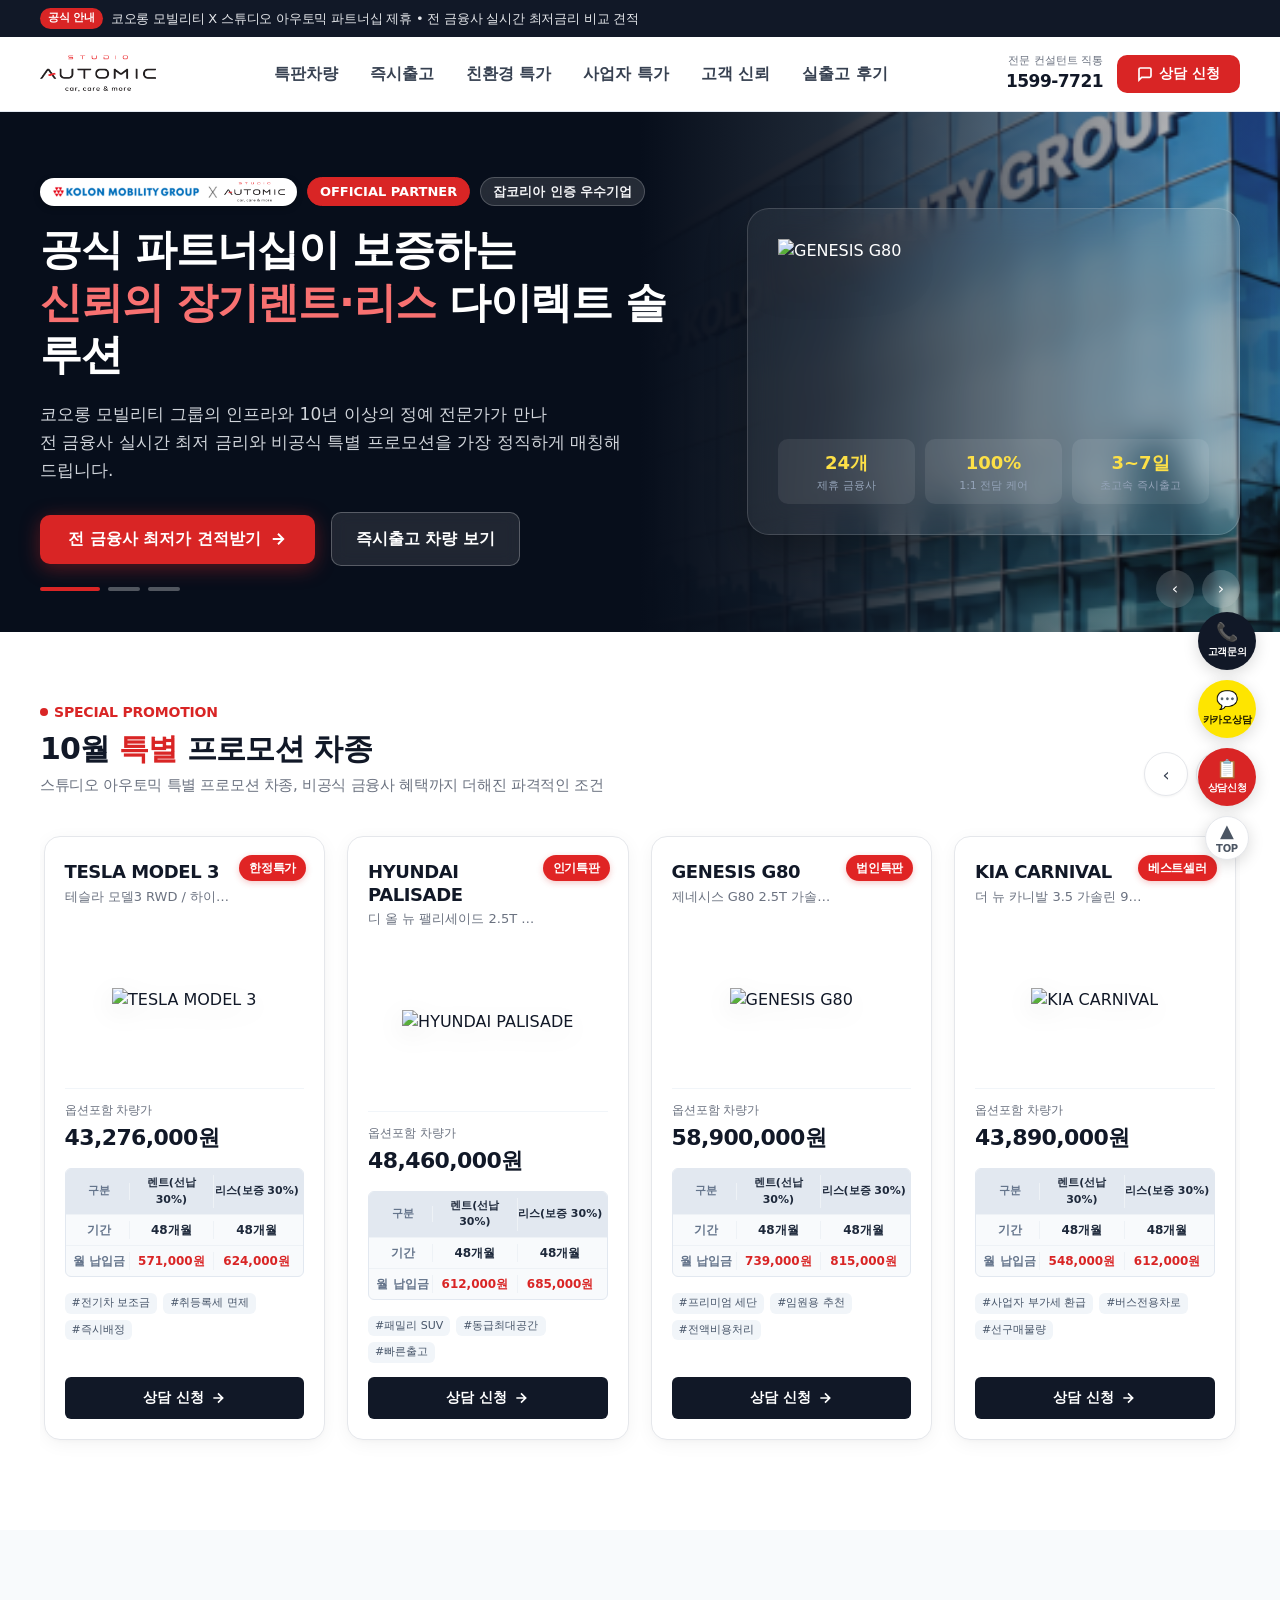
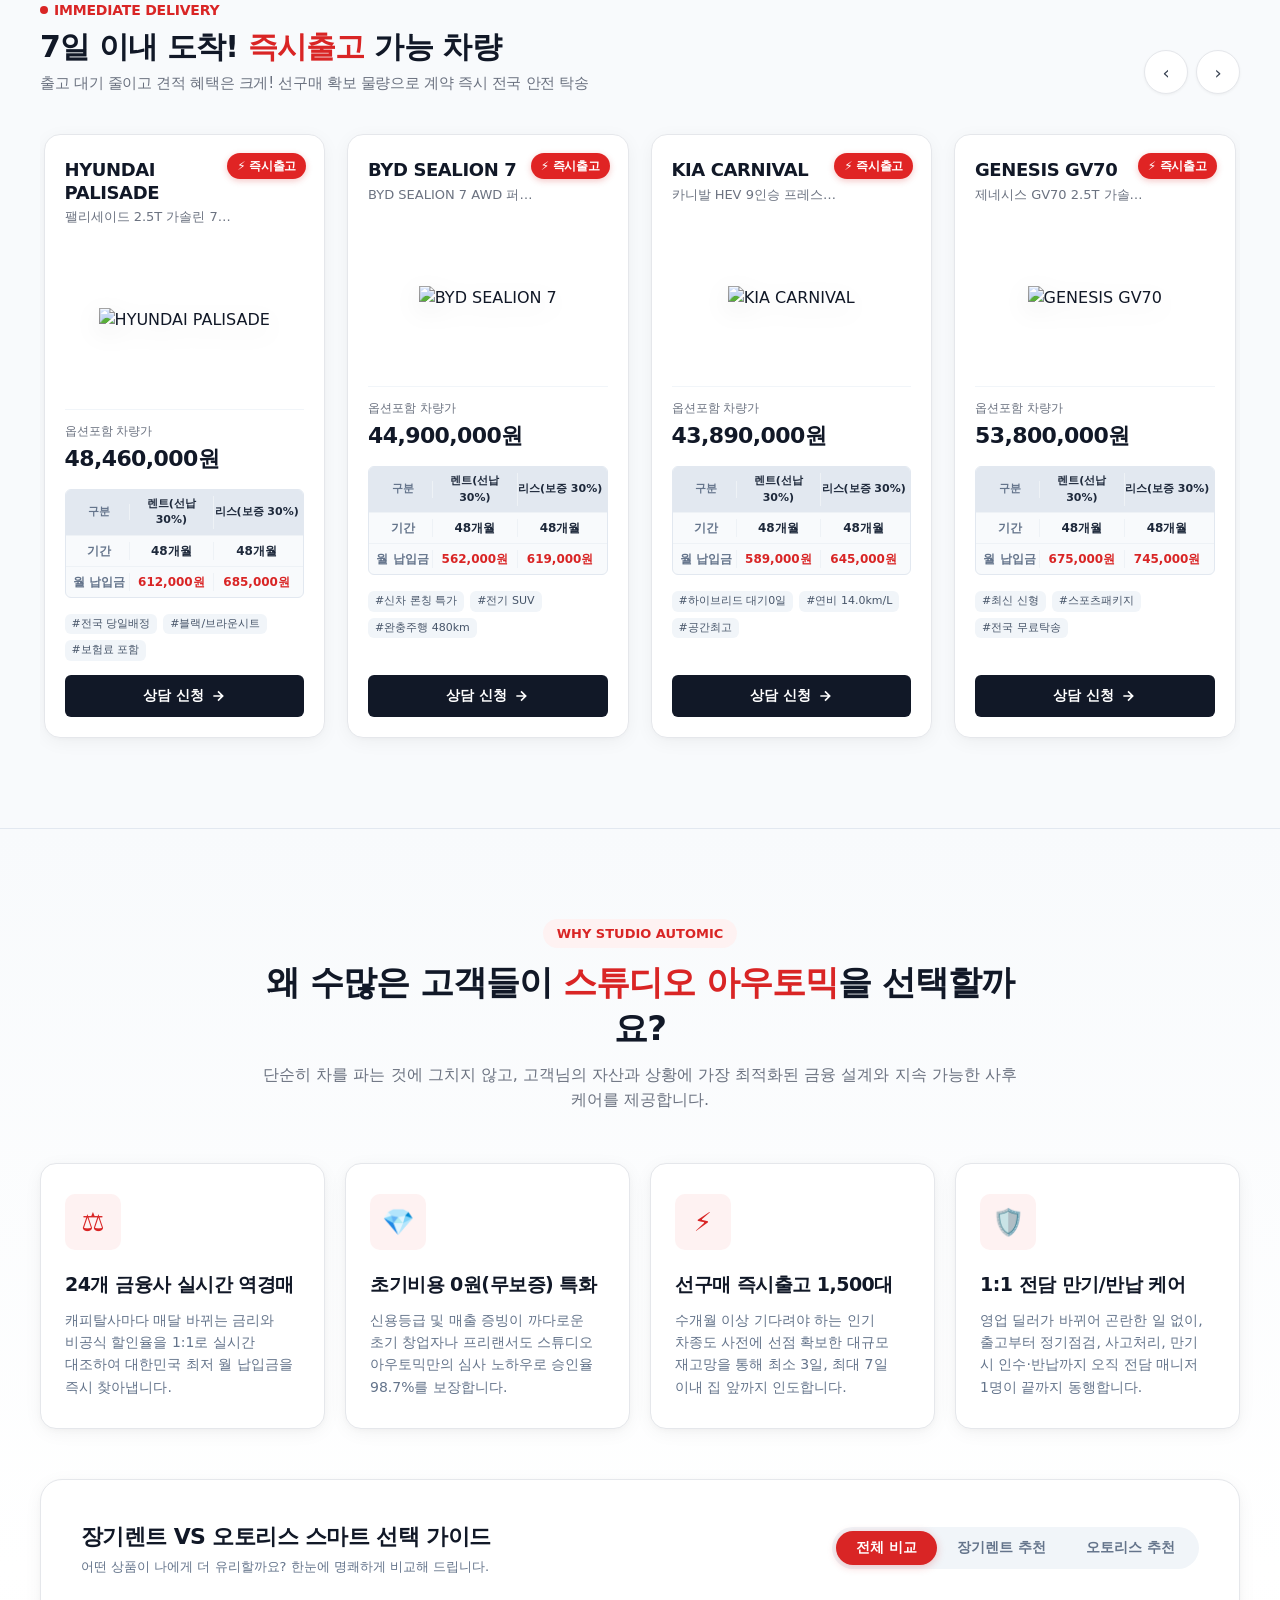
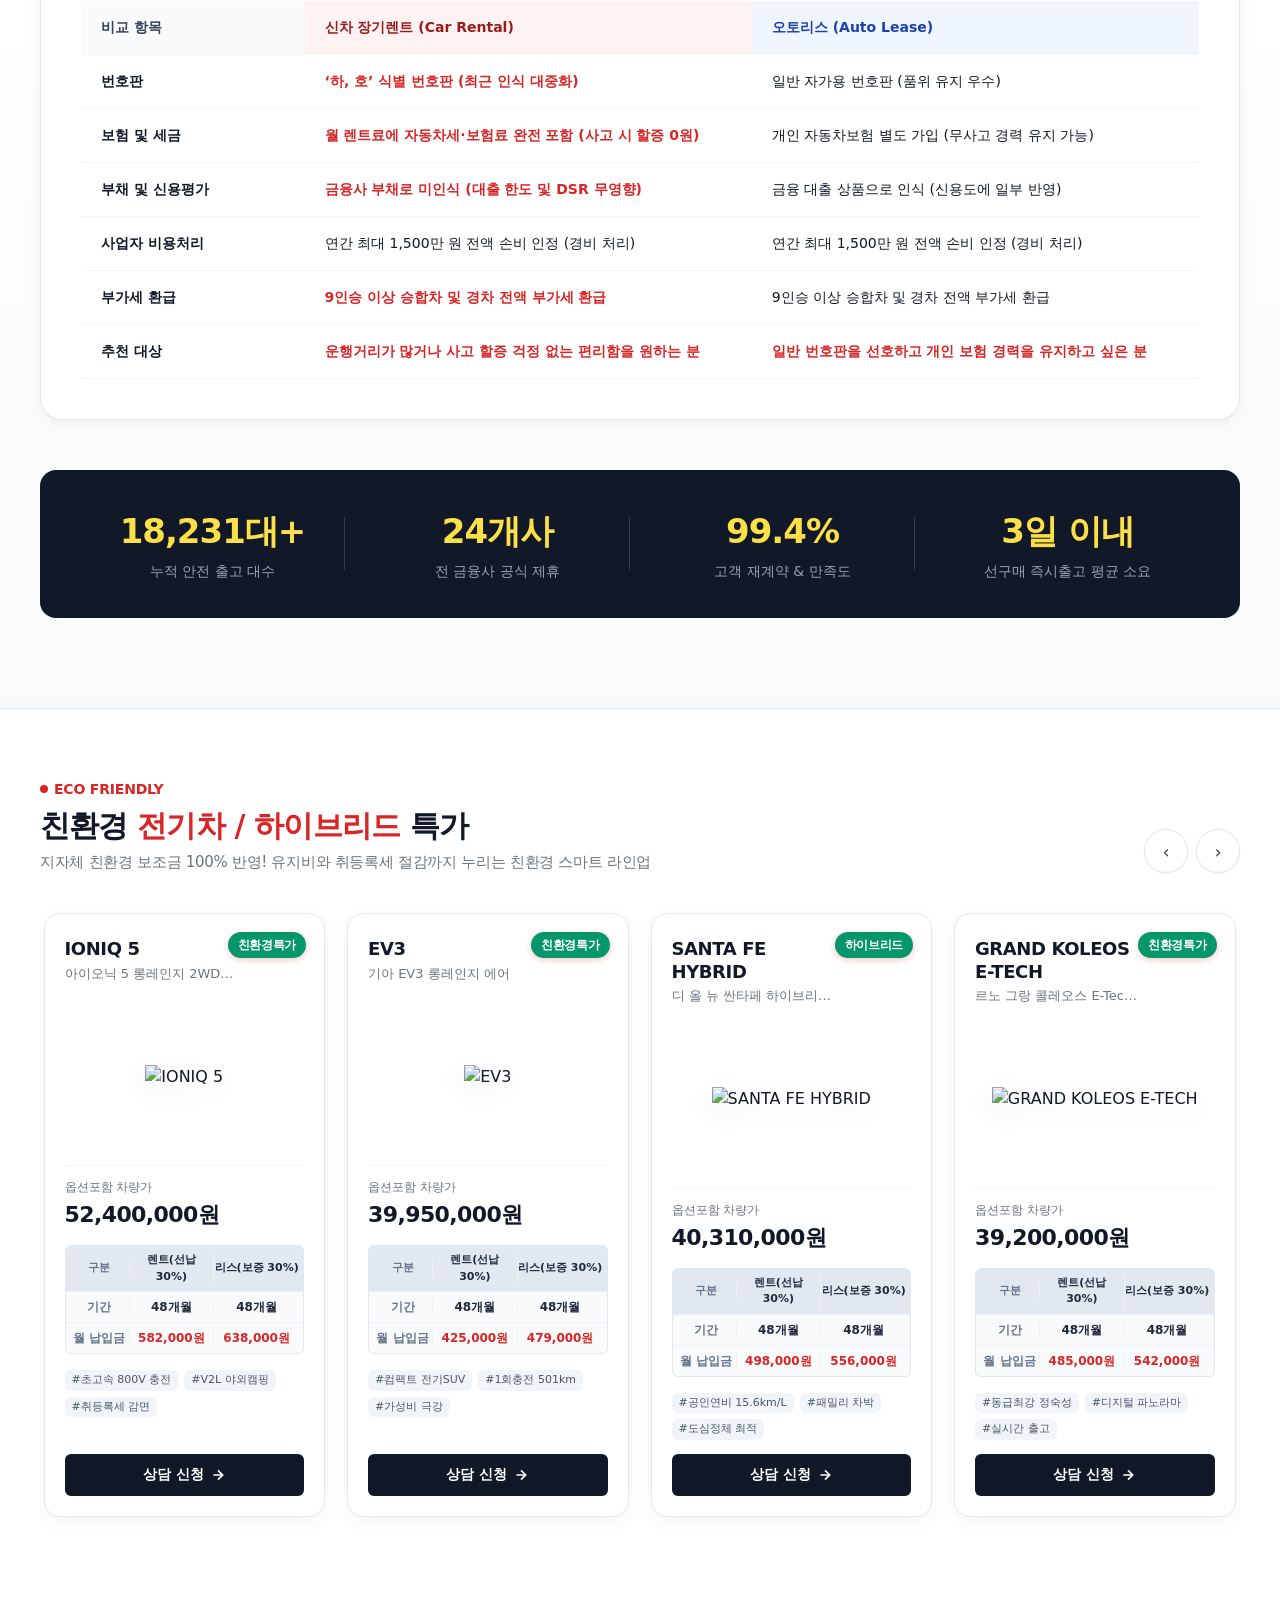
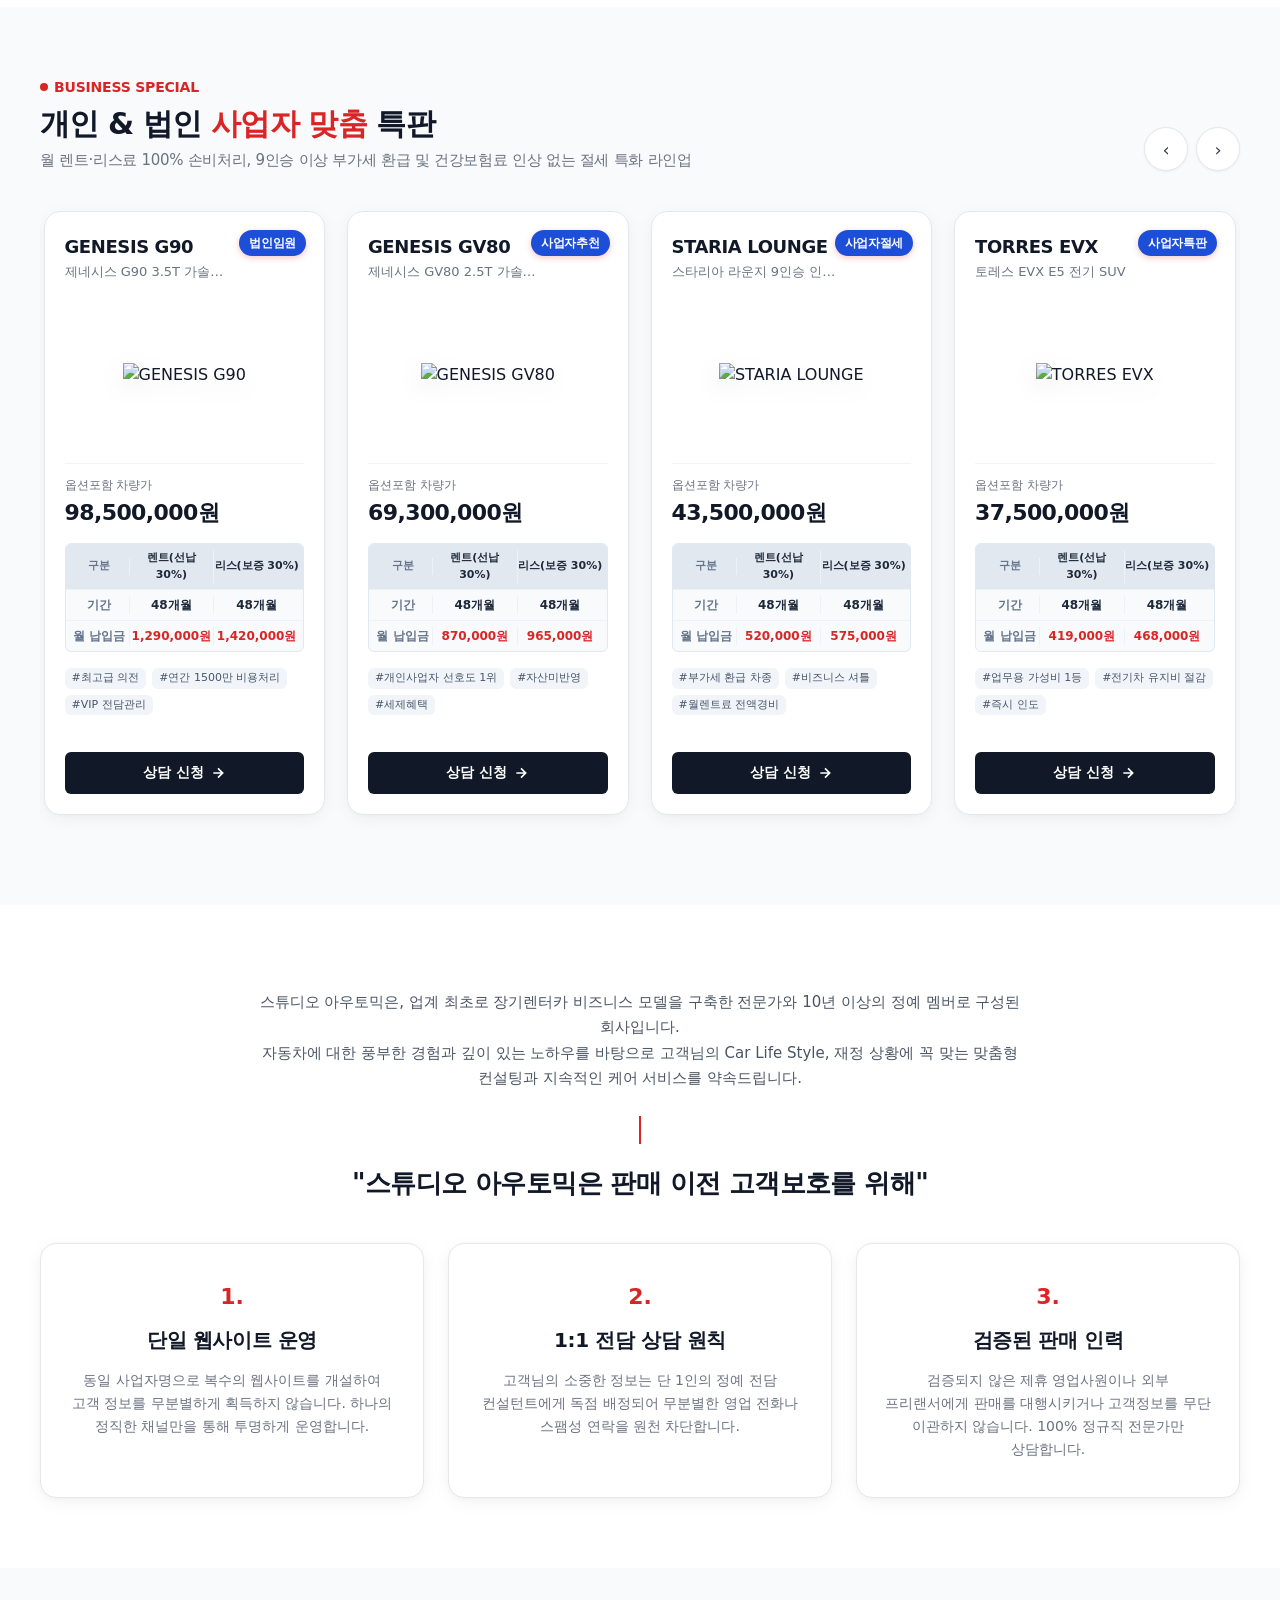
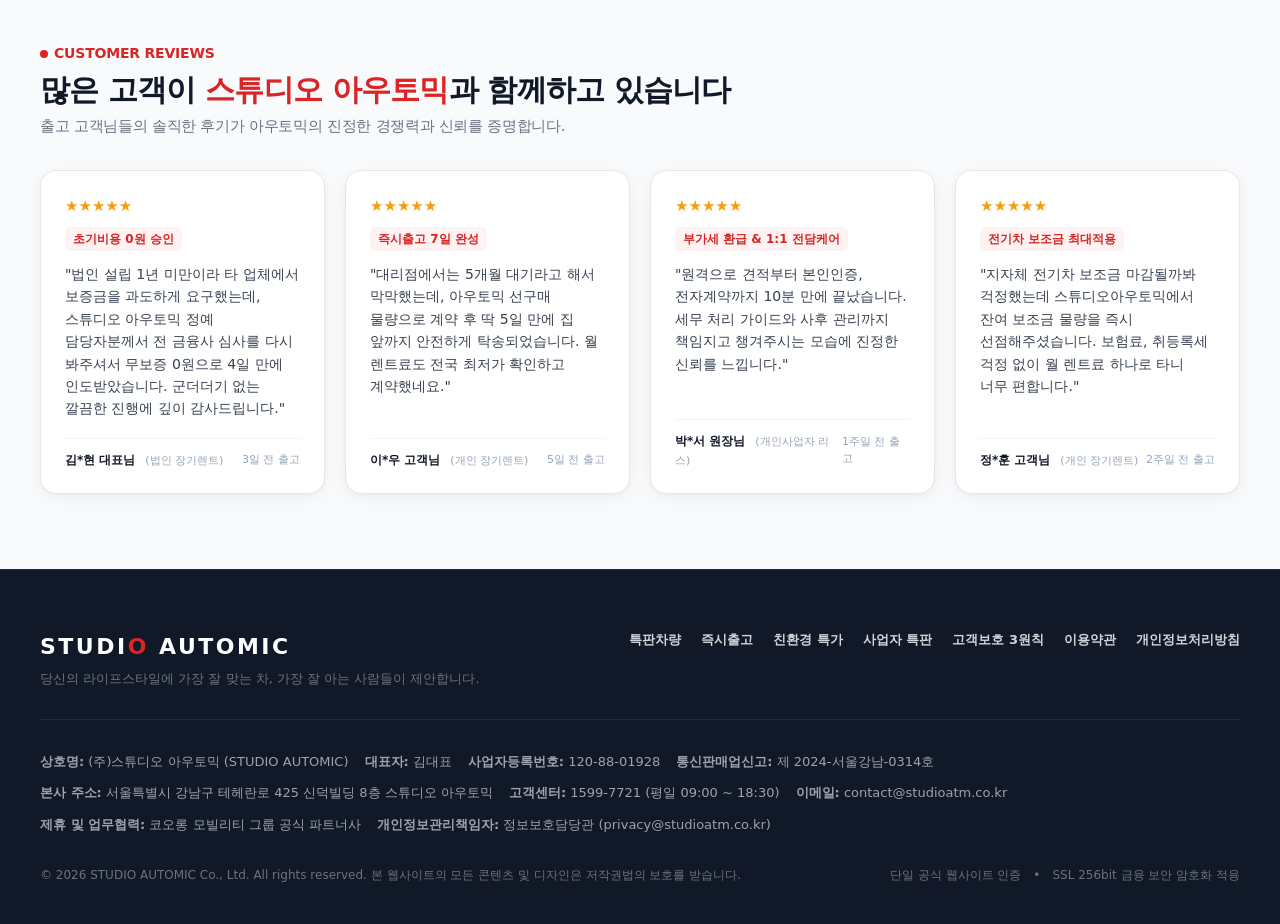
==== studio-automic/index.html @ 0df52e1b "Add files via upload" ====
<!DOCTYPE html>
<html lang="ko">

<head>
  <meta charset="UTF-8" />
  <meta name="viewport" content="width=device-width, initial-scale=1.0" />
  <title>스튜디오 아우토믹 (STUDIO AUTOMIC) - 신뢰받는 신차 장기렌트/리스 다이렉트 맞춤견적</title>
  <meta name="description"
    content="코오롱모빌리티 제휴 파트너, 업계 10년 이상 정예 전문가의 1:1 전담 케어. 24개 전 금융사 비교견적, 즉시출고, 친환경 특가, 사업자 특판 전문." />
  <meta property="og:title" content="스튜디오 아우토믹 (STUDIO AUTOMIC) - 신차 장기렌트/리스" />
  <meta property="og:description" content="판매 이전 고객보호 3대 원칙 준수. 전국 최저가 견적과 7일 이내 즉시출고를 경험하세요." />
  <meta property="og:type" content="website" />

  <!-- 웹 폰트 (Pretendard) -->
  <link rel="stylesheet" as="style" crossorigin
    href="https://cdn.jsdelivr.net/gh/orioncactus/pretendard@v1.3.9/dist/web/static/pretendard.min.css" />

  <!-- 스타일시트 -->
  <link rel="stylesheet" href="css/style.css" />
</head>

<body>

  <!-- 1. 최상단 알림 바 -->
  <aside class="top-notice-bar" aria-label="상단 안내 바">
    <div class="container" style="display: flex; justify-content: space-between; align-items: center; width: 100%;">
      <div style="display: flex; align-items: center; gap: 8px;">
        <span class="badge">공식 안내</span>
        <span>코오롱 모빌리티 X 스튜디오 아우토믹 파트너십 제휴 • 전 금융사 실시간 최저금리 비교 견적</span>
      </div>
      <div>

      </div>
    </div>
  </aside>

  <!-- 2. GNB 헤더 -->
  <header class="site-header">
    <div class="container">
      <nav class="nav-inner" aria-label="메인 내비게이션">
        <!-- 브랜드 로고 -->
        <a href="#" class="logo-area" title="스튜디오 아우토믹 홈으로 이동">
          <img src="images/automic_logo.png" alt="STUDIO AUTOMIC car, care & more" class="header-logo-img" />
        </a>

        <!-- GNB 메뉴 (두번째 이미지 구성) -->
        <ul class="gnb-menu">
          <li><a href="#sectionPromo">특판차량</a></li>
          <li><a href="#sectionImmediate">즉시출고</a></li>
          <li><a href="#sectionEco">친환경 특가</a></li>
          <li><a href="#sectionBusiness">사업자 특가</a></li>
          <li><a href="#sectionTrust">고객 신뢰</a></li>
          <li><a href="#sectionReviews">실출고 후기</a></li>
        </ul>

        <!-- 헤더 우측 CTA -->
        <div class="header-right">
          <div class="direct-tel">
            <span class="label">전문 컨설턴트 직통</span>
            <span class="num">1599-7721</span>
          </div>
          <button type="button" class="btn-gnb-consult" onclick="window.openConsultModal('실시간 맞춤 견적 신청');">
            <svg width="16" height="16" viewBox="0 0 24 24" fill="none" stroke="currentColor" stroke-width="2.5">
              <path d="M21 15a2 2 0 0 1-2 2H7l-4 4V5a2 2 0 0 1 2-2h14a2 2 0 0 1 2 2z" />
            </svg>
            <span>상담 신청</span>
          </button>
        </div>
      </nav>
    </div>
  </header>

  <main>
    <!-- 3. 상단 히어로 배너 슬라이더 (3개 슬라이딩) -->
    <section class="hero-slider-section" aria-label="메인 히어로 프로모션 슬라이더">
      <div class="hero-slider-container">

        <!-- 슬라이드 1: 코오롱 모빌리티 x 스튜디오아우토믹 Bi 및 잡코리아 신뢰 배너 -->
        <div class="hero-slide slide-bg-1 active">
          <div class="container">
            <div class="hero-content-grid">
              <div class="hero-text-side">
                <!-- 코오롱모빌리티 X 스튜디오 아우토믹 공식 결합 BI 캡슐 (옵션 1: 슬림 일체형) -->
                <div class="hero-badge-row">
                  <div class="bi-collab-capsule">
                    <img src="images/kolon_logo.png" alt="KOLON MOBILITY GROUP ✕" class="bi-kolon-img" />
                    <img src="images/automic_logo.png" alt="STUDIO AUTOMIC" class="bi-automic-img" />
                  </div>
                  <span class="hero-badge-tag highlight">OFFICIAL PARTNER</span>
                  <span class="hero-badge-tag">잡코리아 인증 우수기업</span>
                </div>
                <h1 class="hero-title">
                  공식 파트너십이 보증하는<br />
                  <span class="text-red">신뢰의 장기렌트·리스</span> 다이렉트 솔루션
                </h1>
                <p class="hero-desc">
                  코오롱 모빌리티 그룹의 인프라와 10년 이상의 정예 전문가가 만나<br />
                  전 금융사 실시간 최저 금리와 비공식 특별 프로모션을 가장 정직하게 매칭해 드립니다.
                </p>
                <div class="hero-actions">
                  <button type="button" class="btn-hero-primary" onclick="window.openConsultModal('코오롱모빌리티 제휴 특별상담');">
                    <span>전 금융사 최저가 견적받기</span>
                    <svg width="18" height="18" viewBox="0 0 24 24" fill="none" stroke="currentColor"
                      stroke-width="2.5">
                      <path d="M5 12h14M12 5l7 7-7 7" />
                    </svg>
                  </button>
                  <a href="#sectionImmediate" class="btn-hero-secondary">
                    <span>즉시출고 차량 보기</span>
                  </a>
                </div>
              </div>

              <!-- 우측 비주얼 인포그래픽 카드 -->
              <div class="hero-visual-card">
                <img src="https://cdn.mocar.dev/model-v2/304_4603.png" alt="GENESIS G80" class="hero-car-preview-img" />
                <div class="hero-feature-pills">
                  <div class="pill-item">
                    <div class="val">24개</div>
                    <div class="lab">제휴 금융사</div>
                  </div>
                  <div class="pill-item">
                    <div class="val">100%</div>
                    <div class="lab">1:1 전담 케어</div>
                  </div>
                  <div class="pill-item">
                    <div class="val">3~7일</div>
                    <div class="lab">초고속 즉시출고</div>
                  </div>
                </div>
              </div>
            </div>
          </div>
        </div>

        <!-- 슬라이드 2: studioatm.co.kr 상단 철학 단어 중심 인포그래픽 -->
        <div class="hero-slide slide-bg-2">
          <div class="container">
            <div class="hero-content-grid">
              <div class="hero-text-side">
                <div class="hero-badge-row">
                  <span class="hero-badge-tag highlight">PHILOSOPHY</span>
                  <span class="hero-badge-tag">studioatm.co.kr 핵심 가치</span>
                </div>
                <h2 class="hero-title">
                  당신의 라이프스타일에 가장 잘 맞는 차,<br />
                  <span class="text-yellow">가장 잘 아는 사람들</span>이 제안합니다.
                </h2>
                <p class="hero-desc">
                  렌터카는 차량을 단순 소유하는 것이 아니라 <strong style="color: #fff;">이용하는 서비스</strong>입니다.<br />
                  따라서 계약 기간 내내 꾸준한 사후 관리와 지속적 케어가 무엇보다 중요합니다.
                </p>
                <div class="hero-actions">
                  <button type="button" class="btn-hero-primary" onclick="window.openConsultModal('라이프스타일 맞춤 컨설팅');">
                    <span>1:1 맞춤 컨설팅 신청</span>
                    <svg width="18" height="18" viewBox="0 0 24 24" fill="none" stroke="currentColor"
                      stroke-width="2.5">
                      <path d="M5 12h14M12 5l7 7-7 7" />
                    </svg>
                  </button>
                  <a href="#sectionTrust" class="btn-hero-secondary">
                    <span>고객보호 3대 원칙 보기</span>
                  </a>
                </div>
              </div>

              <!-- 우측 비주얼 -->
              <div class="hero-visual-card">
                <div style="font-size: 13px; color: #94a3b8; font-weight: 600; margin-bottom: 8px;">CAR LIFE STYLE
                  CONCIERGE</div>
                <div style="font-size: 20px; font-weight: 800; color: #fff; margin-bottom: 12px;">선구매 독점 프리미엄 패키지</div>
                <img src="https://cdn.mocar.dev/model-v2/307_4586.png" alt="카니발 하이리무진" class="hero-car-preview-img" />
                <div
                  style="margin-top: 16px; background: rgba(0,0,0,0.3); padding: 12px; border-radius: 8px; font-size: 13px; color: #e2e8f0; line-height: 1.5;">
                  "출고 후 번호판 등록부터 정기점검, 사고처리까지 단 1명의 전담 매니저가 전 과정을 케어합니다."
                </div>
              </div>
            </div>
          </div>
        </div>

        <!-- 슬라이드 3: 회사 사훈 및 정직한 판매 원칙 신뢰 배너 -->
        <div class="hero-slide slide-bg-3">
          <div class="container">
            <div class="hero-content-grid">
              <div class="hero-text-side">
                <div class="hero-badge-row">
                  <span class="hero-badge-tag highlight">TRUST FIRST</span>
                  <span class="hero-badge-tag">판매 이전 고객보호 3대 원칙</span>
                </div>
                <h2 class="hero-title">
                  "허위견적 제로, 스팸 영업 근절"<br />
                  <span class="text-red">원칙을 지키는 정직한 동행</span>
                </h2>
                <p class="hero-desc">
                  스튜디오 아우토믹은 복수의 낚시성 웹사이트를 개설하지 않으며,<br />
                  외부 미검증 딜러에게 고객 정보를 일체 이관하지 않는 100% 본사 직영 책임제입니다.
                </p>
                <div class="hero-actions">
                  <button type="button" class="btn-hero-primary" onclick="window.openConsultModal('정직한 안심견적 신청');">
                    <span>정직한 안심견적 요청하기</span>
                    <svg width="18" height="18" viewBox="0 0 24 24" fill="none" stroke="currentColor"
                      stroke-width="2.5">
                      <path d="M5 12h14M12 5l7 7-7 7" />
                    </svg>
                  </button>
                  <a href="#sectionBuffer" class="btn-hero-secondary">
                    <span>렌트 VS 리스 비교하기</span>
                  </a>
                </div>
              </div>

              <!-- 우측 비주얼 -->
              <div class="hero-visual-card">
                <div style="display: flex; align-items: center; justify-content: space-between; margin-bottom: 14px;">
                  <span style="font-weight: 800; color: #fde047;">★ 실시간 심사 승인율 98.7%</span>
                  <span
                    style="font-size: 11px; background: rgba(255,255,255,0.1); padding: 2px 8px; border-radius: 4px;">무보증
                    전문</span>
                </div>
                <img src="https://cdn.mocar.dev/model-v2/303_4699.png" alt="PALISADE" class="hero-car-preview-img" />
                <div class="hero-feature-pills">
                  <div class="pill-item">
                    <div class="val">0원</div>
                    <div class="lab">초기비용 승인</div>
                  </div>
                  <div class="pill-item">
                    <div class="val">단일</div>
                    <div class="lab">단일 웹사이트</div>
                  </div>
                  <div class="pill-item">
                    <div class="val">1:1</div>
                    <div class="lab">책임 전담상담</div>
                  </div>
                </div>
              </div>
            </div>
          </div>
        </div>

      </div>

      <!-- 슬라이더 컨트롤러 (도트 & 화살표) -->
      <div class="hero-slider-nav">
        <div class="container">
          <div class="slider-dots">
            <button type="button" class="dot-btn active" data-index="0" aria-label="슬라이드 1번 보기"></button>
            <button type="button" class="dot-btn" data-index="1" aria-label="슬라이드 2번 보기"></button>
            <button type="button" class="dot-btn" data-index="2" aria-label="슬라이드 3번 보기"></button>
          </div>
          <div class="slider-arrows">
            <button type="button" class="arrow-btn prev-slide" aria-label="이전 배너">‹</button>
            <button type="button" class="arrow-btn next-slide" aria-label="다음 배너">›</button>
          </div>
        </div>
      </div>
    </section>

    <!-- 4. 특판 차량 섹션 (#sectionPromo) - 첫번째 이미지 디자인 충실 반영 + 슬라이딩 -->
    <section id="sectionPromo" class="section-wrap" aria-labelledby="promoHeading">
      <div class="container">
        <div class="section-title-area">
          <div class="section-heading-group">
            <span class="section-badge">SPECIAL PROMOTION</span>
            <h2 id="promoHeading" class="section-title">
              10월 <span class="accent">특별 </span>프로모션 차종
            </h2>
            <p class="section-subtext">
              스튜디오 아우토믹 특별 프로모션 차종, 비공식 금융사 혜택까지 더해진 파격적인 조건
            </p>
          </div>
          <div class="slider-nav-arrows">
            <button type="button" class="nav-arrow-btn prev" aria-label="이전 특판차량">‹</button>
            <button type="button" class="nav-arrow-btn next" aria-label="다음 특판차량">›</button>
          </div>
        </div>

        <!-- 슬라이더 뷰포트 & 트랙 (carsData.js에서 동적 주입) -->
        <div class="car-slider-viewport">
          <div id="promoCarTrack" class="car-slider-track">
            <!-- JS 렌더링 -->
          </div>
        </div>
      </div>
    </section>

    <!-- 5. 즉시출고 섹션 (#sectionImmediate) - 7일 이내 즉시출고 가능 차량 -->
    <section id="sectionImmediate" class="section-wrap bg-gray" aria-labelledby="immdHeading">
      <div class="container">
        <div class="section-title-area">
          <div class="section-heading-group">
            <span class="section-badge">IMMEDIATE DELIVERY</span>
            <h2 id="immdHeading" class="section-title">
              7일 이내 도착! <span class="accent">즉시출고</span> 가능 차량
            </h2>
            <p class="section-subtext">
              출고 대기 줄이고 견적 혜택은 크게! 선구매 확보 물량으로 계약 즉시 전국 안전 탁송
            </p>
          </div>
          <div class="slider-nav-arrows">
            <button type="button" class="nav-arrow-btn prev" aria-label="이전 즉시출고차량">‹</button>
            <button type="button" class="nav-arrow-btn next" aria-label="다음 즉시출고차량">›</button>
          </div>
        </div>

        <!-- 슬라이더 뷰포트 & 트랙 -->
        <div class="car-slider-viewport">
          <div id="immdCarTrack" class="car-slider-track">
            <!-- JS 렌더링 -->
          </div>
        </div>
      </div>
    </section>

    <!-- ====================================================================
         6. 완충 섹션 (Buffer Section - 즉시출고와 친환경 특가 사이)
         * 사용자 필수 요청사항: 너무 차량만 나와 지루하지 않게 완충하는 프리미엄 인포그래픽 섹션
         ==================================================================== -->
    <section id="sectionBuffer" class="buffer-solution-section" aria-labelledby="bufferHeading">
      <div class="container">
        <!-- 섹션 헤더 -->
        <div class="buffer-header">
          <span class="badge">WHY STUDIO AUTOMIC</span>
          <h2 id="bufferHeading">
            왜 수많은 고객들이 <span style="color: var(--primary-red);">스튜디오 아우토믹</span>을 선택할까요?
          </h2>
          <p>
            단순히 차를 파는 것에 그치지 않고, 고객님의 자산과 상황에 가장 최적화된 금융 설계와 지속 가능한 사후 케어를 제공합니다.
          </p>
        </div>

        <!-- 4대 차별화 핵심 솔루션 카드 -->
        <div class="buffer-cards-grid">
          <div class="buffer-card">
            <div class="buffer-icon-wrap">⚖️</div>
            <h3>24개 금융사 실시간 역경매</h3>
            <p>
              캐피탈사마다 매달 바뀌는 금리와 비공식 할인율을 1:1로 실시간 대조하여 대한민국 최저 월 납입금을 즉시 찾아냅니다.
            </p>
          </div>

          <div class="buffer-card">
            <div class="buffer-icon-wrap">💎</div>
            <h3>초기비용 0원(무보증) 특화</h3>
            <p>
              신용등급 및 매출 증빙이 까다로운 초기 창업자나 프리랜서도 스튜디오 아우토믹만의 심사 노하우로 승인율 98.7%를 보장합니다.
            </p>
          </div>

          <div class="buffer-card">
            <div class="buffer-icon-wrap">⚡</div>
            <h3>선구매 즉시출고 1,500대</h3>
            <p>
              수개월 이상 기다려야 하는 인기 차종도 사전에 선점 확보한 대규모 재고망을 통해 최소 3일, 최대 7일 이내 집 앞까지 인도합니다.
            </p>
          </div>

          <div class="buffer-card">
            <div class="buffer-icon-wrap">🛡️</div>
            <h3>1:1 전담 만기/반납 케어</h3>
            <p>
              영업 딜러가 바뀌어 곤란한 일 없이, 출고부터 정기점검, 사고처리, 만기 시 인수·반납까지 오직 전담 매니저 1명이 끝까지 동행합니다.
            </p>
          </div>
        </div>

        <!-- 장기렌트 VS 리스 스마트 비교 가이드 인포그래픽 -->
        <div class="compare-guide-box">
          <div class="compare-guide-title">
            <div>
              <h3>장기렌트 VS 오토리스 스마트 선택 가이드</h3>
              <p style="font-size: 13px; color: #64748b; margin-top: 4px;">어떤 상품이 나에게 더 유리할까요? 한눈에 명쾌하게 비교해 드립니다.</p>
            </div>
            <div class="compare-tabs">
              <button type="button" class="tab-btn active" data-tab="all">전체 비교</button>
              <button type="button" class="tab-btn" data-tab="rent">장기렌트 추천</button>
              <button type="button" class="tab-btn" data-tab="lease">오토리스 추천</button>
            </div>
          </div>

          <div class="compare-table-wrap">
            <table class="compare-table">
              <thead>
                <tr>
                  <th style="width: 20%;">비교 항목</th>
                  <th style="width: 40%; background: #fef2f2; color: #991b1b;">신차 장기렌트 (Car Rental)</th>
                  <th style="width: 40%; background: #eff6ff; color: #1e40af;">오토리스 (Auto Lease)</th>
                </tr>
              </thead>
              <tbody>
                <tr data-type="rent">
                  <td><strong>번호판</strong></td>
                  <td class="highlight">‘하, 호’ 식별 번호판 (최근 인식 대중화)</td>
                  <td>일반 자가용 번호판 (품위 유지 우수)</td>
                </tr>
                <tr data-type="rent">
                  <td><strong>보험 및 세금</strong></td>
                  <td class="highlight">월 렌트료에 자동차세·보험료 완전 포함 (사고 시 할증 0원)</td>
                  <td>개인 자동차보험 별도 가입 (무사고 경력 유지 가능)</td>
                </tr>
                <tr data-type="lease">
                  <td><strong>부채 및 신용평가</strong></td>
                  <td class="highlight">금융사 부채로 미인식 (대출 한도 및 DSR 무영향)</td>
                  <td>금융 대출 상품으로 인식 (신용도에 일부 반영)</td>
                </tr>
                <tr data-type="rent">
                  <td><strong>사업자 비용처리</strong></td>
                  <td>연간 최대 1,500만 원 전액 손비 인정 (경비 처리)</td>
                  <td>연간 최대 1,500만 원 전액 손비 인정 (경비 처리)</td>
                </tr>
                <tr data-type="all">
                  <td><strong>부가세 환급</strong></td>
                  <td class="highlight">9인승 이상 승합차 및 경차 전액 부가세 환급</td>
                  <td>9인승 이상 승합차 및 경차 전액 부가세 환급</td>
                </tr>
                <tr data-type="all">
                  <td><strong>추천 대상</strong></td>
                  <td class="highlight">운행거리가 많거나 사고 할증 걱정 없는 편리함을 원하는 분</td>
                  <td class="highlight">일반 번호판을 선호하고 개인 보험 경력을 유지하고 싶은 분</td>
                </tr>
              </tbody>
            </table>
          </div>
        </div>

        <!-- 신뢰 통계 카운터 바 -->
        <div class="trust-stats-bar">
          <div class="stat-item">
            <div class="stat-val" data-target="18540" data-suffix="대+">0대+</div>
            <div class="stat-lab">누적 안전 출고 대수</div>
          </div>
          <div class="stat-item">
            <div class="stat-val" data-target="24" data-suffix="개사">0개사</div>
            <div class="stat-lab">전 금융사 공식 제휴</div>
          </div>
          <div class="stat-item">
            <div class="stat-val" data-target="99" data-suffix=".4%">0%</div>
            <div class="stat-lab">고객 재계약 &amp; 만족도</div>
          </div>
          <div class="stat-item">
            <div class="stat-val" data-target="3" data-suffix="일 이내">0일</div>
            <div class="stat-lab">선구매 즉시출고 평균 소요</div>
          </div>
        </div>

      </div>
    </section>

    <!-- 7. 친환경 특가 섹션 (#sectionEco) - 전기차 & 하이브리드 -->
    <section id="sectionEco" class="section-wrap" aria-labelledby="ecoHeading">
      <div class="container">
        <div class="section-title-area">
          <div class="section-heading-group">
            <span class="section-badge">ECO FRIENDLY</span>
            <h2 id="ecoHeading" class="section-title">
              친환경 <span class="accent">전기차 / 하이브리드</span> 특가
            </h2>
            <p class="section-subtext">
              지자체 친환경 보조금 100% 반영! 유지비와 취등록세 절감까지 누리는 친환경 스마트 라인업
            </p>
          </div>
          <div class="slider-nav-arrows">
            <button type="button" class="nav-arrow-btn prev" aria-label="이전 친환경차량">‹</button>
            <button type="button" class="nav-arrow-btn next" aria-label="다음 친환경차량">›</button>
          </div>
        </div>

        <!-- 슬라이더 뷰포트 & 트랙 -->
        <div class="car-slider-viewport">
          <div id="ecoCarTrack" class="car-slider-track">
            <!-- JS 렌더링 -->
          </div>
        </div>
      </div>
    </section>

    <!-- 8. 사업자 특가 섹션 (#sectionBusiness) - 개인사업자 / 법인 특화 -->
    <section id="sectionBusiness" class="section-wrap bg-gray" aria-labelledby="bizHeading">
      <div class="container">
        <div class="section-title-area">
          <div class="section-heading-group">
            <span class="section-badge">BUSINESS SPECIAL</span>
            <h2 id="bizHeading" class="section-title">
              개인 &amp; 법인 <span class="accent">사업자 맞춤</span> 특판
            </h2>
            <p class="section-subtext">
              월 렌트·리스료 100% 손비처리, 9인승 이상 부가세 환급 및 건강보험료 인상 없는 절세 특화 라인업
            </p>
          </div>
          <div class="slider-nav-arrows">
            <button type="button" class="nav-arrow-btn prev" aria-label="이전 사업자차량">‹</button>
            <button type="button" class="nav-arrow-btn next" aria-label="다음 사업자차량">›</button>
          </div>
        </div>

        <!-- 슬라이더 뷰포트 & 트랙 -->
        <div class="car-slider-viewport">
          <div id="bizCarTrack" class="car-slider-track">
            <!-- JS 렌더링 -->
          </div>
        </div>
      </div>
    </section>

    <!-- 9. 고객 신뢰 & 판매 이전 고객보호 3대 원칙 섹션 (#sectionTrust) (첫번째/두번째 이미지 충실 반영) -->
    <section id="sectionTrust" class="trust-principles-section" aria-labelledby="trustHeading">
      <div class="container">
        <div class="trust-principles-header">
          <p class="trust-subhead-text">
            스튜디오 아우토믹은, 업계 최초로 장기렌터카 비즈니스 모델을 구축한 전문가와 10년 이상의 정예 멤버로 구성된 회사입니다.<br />
            자동차에 대한 풍부한 경험과 깊이 있는 노하우를 바탕으로 고객님의 Car Life Style, 재정 상황에 꼭 맞는 맞춤형 컨설팅과 지속적인 케어 서비스를 약속드립니다.
          </p>
          <div class="trust-accent-line"></div>
          <h2 id="trustHeading" class="trust-main-quote">
            "스튜디오 아우토믹은 판매 이전 고객보호를 위해"
          </h2>
        </div>

        <!-- 3대 원칙 카드 (첫번째 이미지 1, 2, 3 카드 디자인 구현) -->
        <div class="principles-grid">
          <div class="principle-card">
            <div class="principle-num">1.</div>
            <h3 class="principle-title">단일 웹사이트 운영</h3>
            <p class="principle-desc">
              동일 사업자명으로 복수의 웹사이트를 개설하여 고객 정보를 무분별하게 획득하지 않습니다. 하나의 정직한 채널만을 통해 투명하게 운영합니다.
            </p>
          </div>

          <div class="principle-card">
            <div class="principle-num">2.</div>
            <h3 class="principle-title">1:1 전담 상담 원칙</h3>
            <p class="principle-desc">
              고객님의 소중한 정보는 단 1인의 정예 전담 컨설턴트에게 독점 배정되어 무분별한 영업 전화나 스팸성 연락을 원천 차단합니다.
            </p>
          </div>

          <div class="principle-card">
            <div class="principle-num">3.</div>
            <h3 class="principle-title">검증된 판매 인력</h3>
            <p class="principle-desc">
              검증되지 않은 제휴 영업사원이나 외부 프리랜서에게 판매를 대행시키거나 고객정보를 무단 이관하지 않습니다. 100% 정규직 전문가만 상담합니다.
            </p>
          </div>
        </div>
      </div>
    </section>

    <!-- 10. 실제 출고 고객 후기 섹션 (#sectionReviews) -->
    <section id="sectionReviews" class="reviews-section" aria-labelledby="reviewsHeading">
      <div class="container">
        <div class="section-title-area">
          <div class="section-heading-group">
            <span class="section-badge">CUSTOMER REVIEWS</span>
            <h2 id="reviewsHeading" class="section-title">
              많은 고객이 <span class="accent">스튜디오 아우토믹</span>과 함께하고 있습니다
            </h2>
            <p class="section-subtext">
              출고 고객님들의 솔직한 후기가 아우토믹의 진정한 경쟁력과 신뢰를 증명합니다.
            </p>
          </div>
        </div>

        <!-- 후기 그리드 (carsData.js에서 동적 주입) -->
        <div id="reviewGrid" class="reviews-grid">
          <!-- JS 렌더링 -->
        </div>
      </div>
    </section>
  </main>

  <!-- 11. 오른쪽 스크롤 따라다니는 플로팅 퀵 메뉴 (Floating Quick Menu) -->
  <aside class="floating-quick-menu" aria-label="빠른 상담 플로팅 메뉴">
    <!-- 1) 고객문의 전화 -->
    <a href="tel:1599-7721" class="quick-btn call" title="전화 상담 문의">
      <span class="icon">📞</span>
      <span class="label">고객문의</span>
    </a>

    <!-- 2) 카카오 상담 -->
    <a href="https://pf.kakao.com" target="_blank" rel="noopener noreferrer" class="quick-btn kakao"
      title="카카오톡 1:1 상담">
      <span class="icon">💬</span>
      <span class="label">카카오상담</span>
    </a>

    <!-- 3) 상담신청 (차량카드 상담신청 모달과 동일하게 열림) -->
    <button type="button" class="quick-btn consult" onclick="window.openConsultModal('플로팅바 빠른 상담신청');"
      title="상담 신청 모달 열기">
      <span class="icon">📋</span>
      <span class="label">상담신청</span>
    </button>

    <!-- 4) 맨 위로 (TOP) -->
    <button type="button" id="quickTopBtn" class="quick-btn top-btn" title="맨 위로 이동">
      <span class="icon">▲</span>
      <span class="label">TOP</span>
    </button>
  </aside>

  <!-- 12. 상담 신청 모달 (차량카드 및 플로팅 상담신청 클릭 시 열림) -->
  <div id="consultModalBackdrop" class="modal-backdrop" role="dialog" aria-modal="true"
    aria-labelledby="modalFormHeading">
    <div class="modal-dialog">
      <!-- 모달 헤더 -->
      <div class="modal-header">
        <div class="modal-title-group">
          <h3 id="modalFormHeading">신차 장기렌트 / 리스 무료 견적 신청</h3>
          <p>전 금융사 실시간 최저가 비교 견적서를 1:1 전담 매니저가 무료로 발송해 드립니다.</p>
        </div>
        <button type="button" id="modalCloseBtn" class="modal-close-btn" aria-label="모달 닫기">✕</button>
      </div>

      <!-- 모달 바디 (폼) -->
      <div class="modal-body">
        <form id="consultForm" novalidate>

          <!-- 1) 상담 차종 (해당 차량명 자동채움) -->
          <div class="form-group">
            <label for="consultCarName" class="form-label">
              상담 차종 <span class="req">* (선택하신 차종이 자동 입력됩니다)</span>
            </label>
            <input type="text" id="consultCarName" class="form-input highlight-car" value=""
              placeholder="차종을 입력하거나 선택하세요" required />
          </div>

          <!-- 2) 문의 유형 (장기렌트 / 오토리스 / 미정) -->
          <div class="form-group">
            <label class="form-label">이용 방식 <span class="req">*</span></label>
            <div class="chips-group">
              <label class="chip-label">
                <input type="radio" name="financeType" value="rent" checked />
                <span class="chip-text">신차 장기렌트</span>
              </label>
              <label class="chip-label">
                <input type="radio" name="financeType" value="lease" />
                <span class="chip-text">오토리스</span>
              </label>
              <label class="chip-label">
                <input type="radio" name="financeType" value="compare" />
                <span class="chip-text">렌트/리스 비교상담</span>
              </label>
            </div>
          </div>

          <!-- 3) 계약 기간 및 초기 비용 선택 -->
          <div style="display: grid; grid-template-columns: 1fr 1fr; gap: 12px;" class="form-group">
            <div>
              <label for="consultPeriod" class="form-label">이용 기간</label>
              <select id="consultPeriod" class="form-select">
                <option value="48개월" selected>48개월 (가장 인기)</option>
                <option value="36개월">36개월</option>
                <option value="60개월">60개월</option>
              </select>
            </div>
            <div>
              <label for="consultDeposit" class="form-label">초기 비용</label>
              <select id="consultDeposit" class="form-select">
                <option value="무보증(0원)" selected>무보증 (초기비용 0원)</option>
                <option value="선납금 30%">선납금 30% (월렌트료 최소화)</option>
                <option value="보증금 30%">보증금 30% (만기 전액환급)</option>
              </select>
            </div>
          </div>

          <!-- 4) 고객 성함 & 고객 분류 -->
          <div style="display: grid; grid-template-columns: 1fr 1fr; gap: 12px;" class="form-group">
            <div>
              <label for="consultName" class="form-label">고객 성함 <span class="req">*</span></label>
              <input type="text" id="consultName" class="form-input" placeholder="홍길동" required />
            </div>
            <div>
              <label for="consultCustomerType" class="form-label">고객 분류</label>
              <select id="consultCustomerType" class="form-select">
                <option value="개인">개인</option>
                <option value="개인사업자">개인사업자</option>
                <option value="법인사업자">법인사업자</option>
              </select>
            </div>
          </div>

          <!-- 5) 연락처 & 카카오 or 문자 본인인증 -->
          <div class="form-group">
            <label for="consultPhone" class="form-label">
              연락처 (휴대폰 번호) <span class="req">*</span>
            </label>
            <input type="tel" id="consultPhone" class="form-input" placeholder="010-1234-5678" maxlength="13"
              required />

            <!-- 본인인증 선택 버튼 -->
            <div class="auth-method-row">
              <button type="button" id="btnAuthKakao" class="btn-auth-option kakao">
                <span>💬 카카오 본인인증</span>
              </button>
              <button type="button" id="btnAuthSms" class="btn-auth-option sms">
                <span>✉️ 문자(SMS) 본인인증</span>
              </button>
            </div>

            <!-- 인증번호 입력 박스 (버튼 클릭 시 표시) -->
            <div id="authVerifyBox" class="auth-verify-box">
              <div
                style="display: flex; justify-content: space-between; align-items: center; font-size: 12px; color: #475569;">
                <span>인증번호 4자리를 입력해주세요.</span>
                <span id="authTimer" style="color: var(--primary-red); font-weight: 700;">3:00</span>
              </div>
              <div class="verify-input-row">
                <input type="text" id="authCodeInput" class="form-input" placeholder="인증번호 4자리 (예: 7788)"
                  maxlength="6" />
                <button type="button" id="btnAuthConfirm" class="btn-verify-confirm">인증 확인</button>
              </div>
            </div>

            <!-- 인증 완료 상태 배지 -->
            <div id="authStatusSuccess" class="auth-status-success">
              <svg width="16" height="16" viewBox="0 0 24 24" fill="none" stroke="currentColor" stroke-width="3">
                <path d="M20 6L9 17l-5-5" />
              </svg>
              <span>본인인증이 완료되었습니다. (안심 견적 대상자)</span>
            </div>
          </div>

          <!-- 6) 추가 문의 내용 -->
          <div class="form-group">
            <label for="consultNotes" class="form-label">문의 내용 (희망 옵션, 외장 색상, 출고 희망일 등)</label>
            <textarea id="consultNotes" class="form-textarea" rows="2"
              placeholder="선호하시는 색상, 추가 옵션, 또는 궁금하신 점을 자유롭게 적어주세요."></textarea>
          </div>

          <!-- 7) 개인정보 수집 및 이용약관 동의 (필수) -> 내용보기 클릭 시 아코디언 토글 -->
          <div class="agreement-box">
            <div class="agreement-header">
              <label class="checkbox-custom">
                <input type="checkbox" id="agreeCheckbox" required />
                <span>개인정보 수집 및 이용약관에 동의합니다. <span class="req">(필수)</span></span>
              </label>
              <button type="button" id="accordionToggleBtn" class="btn-accordion-toggle">내용보기 ▼</button>
            </div>

            <!-- 아코디언 약관 본문 -->
            <div id="agreementAccordion" class="agreement-content-accordion">
              <strong>[개인정보 수집 및 이용 목적]</strong><br />
              1. 수집 항목: 성명, 연락처, 희망차종, 고객분류, 문의내용<br />
              2. 이용 목적: 신차 장기렌트/리스 최저가 비교견적 산출 및 1:1 전담 시니어 컨설턴트 상담 연결<br />
              3. 보유 및 이용 기간: 상담 신청일로부터 3개월 후 지체 없이 파기 (단, 관계 법령에 의해 보존할 필요가 있는 경우 해당 법령에 따름)<br />
              4. 동의 거부 권리: 본 개인정보 수집 및 이용에 대한 동의를 거부할 권리가 있으며, 동의 거부 시 무료 비교견적 및 상담 서비스 제공이 제한될 수 있습니다.<br />
              <br />
              <strong>[스튜디오 아우토믹 고객보호 서약]</strong><br />
              본 사이트는 고객정보 보호를 최우선으로 하며, 타 사이트로의 고객정보 재판매, 무분별한 스팸 발송, 외부 제휴영업사원 이관을 엄격히 금지합니다.
            </div>
          </div>

          <!-- 제출 버튼 -->
          <button type="submit" class="btn-submit-consult">
            <span>무료 비교견적 &amp; 1:1 상담 신청하기</span>
          </button>
        </form>
      </div>
    </div>
  </div>

  <!-- 13. 푸터 (Footer) (두번째 이미지 참고: 회사정보, 이용약관, 개인정보처리방침, 고객센터) -->
  <footer class="site-footer">
    <div class="container">
      <div class="footer-top">
        <div class="footer-brand">
          <div class="footer-logo">
            <span>STUDI<span class="dot">O</span> AUTOMIC</span>
          </div>
          <p class="footer-slogan">
            당신의 라이프스타일에 가장 잘 맞는 차, 가장 잘 아는 사람들이 제안합니다.
          </p>
        </div>

        <ul class="footer-links">
          <li><a href="#sectionPromo">특판차량</a></li>
          <li><a href="#sectionImmediate">즉시출고</a></li>
          <li><a href="#sectionEco">친환경 특가</a></li>
          <li><a href="#sectionBusiness">사업자 특판</a></li>
          <li><a href="#sectionTrust">고객보호 3원칙</a></li>
          <li><a href="javascript:void(0);" onclick="alert('스튜디오 아우토믹 서비스 이용약관 전문입니다.');">이용약관</a></li>
          <li><a href="javascript:void(0);" onclick="alert('스튜디오 아우토믹 개인정보처리방침 전문입니다.');">개인정보처리방침</a></li>
        </ul>
      </div>

      <div class="footer-content">
        <div class="footer-info-row">
          <span><strong>상호명:</strong> (주)스튜디오 아우토믹 (STUDIO AUTOMIC)</span>
          <span><strong>대표자:</strong> 김대표</span>
          <span><strong>사업자등록번호:</strong> 120-88-01928</span>
          <span><strong>통신판매업신고:</strong> 제 2024-서울강남-0314호</span>
        </div>
        <div class="footer-info-row">
          <span><strong>본사 주소:</strong> 서울특별시 강남구 테헤란로 425 신덕빌딩 8층 스튜디오 아우토믹</span>
          <span><strong>고객센터:</strong> 1599-7721 (평일 09:00 ~ 18:30)</span>
          <span><strong>이메일:</strong> contact@studioatm.co.kr</span>
        </div>
        <div class="footer-info-row">
          <span><strong>제휴 및 업무협력:</strong> 코오롱 모빌리티 그룹 공식 파트너사</span>
          <span><strong>개인정보관리책임자:</strong> 정보보호담당관 (privacy@studioatm.co.kr)</span>
        </div>
      </div>

      <div class="footer-bottom">
        <div>
          &copy; 2026 STUDIO AUTOMIC Co., Ltd. All rights reserved. 본 웹사이트의 모든 콘텐츠 및 디자인은 저작권법의 보호를 받습니다.
        </div>
        <div style="display: flex; gap: 12px;">
          <span>단일 공식 웹사이트 인증</span>
          <span>•</span>
          <span>SSL 256bit 금융 보안 암호화 적용</span>
        </div>
      </div>
    </div>
  </footer>

  <!-- 메인 스크립트 모듈 -->
  <script type="module" src="js/main.js"></script>
</body>

</html>
---- studio-automic/css/style.css ----
/* ==========================================================================
   STUDIO AUTOMIC - 신차장기렌트 / 리스 프리미엄 고객상담 홈페이지
   디자인 아이덴티티: 첫번째 이미지의 깔끔한 레드/화이트/차콜 카드 + nh-a1auto의 신뢰 구조
   ========================================================================== */

:root {
  --primary-red: #d92525;
  --primary-red-hover: #b91c1c;
  --primary-red-light: #fef2f2;
  --primary-red-glow: rgba(217, 37, 37, 0.15);
  
  --trust-blue: #0076c0;
  --trust-blue-hover: #005f9e;
  --trust-blue-light: #eef7fc;
  
  --dark-charcoal: #111827;
  --dark-surface: #1f2937;
  --text-primary: #111827;
  --text-secondary: #4b5563;
  --text-muted: #9ca3af;
  
  --bg-light: #f8fafc;
  --bg-white: #ffffff;
  --bg-subtle: #f1f5f9;
  
  --border-light: #e2e8f0;
  --border-card: #e5e7eb;
  
  --radius-sm: 6px;
  --radius-md: 10px;
  --radius-lg: 16px;
  --radius-xl: 22px;
  --radius-full: 9999px;
  
  --shadow-sm: 0 1px 3px rgba(0, 0, 0, 0.05);
  --shadow-md: 0 4px 14px rgba(0, 0, 0, 0.06);
  --shadow-card: 0 4px 20px -2px rgba(0, 0, 0, 0.06), 0 2px 6px -1px rgba(0, 0, 0, 0.03);
  --shadow-card-hover: 0 16px 32px -4px rgba(0, 0, 0, 0.12), 0 6px 12px -2px rgba(217, 37, 37, 0.08);
  --shadow-modal: 0 25px 50px -12px rgba(0, 0, 0, 0.25);
  
  --font-family: 'Pretendard', -apple-system, BlinkMacSystemFont, system-ui, Roboto, 'Helvetica Neue', 'Segoe UI', 'Apple SD Gothic Neo', 'Malgun Gothic', 'Apple Color Emoji', 'Segoe UI Emoji', sans-serif;
  --container-max: 1240px;
  --transition-fast: 0.2s cubic-bezier(0.16, 1, 0.3, 1);
  --transition-normal: 0.3s cubic-bezier(0.16, 1, 0.3, 1);
}

/* Base Reset */
*, *::before, *::after {
  box-sizing: border-box;
  margin: 0;
  padding: 0;
}

html {
  scroll-behavior: smooth;
  font-family: var(--font-family);
  background-color: var(--bg-light);
  color: var(--text-primary);
  line-height: 1.5;
  -webkit-font-smoothing: antialiased;
}

body {
  overflow-x: hidden;
  background-color: #ffffff;
}

a {
  color: inherit;
  text-decoration: none;
}

button {
  cursor: pointer;
  border: none;
  background: none;
  font-family: inherit;
}

img {
  max-width: 100%;
  height: auto;
  display: block;
}

.container {
  width: 100%;
  max-width: var(--container-max);
  margin: 0 auto;
  padding: 0 20px;
}

/* --------------------------------------------------------------------------
   Top Notification Bar
   -------------------------------------------------------------------------- */
.top-notice-bar {
  background-color: #111827;
  color: #e5e7eb;
  font-size: 13px;
  padding: 8px 16px;
  display: flex;
  justify-content: center;
  align-items: center;
  gap: 16px;
  letter-spacing: -0.2px;
}

.top-notice-bar .badge {
  background-color: var(--primary-red);
  color: #fff;
  font-size: 11px;
  font-weight: 700;
  padding: 2px 8px;
  border-radius: var(--radius-full);
}

.top-notice-bar .phone-link {
  color: #fef08a;
  font-weight: 700;
  display: inline-flex;
  align-items: center;
  gap: 4px;
}

/* --------------------------------------------------------------------------
   Header & GNB
   -------------------------------------------------------------------------- */
.site-header {
  position: sticky;
  top: 0;
  z-index: 900;
  background-color: rgba(255, 255, 255, 0.96);
  backdrop-filter: blur(12px);
  border-bottom: 1px solid var(--border-light);
  transition: all var(--transition-fast);
}

.site-header.scrolled {
  box-shadow: 0 4px 20px rgba(0, 0, 0, 0.08);
}

.nav-inner {
  display: flex;
  align-items: center;
  justify-content: space-between;
  height: 74px;
}

.logo-area {
  display: flex;
  align-items: center;
  gap: 10px;
}

.logo-brand {
  font-size: 20px;
  font-weight: 900;
  letter-spacing: 2.5px;
  color: #111827;
  display: flex;
  flex-direction: column;
  line-height: 1.1;
}

.logo-brand .sub {
  font-size: 9px;
  letter-spacing: 3px;
  color: #9ca3af;
  font-weight: 600;
  margin-top: 2px;
}

.logo-dot {
  color: var(--primary-red);
  font-weight: 900;
}

.gnb-menu {
  display: flex;
  align-items: center;
  gap: 32px;
  list-style: none;
}

.gnb-menu a {
  font-size: 16px;
  font-weight: 600;
  color: #374151;
  position: relative;
  padding: 8px 0;
  transition: color var(--transition-fast);
}

.gnb-menu a:hover,
.gnb-menu a.active {
  color: var(--primary-red);
}

.gnb-menu a::after {
  content: '';
  position: absolute;
  bottom: 0;
  left: 50%;
  transform: translateX(-50%);
  width: 0%;
  height: 2px;
  background-color: var(--primary-red);
  transition: width var(--transition-fast);
}

.gnb-menu a:hover::after,
.gnb-menu a.active::after {
  width: 100%;
}

.header-right {
  display: flex;
  align-items: center;
  gap: 14px;
}

.direct-tel {
  display: flex;
  flex-direction: column;
  align-items: flex-end;
  text-align: right;
}

.direct-tel .label {
  font-size: 11px;
  color: #6b7280;
  font-weight: 500;
}

.direct-tel .num {
  font-size: 17px;
  font-weight: 800;
  color: #111827;
  letter-spacing: -0.5px;
}

.btn-gnb-consult {
  background-color: var(--primary-red);
  color: #ffffff;
  font-size: 14px;
  font-weight: 700;
  padding: 10px 20px;
  border-radius: var(--radius-md);
  transition: all var(--transition-fast);
  display: inline-flex;
  align-items: center;
  gap: 6px;
}

.btn-gnb-consult:hover {
  background-color: var(--primary-red-hover);
  transform: translateY(-1px);
  box-shadow: 0 4px 12px rgba(217, 37, 37, 0.3);
}

.mobile-menu-btn {
  display: none;
  font-size: 24px;
  color: #111827;
}

/* --------------------------------------------------------------------------
   Hero Carousel Banner (3종 슬라이더)
   -------------------------------------------------------------------------- */
.hero-slider-section {
  position: relative;
  background-color: #0b1120;
  overflow: hidden;
  color: #ffffff;
}

.hero-slider-container {
  position: relative;
  width: 100%;
  min-height: 480px;
  height: 520px;
}

.hero-slide {
  position: absolute;
  inset: 0;
  opacity: 0;
  pointer-events: none;
  transition: opacity 0.8s ease-in-out, transform 0.8s ease-in-out;
  transform: scale(1.02);
  display: flex;
  align-items: center;
  z-index: 1;
}

.hero-slide.active {
  opacity: 1;
  pointer-events: auto;
  transform: scale(1);
  z-index: 2;
}

/* Slide 1: 코오롱 모빌리티 x 스튜디오 아우토믹 & 잡코리아 인증 신뢰 (3번째 첨부 사옥 이미지 적용) */
.slide-bg-1 {
  background: linear-gradient(90deg, #070e1b 0%, #070e1b 50%, rgba(7, 14, 27, 0.88) 65%, rgba(7, 14, 27, 0.5) 82%, rgba(7, 14, 27, 0.15) 100%),
              url('../images/kolon_building.png') right center / cover no-repeat;
}

/* -------------------------------------------------------------
   코오롱 모빌리티 & 스튜디오 아우토믹 공식 결합 BI (슬림 일체형 뱃지)
   ------------------------------------------------------------- */
.bi-collab-capsule {
  display: inline-flex;
  align-items: center;
  background: #ffffff;
  height: 28px;
  padding: 3px 12px;
  border-radius: var(--radius-full);
  box-shadow: 0 2px 6px rgba(0, 0, 0, 0.25);
  gap: 6px;
  transition: all 0.25s ease;
}

.bi-collab-capsule:hover {
  transform: translateY(-1px);
  box-shadow: 0 4px 10px rgba(0, 0, 0, 0.3);
}

.bi-collab-capsule .bi-kolon-img {
  height: 14px;
  width: auto;
  object-fit: contain;
  display: block;
}

.bi-collab-capsule .bi-automic-img {
  height: 20px;
  width: auto;
  object-fit: contain;
  display: block;
}

/* 헤더 브랜드 로고 이미지 */
.header-logo-img {
  height: 38px;
  width: auto;
  object-fit: contain;
  display: block;
}

/* 우측 비주얼 카드 내 코오롱 빌딩 미니 프리뷰 */
.hero-building-thumb-box {
  position: relative;
  border-radius: var(--radius-md);
  overflow: hidden;
  height: 95px;
  margin-bottom: 14px;
  border: 1px solid rgba(255, 255, 255, 0.2);
}

.hero-building-thumb-box img {
  width: 100%;
  height: 100%;
  object-fit: cover;
  object-position: 85% center;
}

.hero-building-thumb-badge {
  position: absolute;
  bottom: 8px;
  left: 10px;
  background: rgba(11, 17, 32, 0.82);
  backdrop-filter: blur(6px);
  color: #f8fafc;
  font-size: 11px;
  font-weight: 700;
  padding: 3px 8px;
  border-radius: 4px;
  border: 1px solid rgba(255, 255, 255, 0.15);
}

/* Slide 2: studioatm.co.kr 상단 철학 단어 중심 인포그래픽 */
.slide-bg-2 {
  background: radial-gradient(circle at 25% 40%, rgba(185, 28, 28, 0.4) 0%, rgba(17, 24, 39, 0.98) 75%),
              url('https://cdn.mocar.dev/upload/1770105196552-1ttp8kesxdd-thumb.webp') center/cover;
}

/* Slide 3: 회사 사훈 및 정직한 판매 원칙 신뢰 */
.slide-bg-3 {
  background: linear-gradient(135deg, rgba(15, 23, 42, 0.96) 0%, rgba(30, 41, 59, 0.9) 100%);
}

.hero-content-grid {
  display: grid;
  grid-template-columns: 1.15fr 0.85fr;
  align-items: center;
  gap: 40px;
  width: 100%;
}

.hero-badge-row {
  display: flex;
  align-items: center;
  gap: 10px;
  margin-bottom: 18px;
  flex-wrap: wrap;
}

.hero-badge-tag {
  background: rgba(255, 255, 255, 0.12);
  backdrop-filter: blur(8px);
  border: 1px solid rgba(255, 255, 255, 0.2);
  color: #f3f4f6;
  font-size: 13px;
  font-weight: 600;
  padding: 4px 12px;
  border-radius: var(--radius-full);
  display: inline-flex;
  align-items: center;
  gap: 6px;
}

.hero-badge-tag.highlight {
  background-color: var(--primary-red);
  border-color: var(--primary-red);
  color: #fff;
}

.hero-title {
  font-size: 42px;
  font-weight: 800;
  line-height: 1.25;
  letter-spacing: -1.2px;
  margin-bottom: 18px;
}

.hero-title .text-red {
  color: #f87171;
}

.hero-title .text-yellow {
  color: #fde047;
}

.hero-desc {
  font-size: 17px;
  color: #d1d5db;
  line-height: 1.65;
  margin-bottom: 28px;
  max-width: 600px;
  word-break: keep-all;
}

.hero-actions {
  display: flex;
  align-items: center;
  gap: 16px;
}

.btn-hero-primary {
  background-color: var(--primary-red);
  color: #ffffff;
  font-size: 16px;
  font-weight: 700;
  padding: 14px 28px;
  border-radius: var(--radius-md);
  box-shadow: 0 4px 20px rgba(217, 37, 37, 0.4);
  transition: all var(--transition-fast);
  display: inline-flex;
  align-items: center;
  gap: 8px;
}

.btn-hero-primary:hover {
  background-color: var(--primary-red-hover);
  transform: translateY(-2px);
}

.btn-hero-secondary {
  background: rgba(255, 255, 255, 0.1);
  backdrop-filter: blur(8px);
  border: 1px solid rgba(255, 255, 255, 0.25);
  color: #ffffff;
  font-size: 16px;
  font-weight: 600;
  padding: 14px 24px;
  border-radius: var(--radius-md);
  transition: all var(--transition-fast);
}

.btn-hero-secondary:hover {
  background: rgba(255, 255, 255, 0.2);
}

/* Visual Side of Hero */
.hero-visual-card {
  background: rgba(255, 255, 255, 0.06);
  backdrop-filter: blur(16px);
  border: 1px solid rgba(255, 255, 255, 0.15);
  border-radius: var(--radius-xl);
  padding: 30px;
  box-shadow: 0 20px 40px rgba(0, 0, 0, 0.3);
}

.hero-visual-card .partner-strip {
  display: flex;
  align-items: center;
  justify-content: space-between;
  border-bottom: 1px solid rgba(255, 255, 255, 0.1);
  padding-bottom: 16px;
  margin-bottom: 20px;
}

.partner-logo-box {
  display: flex;
  align-items: center;
  gap: 12px;
}

.partner-tag {
  font-size: 12px;
  color: #94a3b8;
  font-weight: 600;
}

.hero-car-preview-img {
  width: 100%;
  height: 180px;
  object-fit: contain;
  filter: drop-shadow(0 15px 25px rgba(0, 0, 0, 0.4));
  animation: floatSlow 4s ease-in-out infinite alternate;
}

@keyframes floatSlow {
  0% { transform: translateY(0px); }
  100% { transform: translateY(-8px); }
}

.hero-feature-pills {
  display: grid;
  grid-template-columns: repeat(3, 1fr);
  gap: 10px;
  margin-top: 20px;
}

.pill-item {
  background: rgba(255, 255, 255, 0.08);
  border-radius: var(--radius-md);
  padding: 10px;
  text-align: center;
}

.pill-item .val {
  font-size: 18px;
  font-weight: 800;
  color: #fde047;
}

.pill-item .lab {
  font-size: 11px;
  color: #94a3b8;
  margin-top: 2px;
}

/* Slider Controls */
.hero-slider-nav {
  position: absolute;
  bottom: 24px;
  left: 0;
  right: 0;
  z-index: 10;
}

.hero-slider-nav .container {
  display: flex;
  align-items: center;
  justify-content: space-between;
}

.slider-dots {
  display: flex;
  gap: 8px;
}

.dot-btn {
  width: 32px;
  height: 4px;
  background-color: rgba(255, 255, 255, 0.3);
  border-radius: var(--radius-full);
  transition: all var(--transition-fast);
}

.dot-btn.active {
  width: 60px;
  background-color: var(--primary-red);
}

.slider-arrows {
  display: flex;
  gap: 8px;
}

.arrow-btn {
  width: 38px;
  height: 38px;
  border-radius: var(--radius-full);
  background: rgba(255, 255, 255, 0.15);
  backdrop-filter: blur(6px);
  color: #ffffff;
  display: flex;
  align-items: center;
  justify-content: center;
  font-size: 16px;
  transition: all var(--transition-fast);
}

.arrow-btn:hover {
  background: var(--primary-red);
}

/* --------------------------------------------------------------------------
   Section Common Header
   -------------------------------------------------------------------------- */
.section-wrap {
  padding: 70px 0;
  position: relative;
}

.section-wrap.bg-gray {
  background-color: var(--bg-light);
}

.section-title-area {
  display: flex;
  align-items: flex-end;
  justify-content: space-between;
  margin-bottom: 32px;
  flex-wrap: wrap;
  gap: 16px;
}

.section-heading-group {
  display: flex;
  flex-direction: column;
}

.section-badge {
  display: inline-flex;
  align-items: center;
  gap: 6px;
  color: var(--primary-red);
  font-size: 14px;
  font-weight: 700;
  margin-bottom: 6px;
  letter-spacing: -0.2px;
}

.section-badge::before {
  content: '';
  display: inline-block;
  width: 8px;
  height: 8px;
  border-radius: var(--radius-full);
  background-color: var(--primary-red);
}

.section-title {
  font-size: 30px;
  font-weight: 800;
  color: #111827;
  letter-spacing: -0.8px;
  line-height: 1.3;
}

.section-title span.accent {
  color: var(--primary-red);
}

.section-subtext {
  font-size: 15px;
  color: #6b7280;
  margin-top: 6px;
  letter-spacing: -0.3px;
}

.slider-nav-arrows {
  display: flex;
  align-items: center;
  gap: 8px;
}

.nav-arrow-btn {
  width: 44px;
  height: 44px;
  border-radius: var(--radius-full);
  background-color: #ffffff;
  border: 1px solid var(--border-card);
  color: #374151;
  display: flex;
  align-items: center;
  justify-content: center;
  font-size: 18px;
  transition: all var(--transition-fast);
  box-shadow: var(--shadow-sm);
}

.nav-arrow-btn:hover {
  background-color: var(--primary-red);
  border-color: var(--primary-red);
  color: #ffffff;
}

/* --------------------------------------------------------------------------
   Vehicle Card Slider & Grid (첫번째 첨부 이미지 스타일 충실 반영)
   -------------------------------------------------------------------------- */
.car-slider-viewport {
  overflow: hidden;
  position: relative;
  width: 100%;
  padding: 8px 4px 20px 4px;
}

.car-slider-track {
  display: flex;
  gap: 22px;
  transition: transform 0.45s cubic-bezier(0.2, 0.8, 0.2, 1);
  will-change: transform;
}

/* 개별 차량 카드 (첫번째 이미지 형태: 깔끔한 라운드, 상단 붉은 뱃지, 영문/한글 모델명, 옵션가, 렌트/리스 테이블, 하단 상담신청 버튼) */
.car-card {
  flex: 0 0 calc((100% - 66px) / 4);
  min-width: 280px;
  background-color: #ffffff;
  border: 1px solid var(--border-card);
  border-radius: var(--radius-lg);
  padding: 24px 20px 20px 20px;
  box-shadow: var(--shadow-card);
  position: relative;
  display: flex;
  flex-direction: column;
  transition: transform var(--transition-normal), box-shadow var(--transition-normal), border-color var(--transition-normal);
}

.car-card:hover {
  transform: translateY(-6px);
  box-shadow: var(--shadow-card-hover);
  border-color: rgba(217, 37, 37, 0.3);
}

/* 상단 뱃지 */
.card-badge-box {
  position: absolute;
  top: 18px;
  right: 18px;
  z-index: 5;
}

.card-badge {
  background-color: var(--primary-red);
  color: #ffffff;
  font-size: 12px;
  font-weight: 700;
  padding: 4px 10px;
  border-radius: var(--radius-full);
  display: inline-flex;
  align-items: center;
  gap: 4px;
  letter-spacing: -0.3px;
  box-shadow: 0 2px 6px rgba(217, 37, 37, 0.25);
}

/* 차종 타이틀 */
.card-header-info {
  margin-bottom: 12px;
  padding-right: 70px; /* 뱃지 공간 확보 */
}

.card-title-en {
  font-size: 18px;
  font-weight: 800;
  color: #111827;
  line-height: 1.25;
  letter-spacing: -0.4px;
}

.card-title-ko {
  font-size: 13px;
  font-weight: 500;
  color: #6b7280;
  margin-top: 4px;
  line-height: 1.35;
  white-space: nowrap;
  overflow: hidden;
  text-overflow: ellipsis;
}

/* 차량 썸네일 이미지 */
.card-img-wrap {
  width: 100%;
  height: 145px;
  display: flex;
  align-items: center;
  justify-content: center;
  margin: 10px 0 16px 0;
  position: relative;
}

.card-img {
  max-width: 100%;
  max-height: 100%;
  object-fit: contain;
  transition: transform var(--transition-normal);
  filter: drop-shadow(0 8px 12px rgba(0, 0, 0, 0.08));
}

.car-card:hover .card-img {
  transform: scale(1.06);
}

/* 옵션포함 차량가액 */
.card-price-row {
  border-top: 1px solid #f1f5f9;
  padding-top: 12px;
  margin-bottom: 14px;
}

.price-sub-label {
  font-size: 12px;
  color: #6b7280;
  font-weight: 500;
}

.price-main-val {
  font-size: 22px;
  font-weight: 800;
  color: #111827;
  letter-spacing: -0.6px;
  margin-top: 2px;
}

/* 2열 비교 테이블 (첫번째 이미지 형태: 구분 | 렌트(선납30%) | 리스(보증30%)) */
.card-finance-table {
  width: 100%;
  background-color: #f8fafc;
  border-radius: var(--radius-sm);
  border: 1px solid var(--border-light);
  font-size: 12px;
  margin-bottom: 16px;
  overflow: hidden;
}

.finance-row {
  display: grid;
  grid-template-columns: 60px 1fr 1fr;
  align-items: center;
  text-align: center;
  padding: 6px 4px;
}

.finance-row:not(:last-child) {
  border-bottom: 1px solid #eef2f6;
}

.finance-row.header {
  background-color: #e2e8f0;
  font-weight: 700;
  color: #334155;
  font-size: 11px;
}

.finance-row .cell-label {
  color: #64748b;
  font-weight: 600;
  border-right: 1px solid #eef2f6;
}

.finance-row .cell-rent {
  color: #1e293b;
  font-weight: 700;
  border-right: 1px solid #eef2f6;
}

.finance-row .cell-lease {
  color: #1e293b;
  font-weight: 700;
}

.finance-row .cell-rent.price,
.finance-row .cell-lease.price {
  color: var(--primary-red);
  font-weight: 800;
}

/* 태그 리스트 */
.card-tags {
  display: flex;
  gap: 6px;
  margin-bottom: 14px;
  flex-wrap: wrap;
}

.tag-badge {
  font-size: 11px;
  background-color: #f1f5f9;
  color: #475569;
  padding: 2px 7px;
  border-radius: var(--radius-sm);
  font-weight: 500;
}

/* 하단 상담 신청 버튼 */
.btn-card-consult {
  width: 100%;
  background-color: #111827;
  color: #ffffff;
  font-size: 14px;
  font-weight: 700;
  padding: 12px 0;
  border-radius: var(--radius-sm);
  text-align: center;
  transition: all var(--transition-fast);
  margin-top: auto;
  display: flex;
  align-items: center;
  justify-content: center;
  gap: 6px;
}

.car-card:hover .btn-card-consult,
.btn-card-consult:hover {
  background-color: var(--primary-red);
  box-shadow: 0 4px 12px rgba(217, 37, 37, 0.35);
}

/* --------------------------------------------------------------------------
   완충 섹션 (Buffer Section - 즉시출고와 친환경 특가 사이)
   "너무 차량만 나오고 있어서 즉시출고 와 친환경 특가 사이에 완충할 수 있는 섹션"
   - 스튜디오 아우토믹만의 스마트 장기렌트/리스 솔루션
   - 4대 차별화 경쟁력
   - 장기렌트 vs 리스 스마트 비교 가이드
   - 실시간 신뢰 지표 카운터
   -------------------------------------------------------------------------- */
.buffer-solution-section {
  background: linear-gradient(180deg, #f8fafc 0%, #ffffff 50%, #f8fafc 100%);
  padding: 90px 0;
  position: relative;
  border-top: 1px solid var(--border-light);
  border-bottom: 1px solid var(--border-light);
  overflow: hidden;
}

.buffer-header {
  text-align: center;
  max-width: 760px;
  margin: 0 auto 50px auto;
}

.buffer-header .badge {
  background-color: var(--primary-red-light);
  color: var(--primary-red);
  font-weight: 700;
  font-size: 13px;
  padding: 5px 14px;
  border-radius: var(--radius-full);
  display: inline-block;
  margin-bottom: 12px;
}

.buffer-header h2 {
  font-size: 34px;
  font-weight: 800;
  color: #111827;
  letter-spacing: -1px;
  line-height: 1.35;
}

.buffer-header p {
  font-size: 16px;
  color: #6b7280;
  margin-top: 10px;
  line-height: 1.6;
  word-break: keep-all;
}

/* 4대 차별화 솔루션 그리드 */
.buffer-cards-grid {
  display: grid;
  grid-template-columns: repeat(4, 1fr);
  gap: 20px;
  margin-bottom: 50px;
}

.buffer-card {
  background-color: #ffffff;
  border: 1px solid var(--border-card);
  border-radius: var(--radius-lg);
  padding: 30px 24px;
  box-shadow: var(--shadow-card);
  transition: all var(--transition-normal);
  position: relative;
}

.buffer-card:hover {
  transform: translateY(-8px);
  border-color: var(--primary-red);
  box-shadow: var(--shadow-card-hover);
}

.buffer-icon-wrap {
  width: 56px;
  height: 56px;
  border-radius: var(--radius-md);
  background: var(--primary-red-light);
  color: var(--primary-red);
  display: flex;
  align-items: center;
  justify-content: center;
  font-size: 26px;
  margin-bottom: 20px;
}

.buffer-card h3 {
  font-size: 19px;
  font-weight: 800;
  color: #111827;
  margin-bottom: 10px;
  letter-spacing: -0.5px;
}

.buffer-card p {
  font-size: 14px;
  color: #64748b;
  line-height: 1.6;
  word-break: keep-all;
}

/* 장기렌트 vs 리스 비교 인포그래픽 가이드 */
.compare-guide-box {
  background-color: #ffffff;
  border-radius: var(--radius-xl);
  border: 1px solid var(--border-card);
  box-shadow: var(--shadow-card);
  padding: 40px;
  margin-bottom: 50px;
}

.compare-guide-title {
  display: flex;
  align-items: center;
  justify-content: space-between;
  margin-bottom: 24px;
  flex-wrap: wrap;
  gap: 12px;
}

.compare-guide-title h3 {
  font-size: 22px;
  font-weight: 800;
  color: #111827;
  letter-spacing: -0.6px;
}

.compare-tabs {
  display: flex;
  background-color: #f1f5f9;
  border-radius: var(--radius-full);
  padding: 4px;
}

.tab-btn {
  padding: 8px 20px;
  font-size: 14px;
  font-weight: 600;
  color: #64748b;
  border-radius: var(--radius-full);
  transition: all var(--transition-fast);
}

.tab-btn.active {
  background-color: var(--primary-red);
  color: #ffffff;
  box-shadow: 0 2px 8px rgba(217, 37, 37, 0.25);
}

.compare-table-wrap {
  overflow-x: auto;
}

.compare-table {
  width: 100%;
  border-collapse: collapse;
  text-align: left;
  font-size: 14px;
}

.compare-table th,
.compare-table td {
  padding: 16px 20px;
  border-bottom: 1px solid #f1f5f9;
}

.compare-table th {
  background-color: #f8fafc;
  color: #334155;
  font-weight: 700;
}

.compare-table td.highlight {
  color: var(--primary-red);
  font-weight: 700;
}

/* 신뢰 통계 카운터 바 */
.trust-stats-bar {
  background: #111827;
  border-radius: var(--radius-lg);
  padding: 36px 40px;
  color: #ffffff;
  display: grid;
  grid-template-columns: repeat(4, 1fr);
  gap: 20px;
  text-align: center;
}

.stat-item {
  position: relative;
}

.stat-item:not(:last-child)::after {
  content: '';
  position: absolute;
  right: 0;
  top: 15%;
  height: 70%;
  width: 1px;
  background-color: rgba(255, 255, 255, 0.15);
}

.stat-val {
  font-size: 34px;
  font-weight: 900;
  color: #fde047;
  letter-spacing: -1px;
}

.stat-lab {
  font-size: 14px;
  color: #9ca3af;
  margin-top: 4px;
}

/* --------------------------------------------------------------------------
   신뢰 및 고객보호 3대 원칙 섹션 (첫번째/두번째 첨부 이미지 하단 충실 반영)
   -------------------------------------------------------------------------- */
.trust-principles-section {
  padding: 85px 0 70px 0;
  background-color: #ffffff;
  text-align: center;
}

.trust-principles-header {
  max-width: 800px;
  margin: 0 auto 40px auto;
}

.trust-subhead-text {
  font-size: 15px;
  color: #4b5563;
  line-height: 1.7;
  margin-bottom: 24px;
  word-break: keep-all;
}

.trust-accent-line {
  width: 2px;
  height: 28px;
  background-color: var(--primary-red);
  margin: 0 auto 20px auto;
}

.trust-main-quote {
  font-size: 26px;
  font-weight: 800;
  color: #111827;
  letter-spacing: -0.6px;
}

.principles-grid {
  display: grid;
  grid-template-columns: repeat(3, 1fr);
  gap: 24px;
  margin-top: 36px;
}

.principle-card {
  background-color: #ffffff;
  border: 1px solid var(--border-card);
  border-radius: var(--radius-lg);
  padding: 36px 28px;
  box-shadow: var(--shadow-card);
  text-align: center;
  transition: all var(--transition-normal);
}

.principle-card:hover {
  transform: translateY(-6px);
  border-color: rgba(217, 37, 37, 0.3);
  box-shadow: var(--shadow-card-hover);
}

.principle-num {
  font-size: 22px;
  font-weight: 900;
  color: var(--primary-red);
  margin-bottom: 12px;
}

.principle-title {
  font-size: 20px;
  font-weight: 800;
  color: #111827;
  margin-bottom: 14px;
  letter-spacing: -0.4px;
}

.principle-desc {
  font-size: 14px;
  color: #6b7280;
  line-height: 1.65;
  word-break: keep-all;
}

/* --------------------------------------------------------------------------
   출고 고객 리뷰 섹션
   -------------------------------------------------------------------------- */
.reviews-section {
  padding: 75px 0;
  background-color: var(--bg-light);
}

.reviews-grid {
  display: grid;
  grid-template-columns: repeat(4, 1fr);
  gap: 20px;
}

.review-card {
  background-color: #ffffff;
  border: 1px solid var(--border-card);
  border-radius: var(--radius-lg);
  padding: 24px;
  box-shadow: var(--shadow-card);
  display: flex;
  flex-direction: column;
  transition: transform var(--transition-fast);
}

.review-card:hover {
  transform: translateY(-4px);
}

.review-stars {
  color: #f59e0b;
  font-size: 15px;
  margin-bottom: 10px;
}

.review-tag {
  display: inline-block;
  background-color: var(--primary-red-light);
  color: var(--primary-red);
  font-size: 12px;
  font-weight: 700;
  padding: 3px 8px;
  border-radius: var(--radius-sm);
  margin-bottom: 12px;
  width: fit-content;
}

.review-text {
  font-size: 14px;
  color: #374151;
  line-height: 1.6;
  margin-bottom: 18px;
  word-break: keep-all;
  flex-grow: 1;
}

.review-footer {
  display: flex;
  justify-content: space-between;
  align-items: center;
  border-top: 1px solid #f1f5f9;
  padding-top: 12px;
  font-size: 12px;
  color: #6b7280;
}

.review-author {
  font-weight: 700;
  color: #111827;
}

/* --------------------------------------------------------------------------
   Floating Quick Menu (우측 스크롤 따라다니는 퀵메뉴)
   - 고객문의, 카카오상담, 상담신청, TOP
   -------------------------------------------------------------------------- */
.floating-quick-menu {
  position: fixed;
  right: 24px;
  bottom: 40px;
  z-index: 800;
  display: flex;
  flex-direction: column;
  gap: 10px;
}

.quick-btn {
  width: 58px;
  height: 58px;
  border-radius: var(--radius-full);
  display: flex;
  flex-direction: column;
  align-items: center;
  justify-content: center;
  box-shadow: 0 4px 16px rgba(0, 0, 0, 0.15);
  transition: all var(--transition-fast);
  color: #ffffff;
  position: relative;
  text-decoration: none;
}

.quick-btn:hover {
  transform: scale(1.08) translateY(-2px);
  box-shadow: 0 8px 24px rgba(0, 0, 0, 0.22);
}

.quick-btn .icon {
  font-size: 18px;
  line-height: 1;
}

.quick-btn .label {
  font-size: 10px;
  font-weight: 700;
  margin-top: 3px;
  letter-spacing: -0.3px;
}

.quick-btn.call {
  background-color: #111827;
}

.quick-btn.kakao {
  background-color: #fee500;
  color: #181600;
}

.quick-btn.consult {
  background-color: var(--primary-red);
  animation: pulseRed 2s infinite;
}

@keyframes pulseRed {
  0% { box-shadow: 0 0 0 0 rgba(217, 37, 37, 0.6); }
  70% { box-shadow: 0 0 0 12px rgba(217, 37, 37, 0); }
  100% { box-shadow: 0 0 0 0 rgba(217, 37, 37, 0); }
}

.quick-btn.top-btn {
  background-color: #ffffff;
  color: #4b5563;
  border: 1px solid var(--border-card);
  width: 44px;
  height: 44px;
  margin: 0 auto;
}

.quick-btn.top-btn:hover {
  background-color: #111827;
  color: #ffffff;
}

/* --------------------------------------------------------------------------
   Modal Consultation Form (상담 신청 모달)
   - 상담차종 자동채움
   - 문의내용 (렌트/리스/기간/선납/내용)
   - 이름, 연락처
   - 카카오 or 문자 본인인증 인터랙션
   - 개인정보 수집/이용약관 동의 (아코디언 토글)
   -------------------------------------------------------------------------- */
.modal-backdrop {
  position: fixed;
  inset: 0;
  z-index: 1000;
  background-color: rgba(15, 23, 42, 0.65);
  backdrop-filter: blur(6px);
  display: flex;
  align-items: center;
  justify-content: center;
  padding: 20px;
  opacity: 0;
  pointer-events: none;
  transition: opacity var(--transition-fast);
}

.modal-backdrop.open {
  opacity: 1;
  pointer-events: auto;
}

.modal-dialog {
  background-color: #ffffff;
  width: 100%;
  max-width: 580px;
  max-height: 90vh;
  overflow-y: auto;
  border-radius: var(--radius-xl);
  box-shadow: var(--shadow-modal);
  position: relative;
  transform: translateY(20px) scale(0.97);
  transition: transform var(--transition-normal);
}

.modal-backdrop.open .modal-dialog {
  transform: translateY(0) scale(1);
}

.modal-header {
  padding: 24px 28px 18px 28px;
  border-bottom: 1px solid var(--border-light);
  display: flex;
  align-items: center;
  justify-content: space-between;
  position: sticky;
  top: 0;
  background-color: #ffffff;
  z-index: 10;
}

.modal-title-group h3 {
  font-size: 20px;
  font-weight: 800;
  color: #111827;
  letter-spacing: -0.5px;
}

.modal-title-group p {
  font-size: 13px;
  color: #6b7280;
  margin-top: 2px;
}

.modal-close-btn {
  width: 36px;
  height: 36px;
  border-radius: var(--radius-full);
  background-color: #f3f4f6;
  color: #4b5563;
  display: flex;
  align-items: center;
  justify-content: center;
  font-size: 18px;
  transition: all var(--transition-fast);
}

.modal-close-btn:hover {
  background-color: #e5e7eb;
  color: #111827;
}

.modal-body {
  padding: 24px 28px 30px 28px;
}

.form-group {
  margin-bottom: 20px;
}

.form-label {
  display: block;
  font-size: 13px;
  font-weight: 700;
  color: #374151;
  margin-bottom: 7px;
}

.form-label .req {
  color: var(--primary-red);
}

.form-input,
.form-select,
.form-textarea {
  width: 100%;
  padding: 12px 14px;
  border: 1px solid var(--border-card);
  border-radius: var(--radius-md);
  font-size: 14px;
  font-family: inherit;
  color: #111827;
  background-color: #ffffff;
  transition: border-color var(--transition-fast), box-shadow var(--transition-fast);
}

.form-input:focus,
.form-select:focus,
.form-textarea:focus {
  outline: none;
  border-color: var(--primary-red);
  box-shadow: 0 0 0 3px var(--primary-red-glow);
}

.form-input.highlight-car {
  background-color: #fef2f2;
  border-color: #fca5a5;
  font-weight: 700;
  color: var(--primary-red);
}

/* 라디오 / 칩 선택 버튼 그룹 */
.chips-group {
  display: flex;
  gap: 8px;
  flex-wrap: wrap;
}

.chip-label {
  flex: 1;
  min-width: 80px;
  position: relative;
  cursor: pointer;
}

.chip-label input {
  position: absolute;
  opacity: 0;
  pointer-events: none;
}

.chip-text {
  display: block;
  text-align: center;
  padding: 10px 12px;
  font-size: 13px;
  font-weight: 600;
  background-color: #f8fafc;
  border: 1px solid var(--border-card);
  border-radius: var(--radius-sm);
  color: #4b5563;
  transition: all var(--transition-fast);
}

.chip-label input:checked + .chip-text {
  background-color: #111827;
  border-color: #111827;
  color: #ffffff;
  box-shadow: 0 2px 6px rgba(0, 0, 0, 0.15);
}

/* 본인인증 섹션 (카카오 or 문자 본인인증) */
.auth-method-row {
  display: flex;
  gap: 10px;
  margin-top: 8px;
}

.btn-auth-option {
  flex: 1;
  display: flex;
  align-items: center;
  justify-content: center;
  gap: 8px;
  padding: 11px;
  border-radius: var(--radius-md);
  font-size: 13px;
  font-weight: 700;
  border: 1px solid var(--border-card);
  background-color: #ffffff;
  transition: all var(--transition-fast);
}

.btn-auth-option.kakao {
  background-color: #fee500;
  border-color: #fee500;
  color: #181600;
}

.btn-auth-option.sms {
  background-color: #f8fafc;
  color: #1e293b;
}

.btn-auth-option:hover {
  transform: translateY(-1px);
  filter: brightness(0.96);
}

.auth-verify-box {
  margin-top: 12px;
  background-color: #f8fafc;
  border: 1px dashed #cbd5e1;
  border-radius: var(--radius-md);
  padding: 14px;
  display: none;
}

.auth-verify-box.active {
  display: block;
  animation: fadeIn 0.3s ease;
}

@keyframes fadeIn {
  from { opacity: 0; transform: translateY(-4px); }
  to { opacity: 1; transform: translateY(0); }
}

.verify-input-row {
  display: flex;
  gap: 8px;
  margin-top: 8px;
}

.btn-verify-confirm {
  background-color: #111827;
  color: #ffffff;
  padding: 0 16px;
  border-radius: var(--radius-md);
  font-size: 13px;
  font-weight: 700;
  white-space: nowrap;
}

.auth-status-success {
  color: #059669;
  font-weight: 700;
  font-size: 13px;
  display: none;
  align-items: center;
  gap: 4px;
  margin-top: 6px;
}

.auth-status-success.active {
  display: flex;
}

/* 개인정보 수집/이용약관 및 아코디언 */
.agreement-box {
  margin-top: 24px;
  padding-top: 18px;
  border-top: 1px solid var(--border-light);
}

.agreement-header {
  display: flex;
  align-items: center;
  justify-content: space-between;
}

.checkbox-custom {
  display: flex;
  align-items: center;
  gap: 8px;
  font-size: 13px;
  font-weight: 600;
  color: #374151;
  cursor: pointer;
}

.checkbox-custom input {
  width: 17px;
  height: 17px;
  accent-color: var(--primary-red);
}

.btn-accordion-toggle {
  font-size: 12px;
  color: #6b7280;
  text-decoration: underline;
  cursor: pointer;
  padding: 4px;
}

.btn-accordion-toggle:hover {
  color: var(--primary-red);
}

.agreement-content-accordion {
  max-height: 0;
  overflow: hidden;
  transition: max-height 0.35s ease, margin-top 0.35s ease, padding 0.35s ease;
  background-color: #f8fafc;
  border-radius: var(--radius-sm);
  font-size: 12px;
  color: #64748b;
  line-height: 1.6;
}

.agreement-content-accordion.open {
  max-height: 240px;
  overflow-y: auto;
  margin-top: 12px;
  padding: 14px;
  border: 1px solid var(--border-light);
}

/* 모달 하단 전송 버튼 */
.btn-submit-consult {
  width: 100%;
  background-color: var(--primary-red);
  color: #ffffff;
  font-size: 16px;
  font-weight: 800;
  padding: 15px 0;
  border-radius: var(--radius-md);
  margin-top: 22px;
  transition: all var(--transition-fast);
  box-shadow: 0 4px 16px rgba(217, 37, 37, 0.35);
}

.btn-submit-consult:hover {
  background-color: var(--primary-red-hover);
  transform: translateY(-1px);
}

/* 성공 토스트 & 완료 팝업 */
.success-modal {
  text-align: center;
  padding: 40px 30px;
}

.success-icon-check {
  width: 64px;
  height: 64px;
  background-color: #ecfdf5;
  color: #10b981;
  border-radius: var(--radius-full);
  display: flex;
  align-items: center;
  justify-content: center;
  font-size: 32px;
  margin: 0 auto 20px auto;
}

.success-modal h3 {
  font-size: 24px;
  font-weight: 800;
  color: #111827;
  margin-bottom: 8px;
}

.success-modal p {
  font-size: 15px;
  color: #6b7280;
  line-height: 1.6;
}

/* --------------------------------------------------------------------------
   Footer
   -------------------------------------------------------------------------- */
.site-footer {
  background-color: #111827;
  color: #9ca3af;
  padding: 60px 0 40px 0;
  font-size: 13px;
  border-top: 1px solid #1f2937;
}

.footer-top {
  display: flex;
  justify-content: space-between;
  align-items: flex-start;
  padding-bottom: 30px;
  border-bottom: 1px solid #1f2937;
  margin-bottom: 30px;
  flex-wrap: wrap;
  gap: 24px;
}

.footer-brand {
  display: flex;
  flex-direction: column;
}

.footer-logo {
  font-size: 22px;
  font-weight: 900;
  color: #ffffff;
  letter-spacing: 2.5px;
}

.footer-logo .dot {
  color: var(--primary-red);
}

.footer-slogan {
  font-size: 13px;
  color: #6b7280;
  margin-top: 6px;
}

.footer-links {
  display: flex;
  gap: 20px;
  list-style: none;
}

.footer-links a {
  color: #d1d5db;
  font-weight: 600;
  transition: color var(--transition-fast);
}

.footer-links a:hover {
  color: var(--primary-red);
}

.footer-content {
  line-height: 1.8;
  color: #9ca3af;
}

.footer-info-row {
  display: flex;
  flex-wrap: wrap;
  gap: 16px;
  margin-bottom: 8px;
}

.footer-info-row span {
  display: inline-block;
}

.footer-bottom {
  margin-top: 30px;
  display: flex;
  justify-content: space-between;
  align-items: center;
  font-size: 12px;
  color: #6b7280;
  flex-wrap: wrap;
  gap: 12px;
}

/* --------------------------------------------------------------------------
   반응형 미디어 쿼리 (Responsive Mobile & Tablet)
   -------------------------------------------------------------------------- */
@media (max-width: 1024px) {
  .hero-content-grid {
    grid-template-columns: 1fr;
  }
  .hero-visual-card {
    display: none;
  }
  .hero-slider-container {
    height: auto;
    min-height: 440px;
    padding: 40px 0 60px 0;
  }
  .car-card {
    flex: 0 0 calc((100% - 22px) / 2);
    min-width: 260px;
  }
  .buffer-cards-grid {
    grid-template-columns: repeat(2, 1fr);
  }
  .trust-stats-bar {
    grid-template-columns: repeat(2, 1fr);
    gap: 30px;
  }
  .stat-item:nth-child(2)::after {
    display: none;
  }
  .principles-grid {
    grid-template-columns: 1fr;
  }
  .reviews-grid {
    grid-template-columns: repeat(2, 1fr);
  }
}

@media (max-width: 768px) {
  .top-notice-bar {
    font-size: 11px;
    padding: 6px 12px;
  }
  .nav-inner {
    height: 60px;
  }
  .gnb-menu {
    display: none;
  }
  .direct-tel {
    display: none;
  }
  .btn-gnb-consult {
    padding: 8px 14px;
    font-size: 13px;
  }
  .hero-title {
    font-size: 28px;
  }
  .hero-desc {
    font-size: 14px;
  }
  .section-title {
    font-size: 24px;
  }
  .car-card {
    flex: 0 0 88%;
    min-width: 250px;
  }
  .buffer-cards-grid {
    grid-template-columns: 1fr;
  }
  .reviews-grid {
    grid-template-columns: 1fr;
  }
  .floating-quick-menu {
    right: 14px;
    bottom: 20px;
  }
  .quick-btn {
    width: 48px;
    height: 48px;
  }
  .quick-btn .icon {
    font-size: 16px;
  }
  .quick-btn .label {
    font-size: 9px;
  }
  .trust-stats-bar {
    grid-template-columns: 1fr;
  }
  .stat-item::after {
    display: none !important;
  }
}
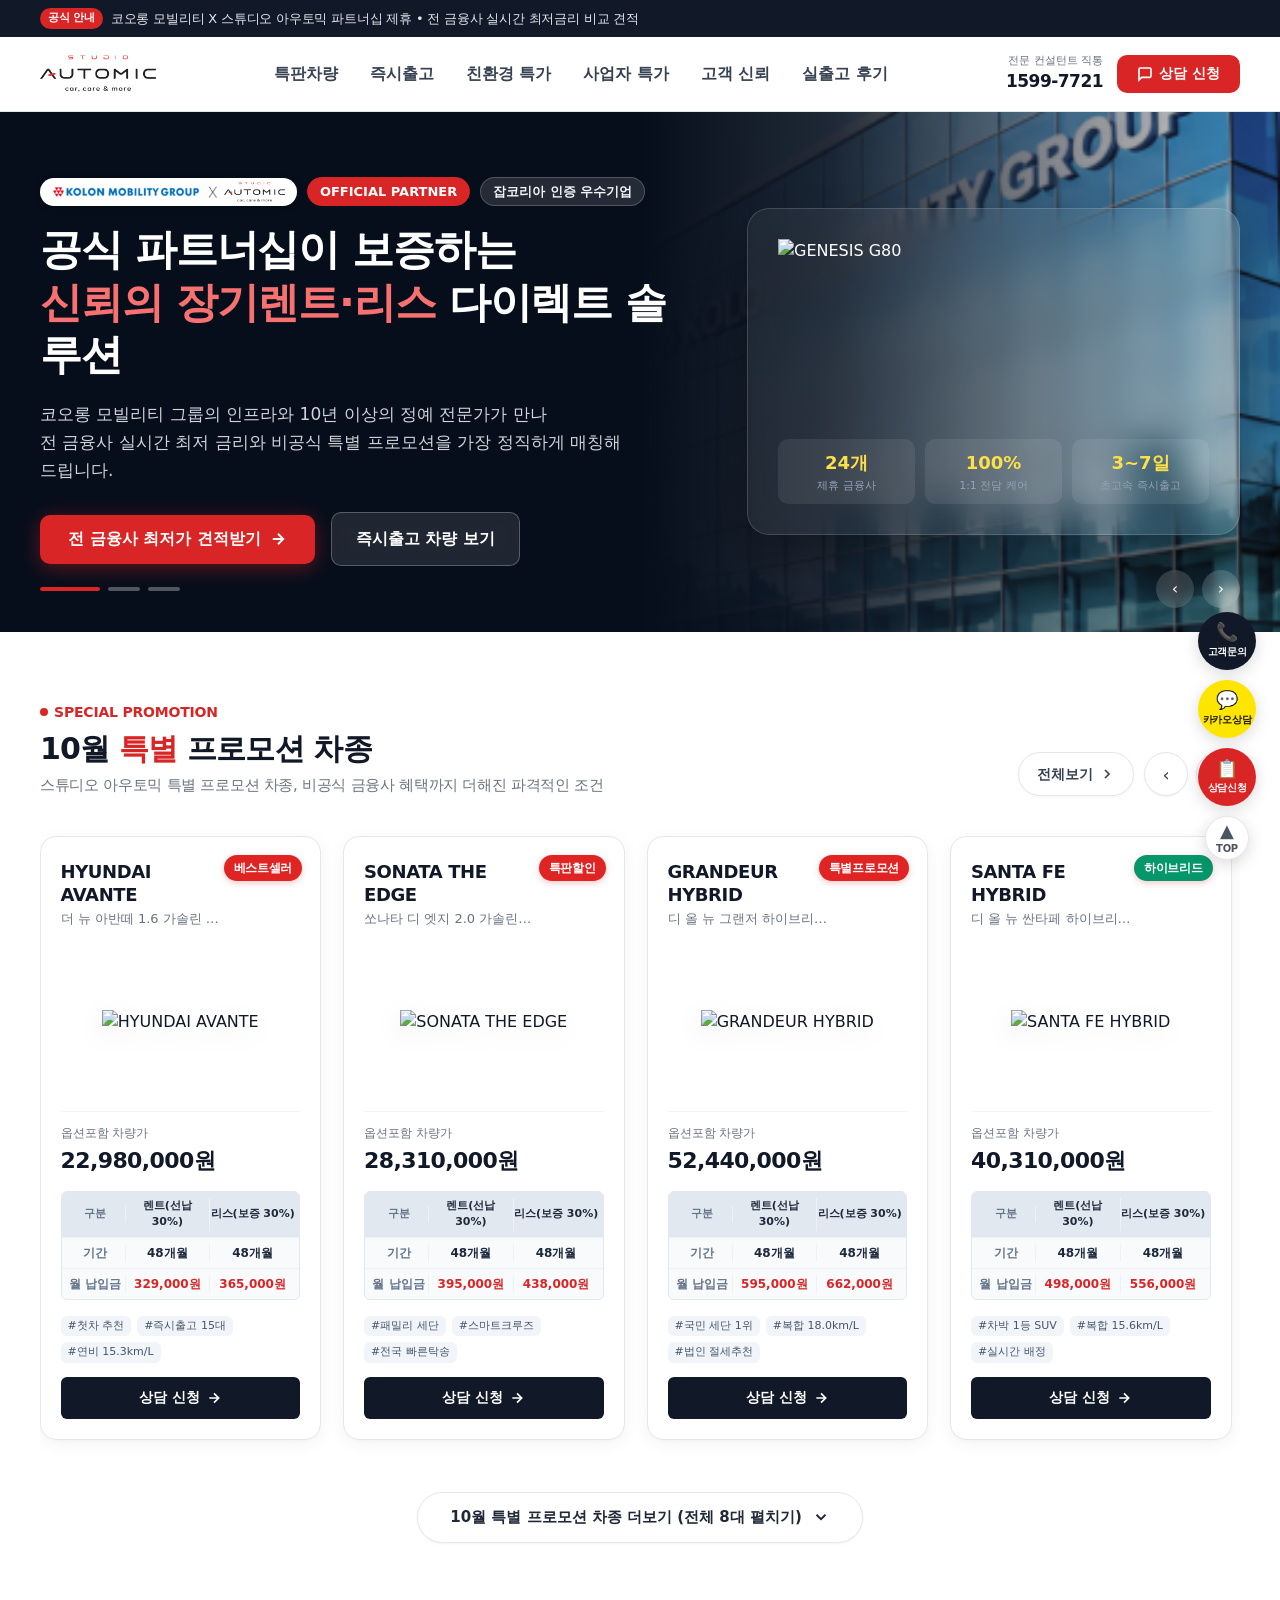
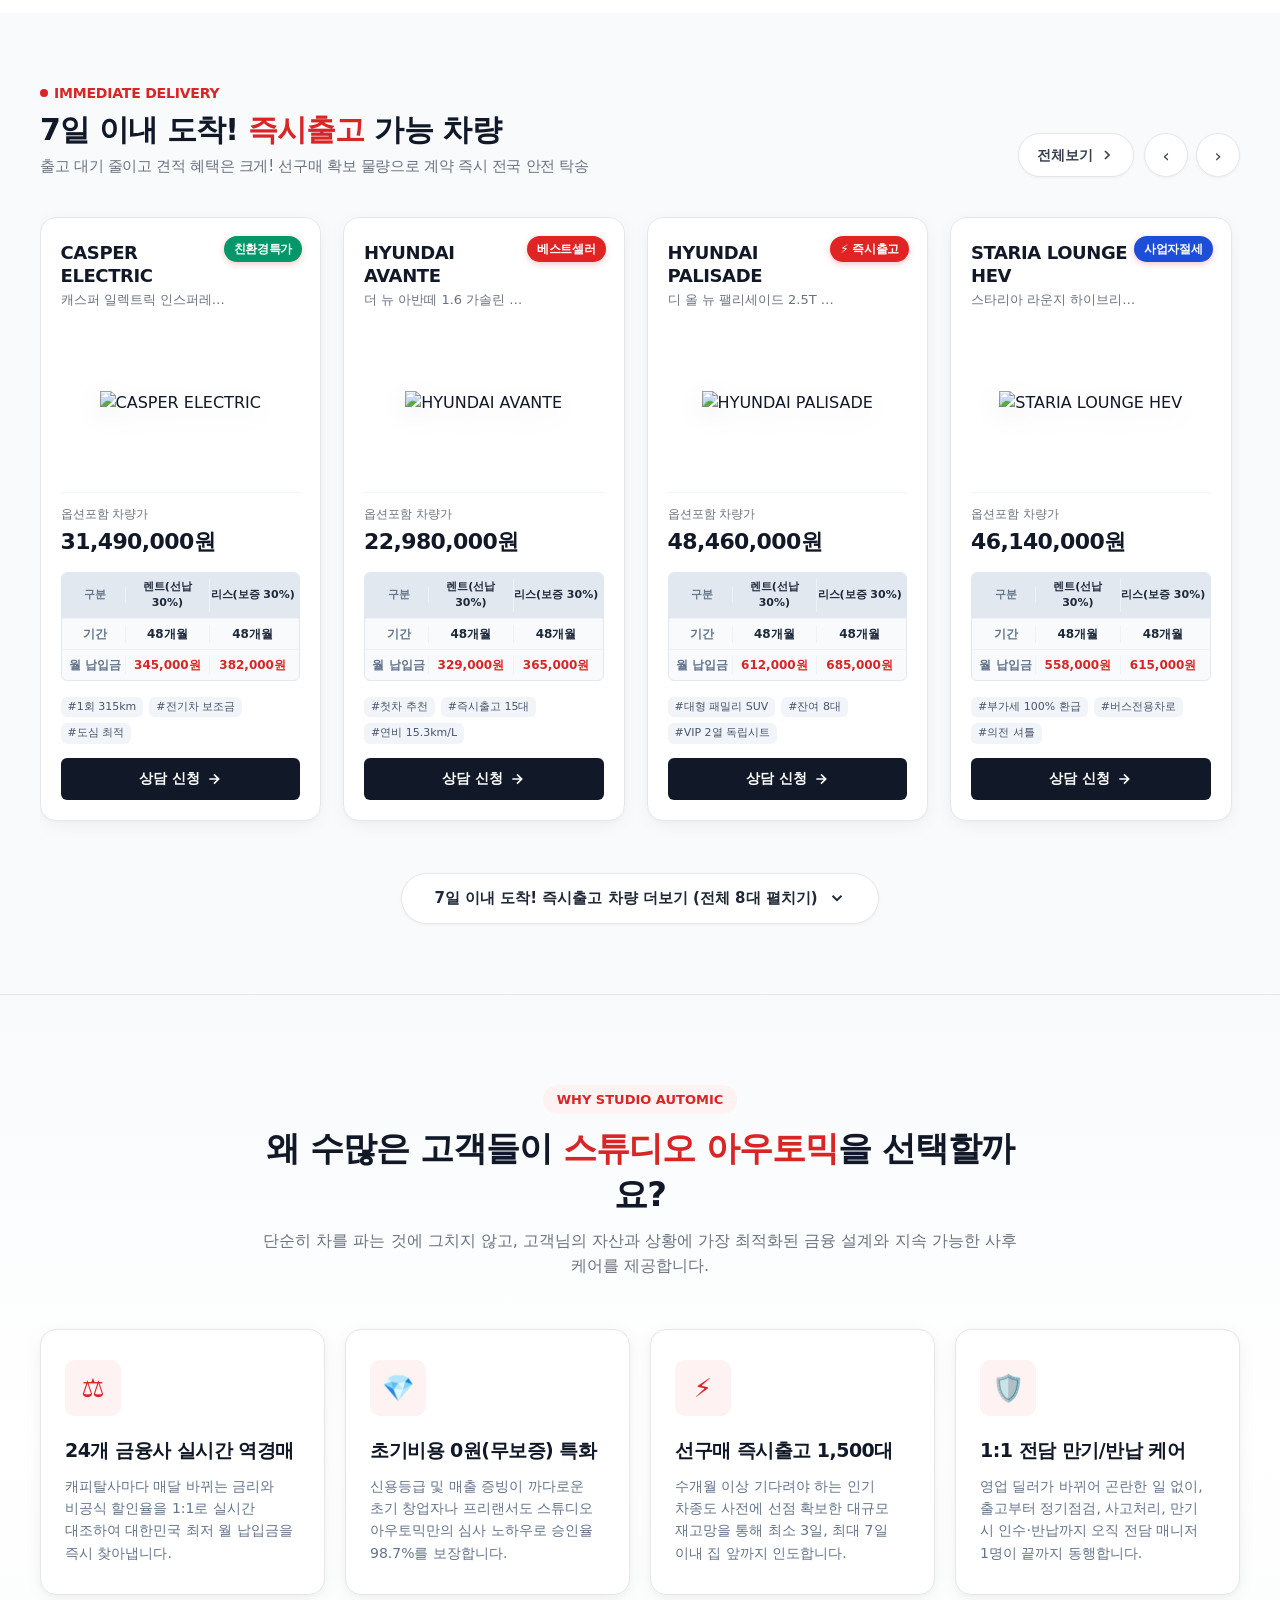
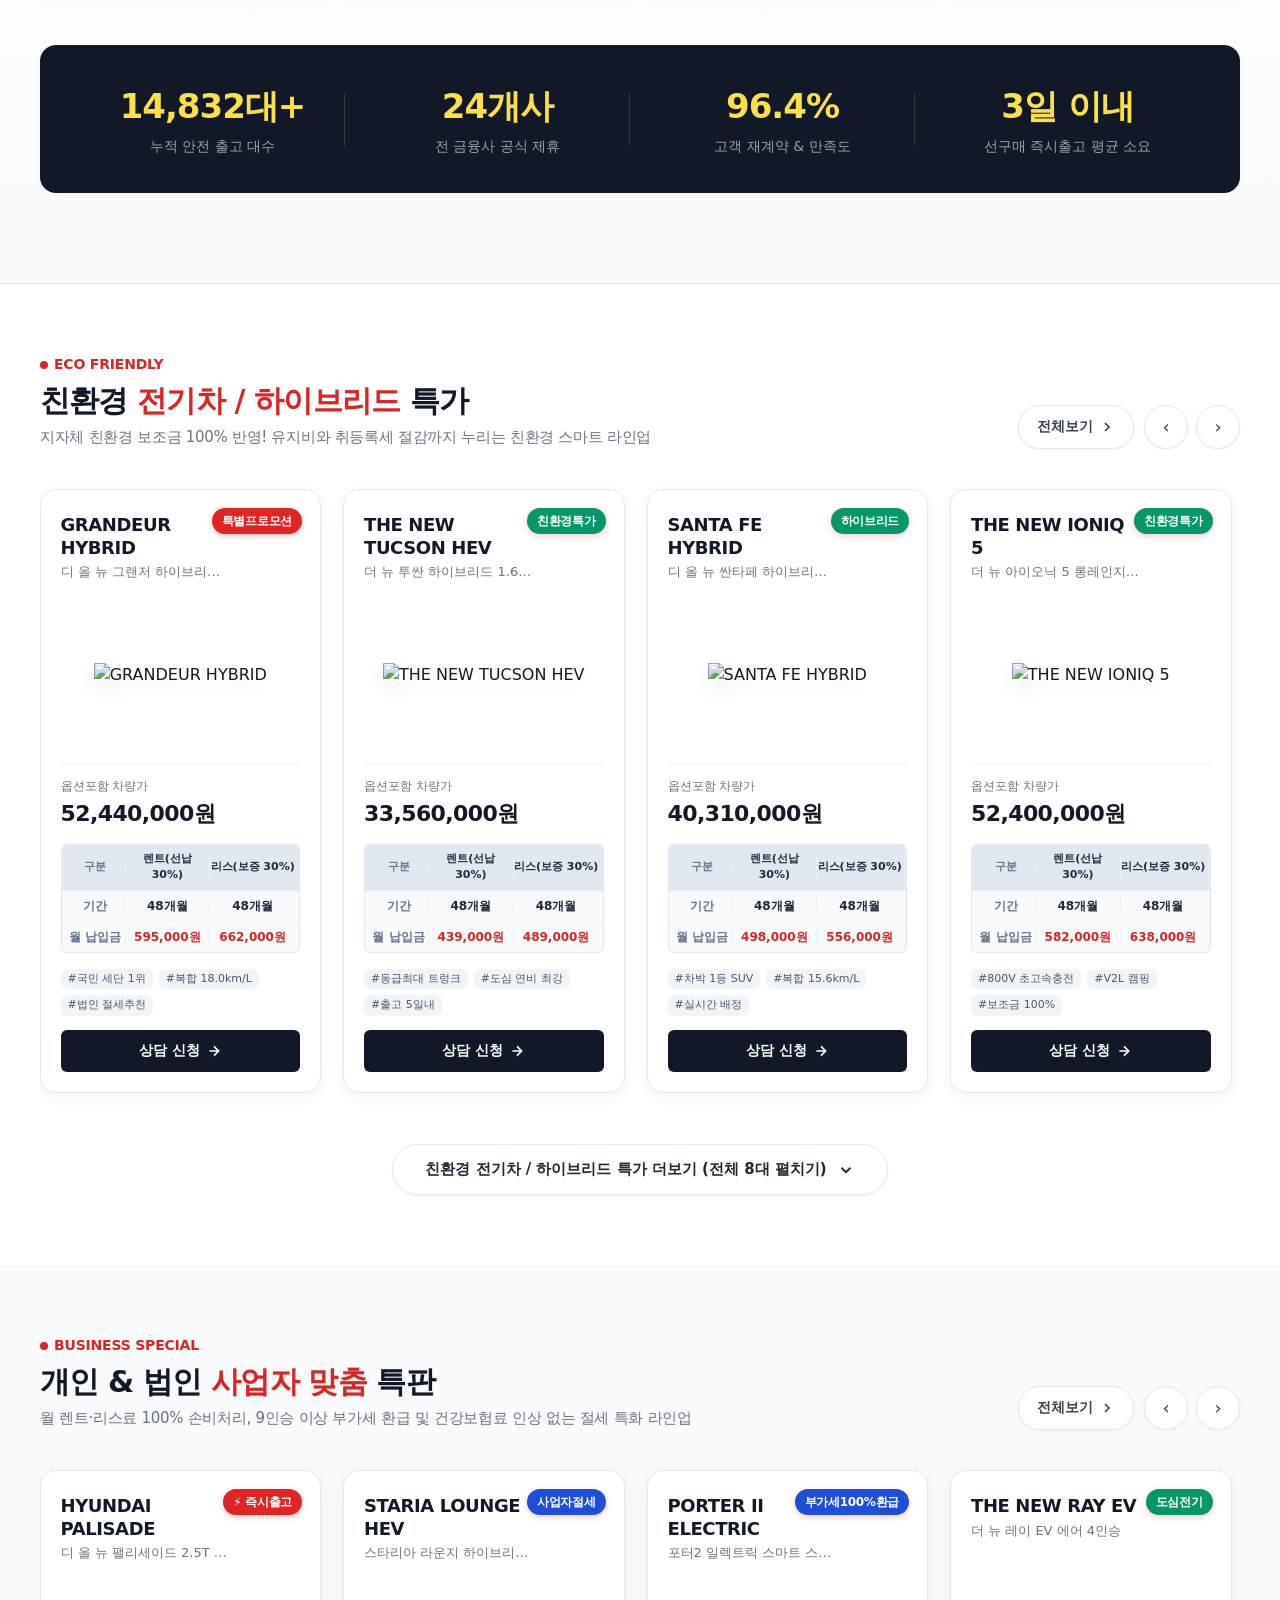
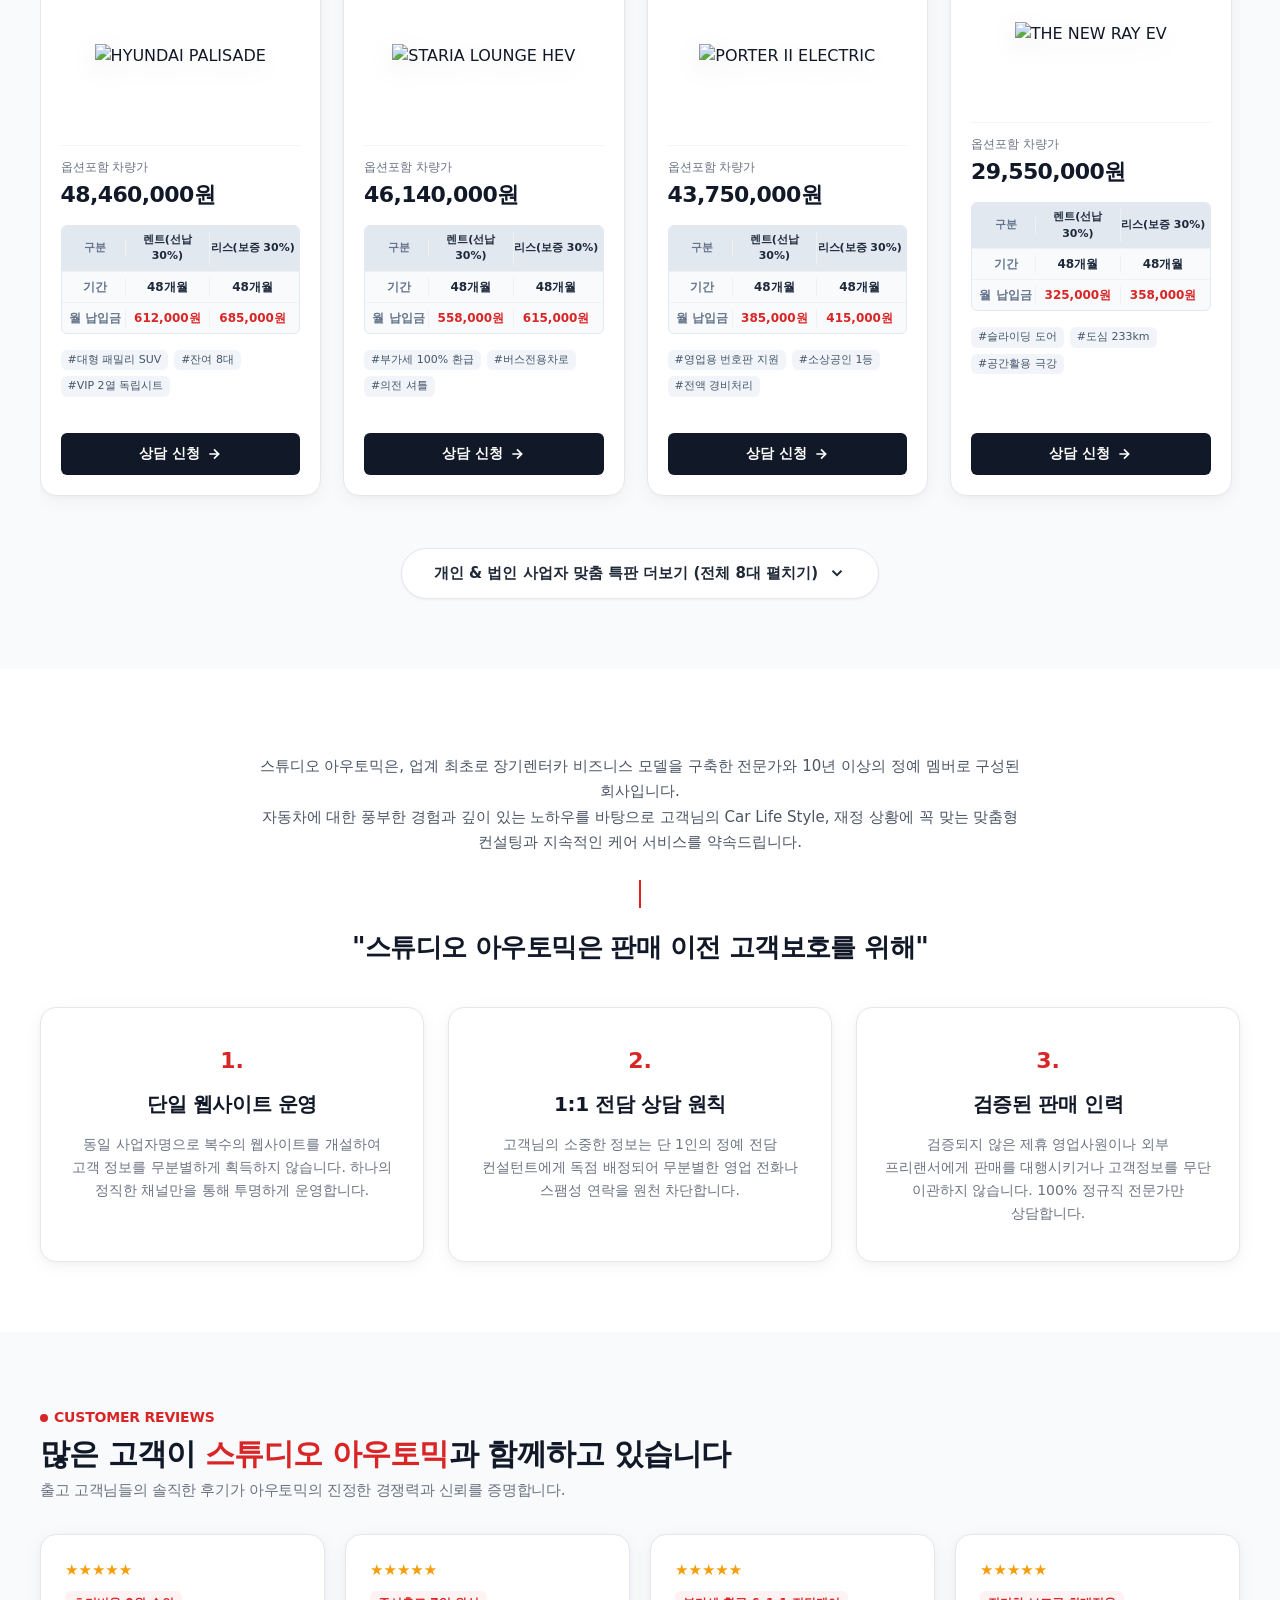
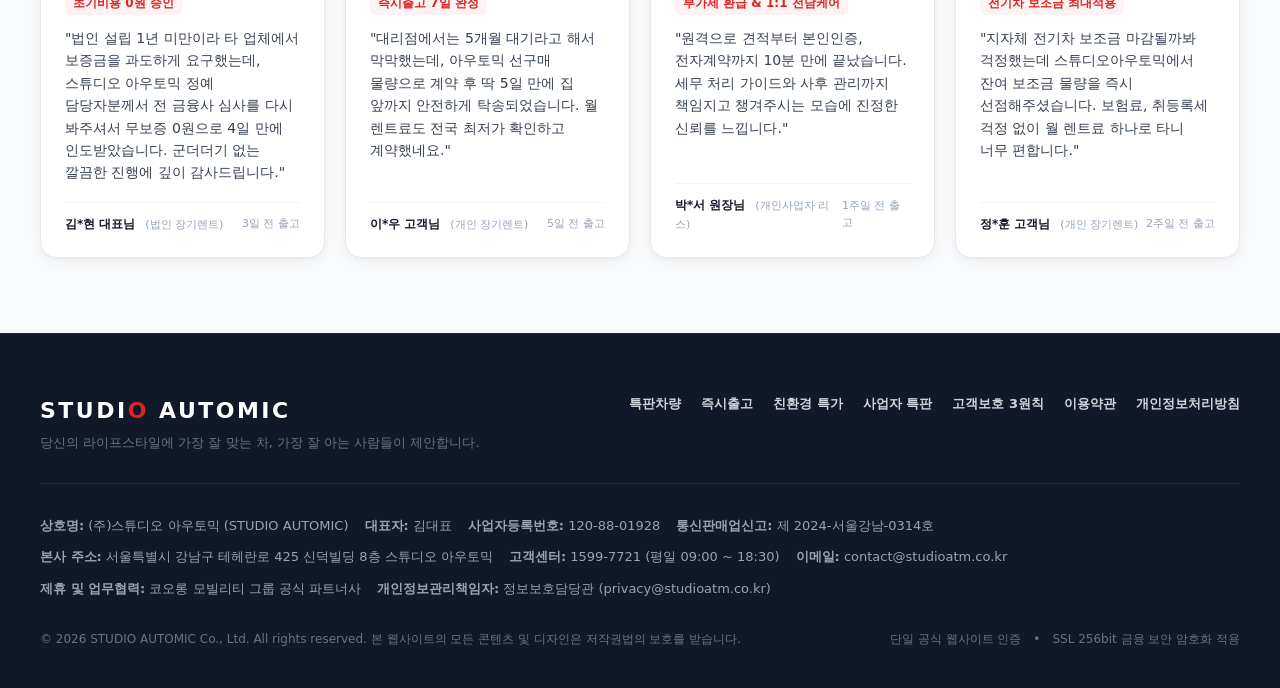
==== commit 429e6246: "Add files via upload" ====
--- a/studio-automic/index.html
+++ b/studio-automic/index.html
@@ -23,13 +23,10 @@
 
   <!-- 1. 최상단 알림 바 -->
   <aside class="top-notice-bar" aria-label="상단 안내 바">
-    <div class="container" style="display: flex; justify-content: space-between; align-items: center; width: 100%;">
-      <div style="display: flex; align-items: center; gap: 8px;">
+    <div class="container top-notice-container">
+      <div class="top-notice-left">
         <span class="badge">공식 안내</span>
-        <span>코오롱 모빌리티 X 스튜디오 아우토믹 파트너십 제휴 • 전 금융사 실시간 최저금리 비교 견적</span>
-      </div>
-      <div>
-
+        <span class="top-notice-text">코오롱 모빌리티 X 스튜디오 아우토믹 파트너십 제휴 • 전 금융사 실시간 최저금리 비교 견적</span>
       </div>
     </div>
   </aside>
@@ -43,12 +40,12 @@
           <img src="images/automic_logo.png" alt="STUDIO AUTOMIC car, care & more" class="header-logo-img" />
         </a>
 
-        <!-- GNB 메뉴 (두번째 이미지 구성) -->
+        <!-- GNB 메뉴 (서브 페이지 카테고리 연결) -->
         <ul class="gnb-menu">
-          <li><a href="#sectionPromo">특판차량</a></li>
-          <li><a href="#sectionImmediate">즉시출고</a></li>
-          <li><a href="#sectionEco">친환경 특가</a></li>
-          <li><a href="#sectionBusiness">사업자 특가</a></li>
+          <li><a href="cars.html?category=promo">특판차량</a></li>
+          <li><a href="cars.html?category=immd">즉시출고</a></li>
+          <li><a href="cars.html?category=eco">친환경 특가</a></li>
+          <li><a href="cars.html?category=biz">사업자 특가</a></li>
           <li><a href="#sectionTrust">고객 신뢰</a></li>
           <li><a href="#sectionReviews">실출고 후기</a></li>
         </ul>
@@ -65,10 +62,105 @@
             </svg>
             <span>상담 신청</span>
           </button>
+          <!-- 모바일 햄버거 메뉴 버튼 -->
+          <button type="button" class="btn-mobile-menu-toggle" id="mobileMenuToggle" aria-label="모바일 메뉴 열기">
+            <span class="hamburger-bar"></span>
+            <span class="hamburger-bar"></span>
+            <span class="hamburger-bar"></span>
+          </button>
         </div>
       </nav>
     </div>
   </header>
+
+  <!-- 모바일 슬라이드 내비게이션 드로어 -->
+  <div class="mobile-drawer-backdrop" id="mobileDrawerBackdrop" aria-hidden="true">
+    <div class="mobile-drawer-content" role="dialog" aria-modal="true" aria-label="모바일 내비게이션">
+      <div class="mobile-drawer-header">
+        <a href="index.html" class="drawer-logo" title="스튜디오 아우토믹 홈">
+          <img src="images/automic_logo.png" alt="STUDIO AUTOMIC" />
+        </a>
+        <button type="button" class="btn-drawer-close" id="mobileDrawerClose" aria-label="메뉴 닫기">
+          <svg width="22" height="22" viewBox="0 0 24 24" fill="none" stroke="currentColor" stroke-width="2.5">
+            <line x1="18" y1="6" x2="6" y2="18"></line>
+            <line x1="6" y1="6" x2="18" y2="18"></line>
+          </svg>
+        </button>
+      </div>
+
+      <div class="mobile-drawer-body">
+        <div class="drawer-section-title">차량 맞춤 검색 카테고리</div>
+        <ul class="mobile-drawer-nav">
+          <li>
+            <a href="cars.html?category=promo" class="drawer-nav-item">
+              <span class="drawer-nav-label">
+                <span class="drawer-badge promo">HOT</span>
+                <strong>10월 특별 프로모션</strong>
+              </span>
+              <span class="drawer-arrow">›</span>
+            </a>
+          </li>
+          <li>
+            <a href="cars.html?category=immd" class="drawer-nav-item">
+              <span class="drawer-nav-label">
+                <span class="drawer-badge immd">7일</span>
+                <strong>즉시출고 가능 차량</strong>
+              </span>
+              <span class="drawer-arrow">›</span>
+            </a>
+          </li>
+          <li>
+            <a href="cars.html?category=eco" class="drawer-nav-item">
+              <span class="drawer-nav-label">
+                <span class="drawer-badge eco">ECO</span>
+                <strong>친환경 전기·하이브리드</strong>
+              </span>
+              <span class="drawer-arrow">›</span>
+            </a>
+          </li>
+          <li>
+            <a href="cars.html?category=biz" class="drawer-nav-item">
+              <span class="drawer-nav-label">
+                <span class="drawer-badge biz">BIZ</span>
+                <strong>사업자 맞춤 특판</strong>
+              </span>
+              <span class="drawer-arrow">›</span>
+            </a>
+          </li>
+          <li>
+            <a href="cars.html?category=all" class="drawer-nav-item">
+              <span class="drawer-nav-label">
+                <span class="drawer-badge all">ALL</span>
+                <strong>전체 차종 필터 검색</strong>
+              </span>
+              <span class="drawer-arrow">›</span>
+            </a>
+          </li>
+        </ul>
+
+        <div class="drawer-section-title" style="margin-top: 24px;">브랜드 안내</div>
+        <ul class="mobile-drawer-subnav">
+          <li><a href="#sectionTrust">🏢 코오롱 모빌리티 파트너십 & 고객 신뢰</a></li>
+          <li><a href="#sectionReviews">⭐ 실출고 고객 생생 리뷰</a></li>
+        </ul>
+      </div>
+
+      <div class="mobile-drawer-footer">
+        <a href="tel:1599-7721" class="drawer-tel-btn">
+          <svg width="20" height="20" viewBox="0 0 24 24" fill="currentColor">
+            <path d="M6.62 10.79a15.053 15.053 0 006.59 6.59l2.2-2.2c.27-.27.67-.36 1.02-.24 1.12.37 2.33.57 3.57.57.55 0 1 .45 1 1V20c0 .55-.45 1-1 1-9.39 0-17-7.61-17-17 0-.55.45-1 1-1h3.5c.55 0 1 .45 1 1 0 1.25.2 2.45.57 3.57.11.35.03.74-.25 1.02l-2.2 2.2z"/>
+          </svg>
+          <div>
+            <span class="tel-sub">전문 컨설턴트 직통</span>
+            <strong class="tel-main">1599-7721</strong>
+          </div>
+        </a>
+        <button type="button" class="drawer-consult-btn" onclick="window.openConsultModal('모바일 메뉴 간편 견적');">
+          무료 비교견적 신청하기
+        </button>
+      </div>
+    </div>
+  </div>
 
   <main>
     <!-- 3. 상단 히어로 배너 슬라이더 (3개 슬라이딩) -->
@@ -205,7 +297,7 @@
                     </svg>
                   </button>
                   <a href="#sectionBuffer" class="btn-hero-secondary">
-                    <span>렌트 VS 리스 비교하기</span>
+                    <span>아우토믹 특장점 보기</span>
                   </a>
                 </div>
               </div>
@@ -256,7 +348,7 @@
       </div>
     </section>
 
-    <!-- 4. 특판 차량 섹션 (#sectionPromo) - 첫번째 이미지 디자인 충실 반영 + 슬라이딩 -->
+    <!-- 4. 특판 차량 섹션 (#sectionPromo) - 첫번째 이미지 디자인 충실 반영 + 슬라이딩 + 전체보기/더보기 -->
     <section id="sectionPromo" class="section-wrap" aria-labelledby="promoHeading">
       <div class="container">
         <div class="section-title-area">
@@ -269,9 +361,17 @@
               스튜디오 아우토믹 특별 프로모션 차종, 비공식 금융사 혜택까지 더해진 파격적인 조건
             </p>
           </div>
-          <div class="slider-nav-arrows">
-            <button type="button" class="nav-arrow-btn prev" aria-label="이전 특판차량">‹</button>
-            <button type="button" class="nav-arrow-btn next" aria-label="다음 특판차량">›</button>
+          <div class="section-action-controls">
+            <a href="cars.html?category=promo" class="btn-section-viewall" title="10월 특별 프로모션 차종 전체보기">
+              <span class="viewall-text">전체보기</span>
+              <svg class="viewall-icon" width="16" height="16" viewBox="0 0 24 24" fill="none" stroke="currentColor" stroke-width="2.5">
+                <path d="M9 18l6-6-6-6"/>
+              </svg>
+            </a>
+            <div class="slider-nav-arrows">
+              <button type="button" class="nav-arrow-btn prev" aria-label="이전 특판차량">‹</button>
+              <button type="button" class="nav-arrow-btn next" aria-label="다음 특판차량">›</button>
+            </div>
           </div>
         </div>
 
@@ -281,10 +381,25 @@
             <!-- JS 렌더링 -->
           </div>
         </div>
+
+        <!-- 전체보기 그리드 영역 (토글 확장) -->
+        <div id="promoCarGrid" class="car-expand-grid" style="display: none;">
+          <!-- JS 렌더링 -->
+        </div>
+
+        <!-- 슬라이더 하단 더보기 버튼 -->
+        <div class="section-more-action">
+          <button type="button" class="btn-more-toggle" data-target="promo" aria-expanded="false">
+            <span class="btn-text">10월 특별 프로모션 차종 더보기 (전체 8대 펼치기)</span>
+            <svg class="toggle-icon" width="18" height="18" viewBox="0 0 24 24" fill="none" stroke="currentColor" stroke-width="2.5">
+              <path d="M6 9l6 6 6-6"/>
+            </svg>
+          </button>
+        </div>
       </div>
     </section>
 
-    <!-- 5. 즉시출고 섹션 (#sectionImmediate) - 7일 이내 즉시출고 가능 차량 -->
+    <!-- 5. 즉시출고 섹션 (#sectionImmediate) - 7일 이내 즉시출고 가능 차량 + 전체보기/더보기 -->
     <section id="sectionImmediate" class="section-wrap bg-gray" aria-labelledby="immdHeading">
       <div class="container">
         <div class="section-title-area">
@@ -297,9 +412,17 @@
               출고 대기 줄이고 견적 혜택은 크게! 선구매 확보 물량으로 계약 즉시 전국 안전 탁송
             </p>
           </div>
-          <div class="slider-nav-arrows">
-            <button type="button" class="nav-arrow-btn prev" aria-label="이전 즉시출고차량">‹</button>
-            <button type="button" class="nav-arrow-btn next" aria-label="다음 즉시출고차량">›</button>
+          <div class="section-action-controls">
+            <a href="cars.html?category=immd" class="btn-section-viewall" title="즉시출고 차량 전체보기">
+              <span class="viewall-text">전체보기</span>
+              <svg class="viewall-icon" width="16" height="16" viewBox="0 0 24 24" fill="none" stroke="currentColor" stroke-width="2.5">
+                <path d="M9 18l6-6-6-6"/>
+              </svg>
+            </a>
+            <div class="slider-nav-arrows">
+              <button type="button" class="nav-arrow-btn prev" aria-label="이전 즉시출고차량">‹</button>
+              <button type="button" class="nav-arrow-btn next" aria-label="다음 즉시출고차량">›</button>
+            </div>
           </div>
         </div>
 
@@ -308,6 +431,21 @@
           <div id="immdCarTrack" class="car-slider-track">
             <!-- JS 렌더링 -->
           </div>
+        </div>
+
+        <!-- 전체보기 그리드 영역 (토글 확장) -->
+        <div id="immdCarGrid" class="car-expand-grid" style="display: none;">
+          <!-- JS 렌더링 -->
+        </div>
+
+        <!-- 슬라이더 하단 더보기 버튼 -->
+        <div class="section-more-action">
+          <button type="button" class="btn-more-toggle" data-target="immediate" aria-expanded="false">
+            <span class="btn-text">7일 이내 도착! 즉시출고 차량 더보기 (전체 8대 펼치기)</span>
+            <svg class="toggle-icon" width="18" height="18" viewBox="0 0 24 24" fill="none" stroke="currentColor" stroke-width="2.5">
+              <path d="M6 9l6 6 6-6"/>
+            </svg>
+          </button>
         </div>
       </div>
     </section>
@@ -364,65 +502,6 @@
           </div>
         </div>
 
-        <!-- 장기렌트 VS 리스 스마트 비교 가이드 인포그래픽 -->
-        <div class="compare-guide-box">
-          <div class="compare-guide-title">
-            <div>
-              <h3>장기렌트 VS 오토리스 스마트 선택 가이드</h3>
-              <p style="font-size: 13px; color: #64748b; margin-top: 4px;">어떤 상품이 나에게 더 유리할까요? 한눈에 명쾌하게 비교해 드립니다.</p>
-            </div>
-            <div class="compare-tabs">
-              <button type="button" class="tab-btn active" data-tab="all">전체 비교</button>
-              <button type="button" class="tab-btn" data-tab="rent">장기렌트 추천</button>
-              <button type="button" class="tab-btn" data-tab="lease">오토리스 추천</button>
-            </div>
-          </div>
-
-          <div class="compare-table-wrap">
-            <table class="compare-table">
-              <thead>
-                <tr>
-                  <th style="width: 20%;">비교 항목</th>
-                  <th style="width: 40%; background: #fef2f2; color: #991b1b;">신차 장기렌트 (Car Rental)</th>
-                  <th style="width: 40%; background: #eff6ff; color: #1e40af;">오토리스 (Auto Lease)</th>
-                </tr>
-              </thead>
-              <tbody>
-                <tr data-type="rent">
-                  <td><strong>번호판</strong></td>
-                  <td class="highlight">‘하, 호’ 식별 번호판 (최근 인식 대중화)</td>
-                  <td>일반 자가용 번호판 (품위 유지 우수)</td>
-                </tr>
-                <tr data-type="rent">
-                  <td><strong>보험 및 세금</strong></td>
-                  <td class="highlight">월 렌트료에 자동차세·보험료 완전 포함 (사고 시 할증 0원)</td>
-                  <td>개인 자동차보험 별도 가입 (무사고 경력 유지 가능)</td>
-                </tr>
-                <tr data-type="lease">
-                  <td><strong>부채 및 신용평가</strong></td>
-                  <td class="highlight">금융사 부채로 미인식 (대출 한도 및 DSR 무영향)</td>
-                  <td>금융 대출 상품으로 인식 (신용도에 일부 반영)</td>
-                </tr>
-                <tr data-type="rent">
-                  <td><strong>사업자 비용처리</strong></td>
-                  <td>연간 최대 1,500만 원 전액 손비 인정 (경비 처리)</td>
-                  <td>연간 최대 1,500만 원 전액 손비 인정 (경비 처리)</td>
-                </tr>
-                <tr data-type="all">
-                  <td><strong>부가세 환급</strong></td>
-                  <td class="highlight">9인승 이상 승합차 및 경차 전액 부가세 환급</td>
-                  <td>9인승 이상 승합차 및 경차 전액 부가세 환급</td>
-                </tr>
-                <tr data-type="all">
-                  <td><strong>추천 대상</strong></td>
-                  <td class="highlight">운행거리가 많거나 사고 할증 걱정 없는 편리함을 원하는 분</td>
-                  <td class="highlight">일반 번호판을 선호하고 개인 보험 경력을 유지하고 싶은 분</td>
-                </tr>
-              </tbody>
-            </table>
-          </div>
-        </div>
-
         <!-- 신뢰 통계 카운터 바 -->
         <div class="trust-stats-bar">
           <div class="stat-item">
@@ -446,7 +525,7 @@
       </div>
     </section>
 
-    <!-- 7. 친환경 특가 섹션 (#sectionEco) - 전기차 & 하이브리드 -->
+    <!-- 7. 친환경 특가 섹션 (#sectionEco) - 전기차 & 하이브리드 + 전체보기/더보기 -->
     <section id="sectionEco" class="section-wrap" aria-labelledby="ecoHeading">
       <div class="container">
         <div class="section-title-area">
@@ -459,9 +538,17 @@
               지자체 친환경 보조금 100% 반영! 유지비와 취등록세 절감까지 누리는 친환경 스마트 라인업
             </p>
           </div>
-          <div class="slider-nav-arrows">
-            <button type="button" class="nav-arrow-btn prev" aria-label="이전 친환경차량">‹</button>
-            <button type="button" class="nav-arrow-btn next" aria-label="다음 친환경차량">›</button>
+          <div class="section-action-controls">
+            <a href="cars.html?category=eco" class="btn-section-viewall" title="친환경 특가 차량 전체보기">
+              <span class="viewall-text">전체보기</span>
+              <svg class="viewall-icon" width="16" height="16" viewBox="0 0 24 24" fill="none" stroke="currentColor" stroke-width="2.5">
+                <path d="M9 18l6-6-6-6"/>
+              </svg>
+            </a>
+            <div class="slider-nav-arrows">
+              <button type="button" class="nav-arrow-btn prev" aria-label="이전 친환경차량">‹</button>
+              <button type="button" class="nav-arrow-btn next" aria-label="다음 친환경차량">›</button>
+            </div>
           </div>
         </div>
 
@@ -471,10 +558,25 @@
             <!-- JS 렌더링 -->
           </div>
         </div>
+
+        <!-- 전체보기 그리드 영역 (토글 확장) -->
+        <div id="ecoCarGrid" class="car-expand-grid" style="display: none;">
+          <!-- JS 렌더링 -->
+        </div>
+
+        <!-- 슬라이더 하단 더보기 버튼 -->
+        <div class="section-more-action">
+          <button type="button" class="btn-more-toggle" data-target="eco" aria-expanded="false">
+            <span class="btn-text">친환경 전기차 / 하이브리드 특가 더보기 (전체 8대 펼치기)</span>
+            <svg class="toggle-icon" width="18" height="18" viewBox="0 0 24 24" fill="none" stroke="currentColor" stroke-width="2.5">
+              <path d="M6 9l6 6 6-6"/>
+            </svg>
+          </button>
+        </div>
       </div>
     </section>
 
-    <!-- 8. 사업자 특가 섹션 (#sectionBusiness) - 개인사업자 / 법인 특화 -->
+    <!-- 8. 사업자 특가 섹션 (#sectionBusiness) - 개인사업자 / 법인 특화 + 전체보기/더보기 -->
     <section id="sectionBusiness" class="section-wrap bg-gray" aria-labelledby="bizHeading">
       <div class="container">
         <div class="section-title-area">
@@ -487,9 +589,17 @@
               월 렌트·리스료 100% 손비처리, 9인승 이상 부가세 환급 및 건강보험료 인상 없는 절세 특화 라인업
             </p>
           </div>
-          <div class="slider-nav-arrows">
-            <button type="button" class="nav-arrow-btn prev" aria-label="이전 사업자차량">‹</button>
-            <button type="button" class="nav-arrow-btn next" aria-label="다음 사업자차량">›</button>
+          <div class="section-action-controls">
+            <a href="cars.html?category=biz" class="btn-section-viewall" title="사업자 맞춤 특판 차량 전체보기">
+              <span class="viewall-text">전체보기</span>
+              <svg class="viewall-icon" width="16" height="16" viewBox="0 0 24 24" fill="none" stroke="currentColor" stroke-width="2.5">
+                <path d="M9 18l6-6-6-6"/>
+              </svg>
+            </a>
+            <div class="slider-nav-arrows">
+              <button type="button" class="nav-arrow-btn prev" aria-label="이전 사업자차량">‹</button>
+              <button type="button" class="nav-arrow-btn next" aria-label="다음 사업자차량">›</button>
+            </div>
           </div>
         </div>
 
@@ -498,6 +608,21 @@
           <div id="bizCarTrack" class="car-slider-track">
             <!-- JS 렌더링 -->
           </div>
+        </div>
+
+        <!-- 전체보기 그리드 영역 (토글 확장) -->
+        <div id="bizCarGrid" class="car-expand-grid" style="display: none;">
+          <!-- JS 렌더링 -->
+        </div>
+
+        <!-- 슬라이더 하단 더보기 버튼 -->
+        <div class="section-more-action">
+          <button type="button" class="btn-more-toggle" data-target="business" aria-expanded="false">
+            <span class="btn-text">개인 &amp; 법인 사업자 맞춤 특판 더보기 (전체 8대 펼치기)</span>
+            <svg class="toggle-icon" width="18" height="18" viewBox="0 0 24 24" fill="none" stroke="currentColor" stroke-width="2.5">
+              <path d="M6 9l6 6 6-6"/>
+            </svg>
+          </button>
         </div>
       </div>
     </section>
--- a/studio-automic/css/style.css
+++ b/studio-automic/css/style.css
@@ -98,11 +98,20 @@
   color: #e5e7eb;
   font-size: 13px;
   padding: 8px 16px;
-  display: flex;
-  justify-content: center;
-  align-items: center;
-  gap: 16px;
   letter-spacing: -0.2px;
+}
+
+.top-notice-container {
+  display: flex;
+  justify-content: space-between;
+  align-items: center;
+  width: 100%;
+}
+
+.top-notice-left {
+  display: flex;
+  align-items: center;
+  gap: 8px;
 }
 
 .top-notice-bar .badge {
@@ -112,14 +121,25 @@
   font-weight: 700;
   padding: 2px 8px;
   border-radius: var(--radius-full);
-}
-
-.top-notice-bar .phone-link {
-  color: #fef08a;
-  font-weight: 700;
-  display: inline-flex;
-  align-items: center;
-  gap: 4px;
+  white-space: nowrap;
+  flex-shrink: 0;
+}
+
+.top-notice-text {
+  font-size: 13px;
+  color: #e5e7eb;
+}
+
+.top-notice-right a {
+  color: #94a3b8;
+  font-size: 12px;
+  transition: color 0.2s;
+  white-space: nowrap;
+  text-decoration: none;
+}
+
+.top-notice-right a:hover {
+  color: #ffffff;
 }
 
 /* --------------------------------------------------------------------------
@@ -683,6 +703,49 @@
   letter-spacing: -0.3px;
 }
 
+.section-action-controls {
+  display: flex;
+  align-items: center;
+  gap: 10px;
+}
+
+.btn-section-viewall {
+  display: inline-flex;
+  align-items: center;
+  gap: 6px;
+  height: 44px;
+  padding: 0 18px;
+  border-radius: var(--radius-full);
+  background-color: #ffffff;
+  border: 1px solid var(--border-card);
+  color: #374151;
+  font-size: 14px;
+  font-weight: 700;
+  transition: all var(--transition-fast);
+  box-shadow: var(--shadow-sm);
+}
+
+.btn-section-viewall:hover {
+  border-color: var(--primary-red);
+  color: var(--primary-red);
+  box-shadow: 0 4px 14px rgba(217, 37, 37, 0.12);
+  transform: translateY(-1px);
+}
+
+.btn-section-viewall.active {
+  background-color: var(--primary-red);
+  border-color: var(--primary-red);
+  color: #ffffff;
+}
+
+.btn-section-viewall .viewall-icon {
+  transition: transform var(--transition-fast);
+}
+
+.btn-section-viewall.active .viewall-icon {
+  transform: rotate(180deg);
+}
+
 .slider-nav-arrows {
   display: flex;
   align-items: center;
@@ -708,6 +771,85 @@
   background-color: var(--primary-red);
   border-color: var(--primary-red);
   color: #ffffff;
+}
+
+/* 전체보기 그리드 레이아웃 (확장 뷰) */
+.car-expand-grid {
+  display: grid;
+  grid-template-columns: repeat(4, 1fr);
+  gap: 22px;
+  margin-top: 24px;
+  animation: expandGridFadeIn 0.35s cubic-bezier(0.16, 1, 0.3, 1);
+}
+
+.car-expand-grid .car-card {
+  flex: none;
+  width: 100%;
+  min-width: 0;
+}
+
+@keyframes expandGridFadeIn {
+  from {
+    opacity: 0;
+    transform: translateY(-10px);
+  }
+  to {
+    opacity: 1;
+    transform: translateY(0);
+  }
+}
+
+/* 섹션 하단 더보기 액션 바 */
+.section-more-action {
+  display: flex;
+  justify-content: center;
+  margin-top: 32px;
+}
+
+.btn-more-toggle {
+  display: inline-flex;
+  align-items: center;
+  justify-content: center;
+  gap: 10px;
+  min-width: 360px;
+  padding: 15px 32px;
+  border-radius: var(--radius-full);
+  background-color: #ffffff;
+  border: 1.5px solid var(--border-card);
+  color: #1f2937;
+  font-size: 15px;
+  font-weight: 700;
+  box-shadow: var(--shadow-sm);
+  transition: all var(--transition-fast);
+  cursor: pointer;
+}
+
+.btn-more-toggle:hover {
+  border-color: var(--primary-red);
+  color: var(--primary-red);
+  background-color: #fff9f9;
+  box-shadow: 0 6px 18px rgba(217, 37, 37, 0.12);
+  transform: translateY(-2px);
+}
+
+.btn-more-toggle.active {
+  background-color: #1f2937;
+  border-color: #1f2937;
+  color: #ffffff;
+}
+
+.btn-more-toggle.active:hover {
+  background-color: #111827;
+  border-color: #111827;
+  color: #ffffff;
+}
+
+.btn-more-toggle .toggle-icon {
+  transition: transform var(--transition-fast);
+}
+
+.btn-more-toggle.active .toggle-icon {
+  transform: rotate(180deg);
 }
 
 /* --------------------------------------------------------------------------
@@ -1035,82 +1177,6 @@
   word-break: keep-all;
 }
 
-/* 장기렌트 vs 리스 비교 인포그래픽 가이드 */
-.compare-guide-box {
-  background-color: #ffffff;
-  border-radius: var(--radius-xl);
-  border: 1px solid var(--border-card);
-  box-shadow: var(--shadow-card);
-  padding: 40px;
-  margin-bottom: 50px;
-}
-
-.compare-guide-title {
-  display: flex;
-  align-items: center;
-  justify-content: space-between;
-  margin-bottom: 24px;
-  flex-wrap: wrap;
-  gap: 12px;
-}
-
-.compare-guide-title h3 {
-  font-size: 22px;
-  font-weight: 800;
-  color: #111827;
-  letter-spacing: -0.6px;
-}
-
-.compare-tabs {
-  display: flex;
-  background-color: #f1f5f9;
-  border-radius: var(--radius-full);
-  padding: 4px;
-}
-
-.tab-btn {
-  padding: 8px 20px;
-  font-size: 14px;
-  font-weight: 600;
-  color: #64748b;
-  border-radius: var(--radius-full);
-  transition: all var(--transition-fast);
-}
-
-.tab-btn.active {
-  background-color: var(--primary-red);
-  color: #ffffff;
-  box-shadow: 0 2px 8px rgba(217, 37, 37, 0.25);
-}
-
-.compare-table-wrap {
-  overflow-x: auto;
-}
-
-.compare-table {
-  width: 100%;
-  border-collapse: collapse;
-  text-align: left;
-  font-size: 14px;
-}
-
-.compare-table th,
-.compare-table td {
-  padding: 16px 20px;
-  border-bottom: 1px solid #f1f5f9;
-}
-
-.compare-table th {
-  background-color: #f8fafc;
-  color: #334155;
-  font-weight: 700;
-}
-
-.compare-table td.highlight {
-  color: var(--primary-red);
-  font-weight: 700;
-}
-
 /* 신뢰 통계 카운터 바 */
 .trust-stats-bar {
   background: #111827;
@@ -1845,9 +1911,306 @@
 }
 
 /* --------------------------------------------------------------------------
+   모바일 햄버거 메뉴 버튼 & 슬라이드 내비게이션 드로어 (공통)
+   -------------------------------------------------------------------------- */
+.btn-mobile-menu-toggle {
+  display: none;
+  flex-direction: column;
+  justify-content: center;
+  align-items: center;
+  gap: 5px;
+  width: 38px;
+  height: 38px;
+  border-radius: var(--radius-md);
+  background-color: #f8fafc;
+  border: 1px solid #e2e8f0;
+  cursor: pointer;
+  padding: 0;
+  transition: all var(--transition-fast);
+  flex-shrink: 0;
+}
+
+.btn-mobile-menu-toggle:hover {
+  background-color: #ffffff;
+  border-color: var(--primary-red);
+}
+
+.hamburger-bar {
+  display: block;
+  width: 18px;
+  height: 2px;
+  background-color: #1e293b;
+  border-radius: 2px;
+  transition: all var(--transition-fast);
+}
+
+.btn-mobile-menu-toggle:hover .hamburger-bar {
+  background-color: var(--primary-red);
+}
+
+/* 모바일 드로어 백드롭 & 컨테이너 */
+.mobile-drawer-backdrop {
+  position: fixed;
+  inset: 0;
+  z-index: 2000;
+  background-color: rgba(15, 23, 42, 0.65);
+  backdrop-filter: blur(4px);
+  opacity: 0;
+  pointer-events: none;
+  transition: opacity 0.3s ease;
+}
+
+.mobile-drawer-backdrop.open {
+  opacity: 1;
+  pointer-events: auto;
+}
+
+.mobile-drawer-content {
+  position: absolute;
+  top: 0;
+  right: 0;
+  bottom: 0;
+  width: 85%;
+  max-width: 340px;
+  background-color: #ffffff;
+  box-shadow: -4px 0 25px rgba(0, 0, 0, 0.2);
+  display: flex;
+  flex-direction: column;
+  transform: translateX(100%);
+  transition: transform 0.3s cubic-bezier(0.16, 1, 0.3, 1);
+  overflow-y: auto;
+}
+
+.mobile-drawer-backdrop.open .mobile-drawer-content {
+  transform: translateX(0);
+}
+
+.mobile-drawer-header {
+  display: flex;
+  align-items: center;
+  justify-content: space-between;
+  padding: 16px 20px;
+  border-bottom: 1px solid #f1f5f9;
+  background-color: #ffffff;
+  position: sticky;
+  top: 0;
+  z-index: 10;
+}
+
+.drawer-logo img {
+  height: 24px;
+  width: auto;
+  object-fit: contain;
+}
+
+.btn-drawer-close {
+  width: 36px;
+  height: 36px;
+  border-radius: var(--radius-full);
+  background: #f8fafc;
+  border: 1px solid #e2e8f0;
+  display: flex;
+  align-items: center;
+  justify-content: center;
+  color: #475569;
+  cursor: pointer;
+  transition: all var(--transition-fast);
+}
+
+.btn-drawer-close:hover {
+  background: #fee2e2;
+  color: var(--primary-red);
+  border-color: var(--primary-red);
+}
+
+.mobile-drawer-body {
+  padding: 20px;
+  flex: 1;
+}
+
+.drawer-section-title {
+  font-size: 11px;
+  font-weight: 800;
+  color: #94a3b8;
+  letter-spacing: 0.5px;
+  text-transform: uppercase;
+  margin-bottom: 10px;
+}
+
+.mobile-drawer-nav {
+  list-style: none;
+  display: flex;
+  flex-direction: column;
+  gap: 8px;
+}
+
+.drawer-nav-item {
+  display: flex;
+  align-items: center;
+  justify-content: space-between;
+  padding: 12px 14px;
+  background-color: #f8fafc;
+  border-radius: var(--radius-md);
+  border: 1px solid #f1f5f9;
+  color: #1e293b;
+  text-decoration: none;
+  transition: all var(--transition-fast);
+}
+
+.drawer-nav-item:hover,
+.drawer-nav-item:active {
+  background-color: #fff1f2;
+  border-color: #fecdd3;
+  color: var(--primary-red);
+}
+
+.drawer-nav-label {
+  display: flex;
+  align-items: center;
+  gap: 10px;
+  font-size: 14px;
+}
+
+.drawer-badge {
+  font-size: 10px;
+  font-weight: 800;
+  padding: 2px 7px;
+  border-radius: var(--radius-full);
+  letter-spacing: 0.5px;
+}
+
+.drawer-badge.promo {
+  background-color: #fee2e2;
+  color: #b91c1c;
+}
+
+.drawer-badge.immd {
+  background-color: #fef3c7;
+  color: #b45309;
+}
+
+.drawer-badge.eco {
+  background-color: #d1fae5;
+  color: #047857;
+}
+
+.drawer-badge.biz {
+  background-color: #e0e7ff;
+  color: #4338ca;
+}
+
+.drawer-badge.all {
+  background-color: #e2e8f0;
+  color: #475569;
+}
+
+.drawer-arrow {
+  color: #cbd5e1;
+  font-size: 18px;
+  font-weight: 700;
+}
+
+.mobile-drawer-subnav {
+  list-style: none;
+  display: flex;
+  flex-direction: column;
+  gap: 6px;
+}
+
+.mobile-drawer-subnav a {
+  display: block;
+  padding: 10px 14px;
+  color: #475569;
+  font-size: 13px;
+  font-weight: 600;
+  border-radius: var(--radius-md);
+  transition: all var(--transition-fast);
+}
+
+.mobile-drawer-subnav a:hover {
+  background-color: #f1f5f9;
+  color: #111827;
+}
+
+.mobile-drawer-footer {
+  padding: 18px 20px;
+  border-top: 1px solid #f1f5f9;
+  background-color: #f8fafc;
+  display: flex;
+  flex-direction: column;
+  gap: 10px;
+}
+
+.drawer-tel-btn {
+  display: flex;
+  align-items: center;
+  gap: 12px;
+  padding: 10px 14px;
+  background: #ffffff;
+  border: 1px solid #e2e8f0;
+  border-radius: var(--radius-md);
+  color: #1e293b;
+  text-decoration: none;
+}
+
+.drawer-tel-btn svg {
+  color: var(--primary-red);
+}
+
+.drawer-tel-btn .tel-sub {
+  display: block;
+  font-size: 11px;
+  color: #64748b;
+}
+
+.drawer-tel-btn .tel-main {
+  display: block;
+  font-size: 16px;
+  font-weight: 800;
+  color: #111827;
+}
+
+.drawer-consult-btn {
+  width: 100%;
+  background-color: var(--primary-red);
+  color: #ffffff;
+  border: none;
+  border-radius: var(--radius-md);
+  padding: 13px 0;
+  font-size: 14px;
+  font-weight: 800;
+  cursor: pointer;
+  box-shadow: 0 4px 12px rgba(217, 37, 37, 0.25);
+  transition: all var(--transition-fast);
+}
+
+.drawer-consult-btn:hover {
+  background-color: var(--primary-red-hover);
+}
+
+/* 스크롤 오프셋 (스티키 헤더 가림 방지) */
+#sectionPromo,
+#sectionImmediate,
+#sectionEco,
+#sectionBusiness,
+#sectionTrust,
+#sectionReviews {
+  scroll-margin-top: 80px;
+}
+
+/* --------------------------------------------------------------------------
    반응형 미디어 쿼리 (Responsive Mobile & Tablet)
    -------------------------------------------------------------------------- */
 @media (max-width: 1024px) {
+  .btn-mobile-menu-toggle {
+    display: flex;
+  }
+  .gnb-menu {
+    display: none;
+  }
+  .direct-tel {
+    display: none;
+  }
   .hero-content-grid {
     grid-template-columns: 1fr;
   }
@@ -1879,38 +2242,102 @@
   .reviews-grid {
     grid-template-columns: repeat(2, 1fr);
   }
+  .car-expand-grid {
+    grid-template-columns: repeat(2, 1fr);
+    gap: 16px;
+  }
+  .btn-more-toggle {
+    min-width: 280px;
+  }
 }
 
 @media (max-width: 768px) {
   .top-notice-bar {
     font-size: 11px;
-    padding: 6px 12px;
+    padding: 6px 10px;
+  }
+  .top-notice-bar .container {
+    flex-wrap: wrap;
+    gap: 4px;
+    justify-content: center;
+    text-align: center;
   }
   .nav-inner {
     height: 60px;
   }
-  .gnb-menu {
+  .btn-gnb-consult {
+    padding: 7px 12px;
+    font-size: 12.5px;
+  }
+  .hero-title {
+    font-size: 26px;
+    line-height: 1.35;
+  }
+  .hero-desc {
+    font-size: 13.5px;
+    line-height: 1.55;
+  }
+  .hero-slider-container {
+    min-height: 400px;
+    padding: 30px 0 50px 0;
+  }
+  .section-title {
+    font-size: 22px;
+  }
+  .section-subtext {
+    font-size: 13px;
+  }
+  .section-header-row {
+    flex-direction: column;
+    align-items: flex-start;
+    gap: 14px;
+    margin-bottom: 20px;
+  }
+  .section-action-controls {
+    width: 100%;
+    justify-content: space-between;
+  }
+  .btn-section-viewall {
+    height: 36px;
+    padding: 0 12px;
+    font-size: 12.5px;
+  }
+  .nav-arrow-btn {
+    width: 36px;
+    height: 36px;
+    font-size: 18px;
+  }
+  .car-slider-viewport {
+    overflow-x: auto;
+    scroll-snap-type: x mandatory;
+    -webkit-overflow-scrolling: touch;
+    scrollbar-width: none;
+    padding-bottom: 6px;
+  }
+  .car-slider-viewport::-webkit-scrollbar {
     display: none;
   }
-  .direct-tel {
-    display: none;
-  }
-  .btn-gnb-consult {
-    padding: 8px 14px;
-    font-size: 13px;
-  }
-  .hero-title {
-    font-size: 28px;
-  }
-  .hero-desc {
+  .car-card {
+    flex: 0 0 85%;
+    max-width: 320px;
+    min-width: 240px;
+    scroll-snap-align: start;
+  }
+  .card-finance-table .finance-row {
+    font-size: 11.5px;
+  }
+  .card-finance-table .price {
+    font-size: 12px;
+  }
+  .car-expand-grid {
+    grid-template-columns: 1fr;
+    gap: 14px;
+  }
+  .btn-more-toggle {
+    width: 100%;
+    min-width: 0;
+    padding: 13px 18px;
     font-size: 14px;
-  }
-  .section-title {
-    font-size: 24px;
-  }
-  .car-card {
-    flex: 0 0 88%;
-    min-width: 250px;
   }
   .buffer-cards-grid {
     grid-template-columns: 1fr;
@@ -1919,23 +2346,975 @@
     grid-template-columns: 1fr;
   }
   .floating-quick-menu {
-    right: 14px;
-    bottom: 20px;
+    right: 8px;
+    bottom: 14px;
+    gap: 6px;
+    z-index: 90;
   }
   .quick-btn {
-    width: 48px;
-    height: 48px;
+    width: 42px;
+    height: 42px;
+    border-radius: var(--radius-full);
+    box-shadow: 0 2px 8px rgba(0, 0, 0, 0.2);
   }
   .quick-btn .icon {
-    font-size: 16px;
+    font-size: 15px;
   }
   .quick-btn .label {
-    font-size: 9px;
+    font-size: 8px;
   }
   .trust-stats-bar {
     grid-template-columns: 1fr;
+    gap: 20px;
   }
   .stat-item::after {
     display: none !important;
   }
-}
+  .footer-top {
+    flex-direction: column;
+    gap: 20px;
+  }
+  .footer-links {
+    flex-wrap: wrap;
+    gap: 12px;
+  }
+}
+
+@media (max-width: 480px) {
+  .hero-title {
+    font-size: 21px;
+    line-height: 1.35;
+  }
+  .hero-desc {
+    font-size: 12.5px;
+  }
+  .hero-badge-row {
+    flex-wrap: wrap;
+    gap: 6px;
+  }
+  .bi-collab-capsule {
+    padding: 3px 8px;
+    height: 28px;
+  }
+  .bi-kolon-img {
+    height: 11px;
+  }
+  .bi-automic-img {
+    height: 9px;
+  }
+  .hero-cta-group {
+    flex-direction: column;
+    width: 100%;
+    gap: 8px;
+  }
+  .btn-hero-primary,
+  .btn-hero-secondary {
+    width: 100%;
+    height: 46px;
+    font-size: 14px;
+    justify-content: center;
+  }
+  .floating-quick-menu {
+    right: 6px;
+    bottom: 10px;
+  }
+  .quick-btn {
+    width: 38px;
+    height: 38px;
+  }
+  .quick-btn .icon {
+    font-size: 14px;
+  }
+  .quick-btn .label {
+    display: none;
+  }
+  .modal-dialog {
+    max-height: 94vh;
+    border-radius: 16px;
+  }
+  .modal-header {
+    padding: 16px 18px;
+  }
+  .modal-body {
+    padding: 16px 18px 24px 18px;
+  }
+  .form-input,
+  .form-select,
+  .form-textarea {
+    font-size: 16px; /* iOS 자동 줌 방지 */
+  }
+}
+
+/* ==========================================================================
+   서브 페이지 (cars.html) 전용 스타일 - 카테고리, 다중 필터 & 브랜드 로고 UI
+   ========================================================================== */
+
+/* 1. 서브 배너 (컴팩트 정돈) */
+.sub-hero-banner {
+  background: linear-gradient(135deg, #0f172a 0%, #1e293b 60%, #111827 100%);
+  color: #ffffff;
+  padding: 44px 0;
+  position: relative;
+  overflow: hidden;
+  border-bottom: 1px solid rgba(255, 255, 255, 0.1);
+}
+
+.sub-hero-banner::after {
+  content: '';
+  position: absolute;
+  top: -50%;
+  right: -10%;
+  width: 500px;
+  height: 500px;
+  background: radial-gradient(circle, rgba(217, 37, 37, 0.15) 0%, transparent 70%);
+  pointer-events: none;
+}
+
+.sub-hero-header {
+  margin-bottom: 0;
+}
+
+.sub-hero-badge {
+  display: inline-flex;
+  align-items: center;
+  gap: 6px;
+  background: rgba(217, 37, 37, 0.2);
+  border: 1px solid rgba(217, 37, 37, 0.4);
+  color: #fca5a5;
+  font-size: 12px;
+  font-weight: 700;
+  padding: 4px 12px;
+  border-radius: var(--radius-full);
+  margin-bottom: 12px;
+  letter-spacing: 0.5px;
+}
+
+.sub-hero-title {
+  font-size: 32px;
+  font-weight: 800;
+  color: #ffffff;
+  letter-spacing: -1px;
+  margin-bottom: 8px;
+  line-height: 1.3;
+}
+
+.sub-hero-desc {
+  font-size: 15px;
+  color: #94a3b8;
+  max-width: 680px;
+  line-height: 1.6;
+}
+
+/* 2. 서브페이지 컨테이너 & 필터 박스 */
+.sub-page-wrap {
+  padding: 36px 0 80px 0;
+  background-color: var(--bg-light);
+}
+
+/* 모바일 전용 필터 호출 바 & 바텀시트 기본 상태 (데스크톱에서는 숨김) */
+.mobile-filter-trigger-bar {
+  display: none;
+}
+
+.filter-sheet-backdrop {
+  display: none;
+}
+
+.filter-sheet-handle {
+  display: none;
+}
+
+.btn-filter-sheet-close {
+  display: none;
+}
+
+.filter-sheet-apply-bar {
+  display: none;
+}
+
+.filter-card {
+  width: 100%;
+  margin: 0 0 32px 0;
+  background-color: #ffffff;
+  border: 1px solid var(--border-card);
+  border-radius: var(--radius-lg);
+  box-shadow: 0 4px 20px -2px rgba(0, 0, 0, 0.05);
+  padding: 18px 24px;
+}
+
+.filter-header-bar {
+  display: flex;
+  align-items: center;
+  justify-content: space-between;
+  padding-bottom: 12px;
+  border-bottom: 1px solid #f1f5f9;
+  margin-bottom: 12px;
+  flex-wrap: wrap;
+  gap: 12px;
+}
+
+.filter-header-left {
+  display: flex;
+  align-items: center;
+  gap: 12px;
+}
+
+.filter-header-title {
+  font-size: 16px;
+  font-weight: 800;
+  color: #111827;
+  display: flex;
+  align-items: center;
+  gap: 6px;
+}
+
+.filter-header-title svg {
+  color: var(--primary-red);
+}
+
+.filter-reset-btn {
+  display: inline-flex;
+  align-items: center;
+  gap: 5px;
+  font-size: 12px;
+  font-weight: 600;
+  color: #64748b;
+  padding: 4px 11px;
+  border-radius: var(--radius-full);
+  border: 1px solid #e2e8f0;
+  background: #ffffff;
+  transition: all var(--transition-fast);
+}
+
+.filter-reset-btn:hover {
+  color: var(--primary-red);
+  border-color: var(--primary-red);
+  background-color: #fff9f9;
+}
+
+/* 검색창 */
+.filter-search-box {
+  display: flex;
+  align-items: center;
+  background: #f8fafc;
+  border: 1.5px solid #e2e8f0;
+  border-radius: var(--radius-full);
+  padding: 4px 14px;
+  min-width: 260px;
+  transition: all var(--transition-fast);
+}
+
+.filter-search-box:focus-within {
+  border-color: var(--primary-red);
+  background: #ffffff;
+  box-shadow: 0 0 0 3px rgba(217, 37, 37, 0.1);
+}
+
+.filter-search-box input {
+  border: none;
+  background: transparent;
+  outline: none;
+  font-size: 13px;
+  color: #111827;
+  width: 100%;
+  padding-left: 6px;
+  font-family: inherit;
+}
+
+.filter-search-box svg {
+  color: #94a3b8;
+  flex-shrink: 0;
+}
+
+/* 필터 항목 그룹 (세로 높이 압축을 위한 가로 행 배치) */
+.filter-group {
+  display: flex;
+  align-items: center;
+  gap: 16px;
+  padding: 7px 0;
+  border-bottom: 1px solid #f1f5f9;
+  margin-bottom: 0;
+}
+
+.filter-group:last-of-type {
+  border-bottom: none;
+  padding-bottom: 0;
+}
+
+.filter-group.brand-filter-group {
+  align-items: flex-start;
+  padding-top: 8px;
+  padding-bottom: 8px;
+}
+
+.filter-group-header {
+  flex: 0 0 140px;
+  display: flex;
+  flex-direction: column;
+  align-items: flex-start;
+  gap: 6px;
+  margin-bottom: 0;
+  padding-top: 1px;
+}
+
+.filter-group-title {
+  font-size: 13.5px;
+  font-weight: 700;
+  color: #1e293b;
+  display: flex;
+  align-items: center;
+  gap: 6px;
+  white-space: nowrap;
+}
+
+.filter-group-title::before {
+  content: '';
+  display: inline-block;
+  width: 3.5px;
+  height: 12px;
+  background-color: var(--primary-red);
+  border-radius: 2px;
+}
+
+/* 제조사 전용 탭 & 그리드 */
+.brand-origin-tabs {
+  display: inline-flex;
+  background: #f1f5f9;
+  padding: 2px;
+  border-radius: var(--radius-full);
+  gap: 2px;
+}
+
+.brand-origin-btn {
+  padding: 3px 8px;
+  font-size: 11px;
+  font-weight: 700;
+  color: #64748b;
+  border-radius: var(--radius-full);
+  transition: all var(--transition-fast);
+}
+
+.brand-origin-btn.active {
+  background: #ffffff;
+  color: #111827;
+  box-shadow: 0 1px 2px rgba(0, 0, 0, 0.06);
+}
+
+/* 제조사 로고 칩 그리드 */
+.brand-chips-grid {
+  flex: 1;
+  display: grid;
+  grid-template-columns: repeat(auto-fill, minmax(115px, 1fr));
+  gap: 6px 8px;
+}
+
+.brand-chip {
+  display: flex;
+  align-items: center;
+  gap: 6px;
+  padding: 5px 9px;
+  height: 31px;
+  background: #ffffff;
+  border: 1px solid #e2e8f0;
+  border-radius: 6px;
+  color: #374151;
+  font-size: 12px;
+  font-weight: 600;
+  transition: all var(--transition-fast);
+  cursor: pointer;
+  user-select: none;
+  box-sizing: border-box;
+}
+
+.brand-chip:hover {
+  border-color: var(--primary-red);
+  color: var(--primary-red);
+  transform: translateY(-1px);
+  box-shadow: 0 2px 6px rgba(0, 0, 0, 0.04);
+}
+
+.brand-chip.active {
+  border-color: var(--primary-red);
+  background-color: #fef2f2;
+  color: var(--primary-red);
+  font-weight: 700;
+  box-shadow: 0 0 0 1px var(--primary-red);
+}
+
+.brand-chip .brand-logo-icon {
+  width: 18px;
+  height: 18px;
+  display: flex;
+  align-items: center;
+  justify-content: center;
+  flex-shrink: 0;
+  color: currentColor;
+}
+
+.brand-chip .brand-logo-icon svg {
+  width: 100%;
+  height: 100%;
+  object-fit: contain;
+}
+
+.brand-chip .brand-name-ko {
+  white-space: nowrap;
+  overflow: hidden;
+  text-overflow: ellipsis;
+}
+
+/* 일반 칩 리스트 (차종 크기, 형태, 연료) */
+.filter-chips-row {
+  flex: 1;
+  display: flex;
+  flex-wrap: wrap;
+  align-items: center;
+  gap: 6px;
+}
+
+.filter-chip-btn {
+  display: inline-flex;
+  align-items: center;
+  gap: 4px;
+  padding: 4px 12px;
+  height: 29px;
+  background: #f8fafc;
+  border: 1px solid #e2e8f0;
+  border-radius: var(--radius-full);
+  color: #475569;
+  font-size: 12.5px;
+  font-weight: 600;
+  transition: all var(--transition-fast);
+  cursor: pointer;
+  white-space: nowrap;
+  box-sizing: border-box;
+}
+
+.filter-chip-btn:hover {
+  background: #ffffff;
+  border-color: var(--primary-red);
+  color: var(--primary-red);
+}
+
+.filter-chip-btn.active {
+  background: var(--primary-red);
+  border-color: var(--primary-red);
+  color: #ffffff;
+  box-shadow: 0 2px 6px rgba(217, 37, 37, 0.2);
+}
+
+/* 선택된 필터 요약 바 */
+.active-filters-bar {
+  display: flex;
+  align-items: center;
+  flex-wrap: wrap;
+  gap: 6px;
+  padding-top: 10px;
+  border-top: 1px dashed #e2e8f0;
+  margin-top: 10px;
+}
+
+.active-filters-label {
+  font-size: 12px;
+  color: #64748b;
+  font-weight: 700;
+  margin-right: 4px;
+}
+
+.selected-tag-badge {
+  display: inline-flex;
+  align-items: center;
+  gap: 6px;
+  background: #fee2e2;
+  color: #b91c1c;
+  font-size: 12px;
+  font-weight: 700;
+  padding: 4px 10px;
+  border-radius: var(--radius-full);
+}
+
+.selected-tag-badge button {
+  display: flex;
+  align-items: center;
+  justify-content: center;
+  color: #b91c1c;
+  padding: 0;
+  cursor: pointer;
+}
+
+.selected-tag-badge button:hover {
+  color: #7f1d1d;
+}
+
+/* 3. 차량 목록 결과 툴바 & 그리드 */
+.cars-result-toolbar {
+  display: flex;
+  align-items: center;
+  justify-content: space-between;
+  margin-bottom: 24px;
+  flex-wrap: wrap;
+  gap: 16px;
+}
+
+.result-count-title {
+  font-size: 18px;
+  font-weight: 700;
+  color: #111827;
+}
+
+.result-count-title .count-num {
+  color: var(--primary-red);
+  font-weight: 800;
+  font-size: 20px;
+}
+
+.result-sort-select {
+  padding: 8px 16px;
+  background-color: #ffffff;
+  border: 1.5px solid var(--border-card);
+  border-radius: var(--radius-md);
+  color: #374151;
+  font-size: 14px;
+  font-weight: 600;
+  font-family: inherit;
+  cursor: pointer;
+  outline: none;
+  transition: border-color var(--transition-fast);
+}
+
+.result-sort-select:focus {
+  border-color: var(--primary-red);
+}
+
+/* 4열 차량 카드 그리드 */
+.cars-main-grid {
+  display: grid;
+  grid-template-columns: repeat(4, 1fr);
+  gap: 22px;
+}
+
+.cars-main-grid .car-card {
+  flex: none;
+  width: 100%;
+  min-width: 0;
+}
+
+/* 결과 없음 엠티 스테이트 */
+.empty-cars-box {
+  grid-column: 1 / -1;
+  background: #ffffff;
+  border-radius: var(--radius-xl);
+  border: 1px dashed var(--border-card);
+  padding: 70px 20px;
+  text-align: center;
+}
+
+.empty-icon {
+  font-size: 48px;
+  margin-bottom: 16px;
+}
+
+.empty-title {
+  font-size: 20px;
+  font-weight: 800;
+  color: #111827;
+  margin-bottom: 8px;
+}
+
+.empty-desc {
+  font-size: 14px;
+  color: #64748b;
+  margin-bottom: 24px;
+  max-width: 440px;
+  margin-left: auto;
+  margin-right: auto;
+  line-height: 1.6;
+}
+
+.empty-actions {
+  display: flex;
+  justify-content: center;
+  gap: 12px;
+}
+
+.btn-empty-reset {
+  padding: 10px 20px;
+  border-radius: var(--radius-md);
+  border: 1.5px solid #e2e8f0;
+  background: #ffffff;
+  color: #374151;
+  font-size: 14px;
+  font-weight: 700;
+  cursor: pointer;
+  transition: all var(--transition-fast);
+}
+
+.btn-empty-reset:hover {
+  border-color: var(--primary-red);
+  color: var(--primary-red);
+}
+
+.btn-empty-consult {
+  padding: 10px 24px;
+  border-radius: var(--radius-md);
+  background: var(--primary-red);
+  color: #ffffff;
+  font-size: 14px;
+  font-weight: 700;
+  box-shadow: 0 4px 12px rgba(217, 37, 37, 0.3);
+  cursor: pointer;
+  transition: all var(--transition-fast);
+}
+
+.btn-empty-consult:hover {
+  background: var(--primary-red-hover);
+}
+
+/* 서브페이지 반응형 */
+@media (max-width: 1200px) {
+  .cars-main-grid {
+    grid-template-columns: repeat(3, 1fr);
+  }
+}
+
+@media (max-width: 900px) {
+  .cars-main-grid {
+    grid-template-columns: repeat(2, 1fr);
+    gap: 16px;
+  }
+  .sub-hero-title {
+    font-size: 28px;
+  }
+  .filter-search-box {
+    width: 100%;
+    min-width: 0;
+  }
+  .filter-group {
+    flex-direction: column;
+    align-items: flex-start;
+    gap: 8px;
+    padding: 10px 0;
+  }
+  .filter-group-header {
+    flex: none;
+    width: 100%;
+    flex-direction: row;
+    justify-content: space-between;
+    align-items: center;
+  }
+  .brand-chips-grid {
+    grid-template-columns: repeat(3, 1fr);
+  }
+}
+
+/* 서브페이지 모바일 전용 바텀시트 필터 (<= 768px) */
+@media (max-width: 768px) {
+  .sub-page-wrap {
+    padding: 20px 0 60px 0;
+  }
+
+  /* 1. 모바일 필터 호출 바 */
+  .mobile-filter-trigger-bar {
+    display: flex;
+    align-items: center;
+    gap: 10px;
+    margin-bottom: 20px;
+  }
+
+  .btn-mobile-filter-open {
+    flex: 1;
+    height: 40px;
+    display: flex;
+    align-items: center;
+    justify-content: center;
+    gap: 7px;
+    background: #ffffff;
+    color: #1e293b;
+    border: 1.5px solid #e2e8f0;
+    border-radius: var(--radius-md);
+    padding: 0 16px;
+    font-size: 13.5px;
+    font-weight: 700;
+    cursor: pointer;
+    box-shadow: 0 1px 3px rgba(0, 0, 0, 0.04);
+    transition: all var(--transition-fast);
+    box-sizing: border-box;
+  }
+
+  .btn-mobile-filter-open:active {
+    background-color: #f8fafc;
+    border-color: #cbd5e1;
+    transform: scale(0.99);
+  }
+
+  .btn-mobile-filter-open svg {
+    color: var(--primary-red);
+  }
+
+  .mobile-filter-badge {
+    display: inline-flex;
+    align-items: center;
+    justify-content: center;
+    min-width: 18px;
+    height: 18px;
+    padding: 0 5px;
+    background-color: var(--primary-red);
+    color: #ffffff;
+    font-size: 10.5px;
+    font-weight: 800;
+    border-radius: var(--radius-full);
+    margin-left: 2px;
+  }
+
+  .btn-mobile-filter-reset {
+    height: 40px;
+    display: flex;
+    align-items: center;
+    gap: 5px;
+    background: #ffffff;
+    border: 1.5px solid #e2e8f0;
+    border-radius: var(--radius-md);
+    padding: 0 14px;
+    font-size: 13px;
+    font-weight: 600;
+    color: #64748b;
+    cursor: pointer;
+    white-space: nowrap;
+    box-shadow: 0 1px 3px rgba(0, 0, 0, 0.04);
+    transition: all var(--transition-fast);
+    box-sizing: border-box;
+  }
+
+  .btn-mobile-filter-reset:active {
+    background-color: #fef2f2;
+    color: var(--primary-red);
+    border-color: var(--primary-red);
+  }
+
+  /* 2. 모바일 바텀시트 백드롭 */
+  .filter-sheet-backdrop {
+    display: block;
+    position: fixed;
+    inset: 0;
+    background-color: rgba(15, 23, 42, 0.65);
+    backdrop-filter: blur(4px);
+    z-index: 1500;
+    opacity: 0;
+    pointer-events: none;
+    transition: opacity 0.3s ease;
+  }
+
+  .filter-sheet-backdrop.open {
+    opacity: 1;
+    pointer-events: auto;
+  }
+
+  /* 3. 아래에서 올라오는 바텀시트 필터 카드 */
+  .filter-card {
+    position: fixed;
+    left: 0;
+    right: 0;
+    bottom: 0;
+    width: 100%;
+    max-height: 85vh;
+    margin: 0;
+    border-radius: 24px 24px 0 0;
+    box-shadow: 0 -10px 40px rgba(0, 0, 0, 0.3);
+    z-index: 1501;
+    overflow-y: auto;
+    transform: translateY(100%);
+    transition: transform 0.35s cubic-bezier(0.16, 1, 0.3, 1);
+    display: flex;
+    flex-direction: column;
+    padding: 12px 18px 24px 18px;
+    background-color: #ffffff;
+    -webkit-overflow-scrolling: touch;
+  }
+
+  .filter-card.open {
+    transform: translateY(0);
+  }
+
+  /* 4. 드래그 핸들 및 상단 헤더 */
+  .filter-sheet-handle {
+    display: block;
+    width: 44px;
+    height: 4px;
+    background-color: #cbd5e1;
+    border-radius: 4px;
+    margin: 4px auto 14px auto;
+    flex-shrink: 0;
+  }
+
+  .filter-header-bar {
+    padding-bottom: 14px;
+    margin-bottom: 16px;
+    border-bottom: 1px solid #f1f5f9;
+    display: flex;
+    align-items: center;
+    justify-content: space-between;
+    flex-wrap: wrap;
+    gap: 10px;
+  }
+
+  .filter-header-left {
+    display: flex;
+    align-items: center;
+    gap: 8px;
+  }
+
+  .btn-filter-sheet-close {
+    display: flex;
+    align-items: center;
+    justify-content: center;
+    width: 32px;
+    height: 32px;
+    border-radius: var(--radius-full);
+    background: #f1f5f9;
+    border: none;
+    color: #64748b;
+    cursor: pointer;
+    transition: all var(--transition-fast);
+  }
+
+  .btn-filter-sheet-close:hover {
+    background-color: #fee2e2;
+    color: var(--primary-red);
+  }
+
+  .filter-search-box {
+    width: 100%;
+    min-width: 0;
+    margin-top: 4px;
+  }
+
+  /* 5. 바텀시트 하단 고정 적용 버튼 */
+  .filter-sheet-apply-bar {
+    display: block;
+    position: sticky;
+    bottom: -24px;
+    margin: 20px -18px -24px -18px;
+    padding: 12px 18px 18px 18px;
+    background: linear-gradient(to top, #ffffff 85%, rgba(255, 255, 255, 0.8) 100%);
+    border-top: 1px solid #f1f5f9;
+    z-index: 20;
+  }
+
+  .btn-filter-sheet-apply {
+    width: 100%;
+    background-color: var(--primary-red);
+    color: #ffffff;
+    border: none;
+    border-radius: var(--radius-md);
+    padding: 14px 0;
+    font-size: 15px;
+    font-weight: 800;
+    cursor: pointer;
+    box-shadow: 0 4px 14px rgba(217, 37, 37, 0.35);
+    transition: all var(--transition-fast);
+  }
+
+  .btn-filter-sheet-apply:active {
+    background-color: var(--primary-red-hover);
+    transform: scale(0.99);
+  }
+}
+
+@media (max-width: 600px) {
+  .cars-main-grid {
+    grid-template-columns: 1fr;
+    gap: 14px;
+  }
+  .brand-chips-grid {
+    grid-template-columns: repeat(3, 1fr);
+    gap: 6px;
+  }
+  .brand-chip {
+    display: flex;
+    align-items: center;
+    justify-content: center;
+    gap: 4px;
+    height: 33px;
+    font-size: 11.5px;
+    padding: 0 4px;
+    width: 100%;
+    box-sizing: border-box;
+  }
+  .brand-chip .brand-logo-icon {
+    width: 16px;
+    height: 16px;
+    display: flex;
+    align-items: center;
+    justify-content: center;
+    flex-shrink: 0;
+  }
+  .brand-chip .brand-name-ko {
+    white-space: nowrap;
+    overflow: hidden;
+    text-overflow: ellipsis;
+    font-size: 11.5px;
+    letter-spacing: -0.4px;
+  }
+  .sub-hero-title {
+    font-size: 22px;
+  }
+  .sub-hero-desc {
+    font-size: 13px;
+  }
+}
+
+@media (max-width: 480px) {
+  .sub-hero-banner {
+    padding: 28px 0;
+  }
+  .sub-hero-title {
+    font-size: 20px;
+  }
+  .sub-hero-desc {
+    font-size: 12px;
+  }
+  .filter-card {
+    padding: 12px 14px 20px 14px;
+    border-radius: 20px 20px 0 0;
+  }
+  .filter-header-title {
+    font-size: 14px;
+  }
+  .filter-chip-btn {
+    font-size: 11.5px;
+    padding: 3px 9px;
+    height: 27px;
+  }
+  .brand-chips-grid {
+    grid-template-columns: repeat(3, 1fr);
+    gap: 5px;
+  }
+  .brand-chip {
+    height: 32px;
+    font-size: 11px;
+    padding: 0 3px;
+    justify-content: center;
+    gap: 3px;
+    width: 100%;
+    box-sizing: border-box;
+  }
+  .brand-chip .brand-logo-icon {
+    width: 14px;
+    height: 14px;
+    flex-shrink: 0;
+  }
+  .brand-chip .brand-name-ko {
+    font-size: 10.5px;
+    letter-spacing: -0.6px;
+  }
+  .cars-result-toolbar {
+    margin-bottom: 14px;
+  }
+  .result-count-title {
+    font-size: 14.5px;
+  }
+  .result-sort-select {
+    font-size: 12px;
+    padding: 5px 8px;
+  }
+}
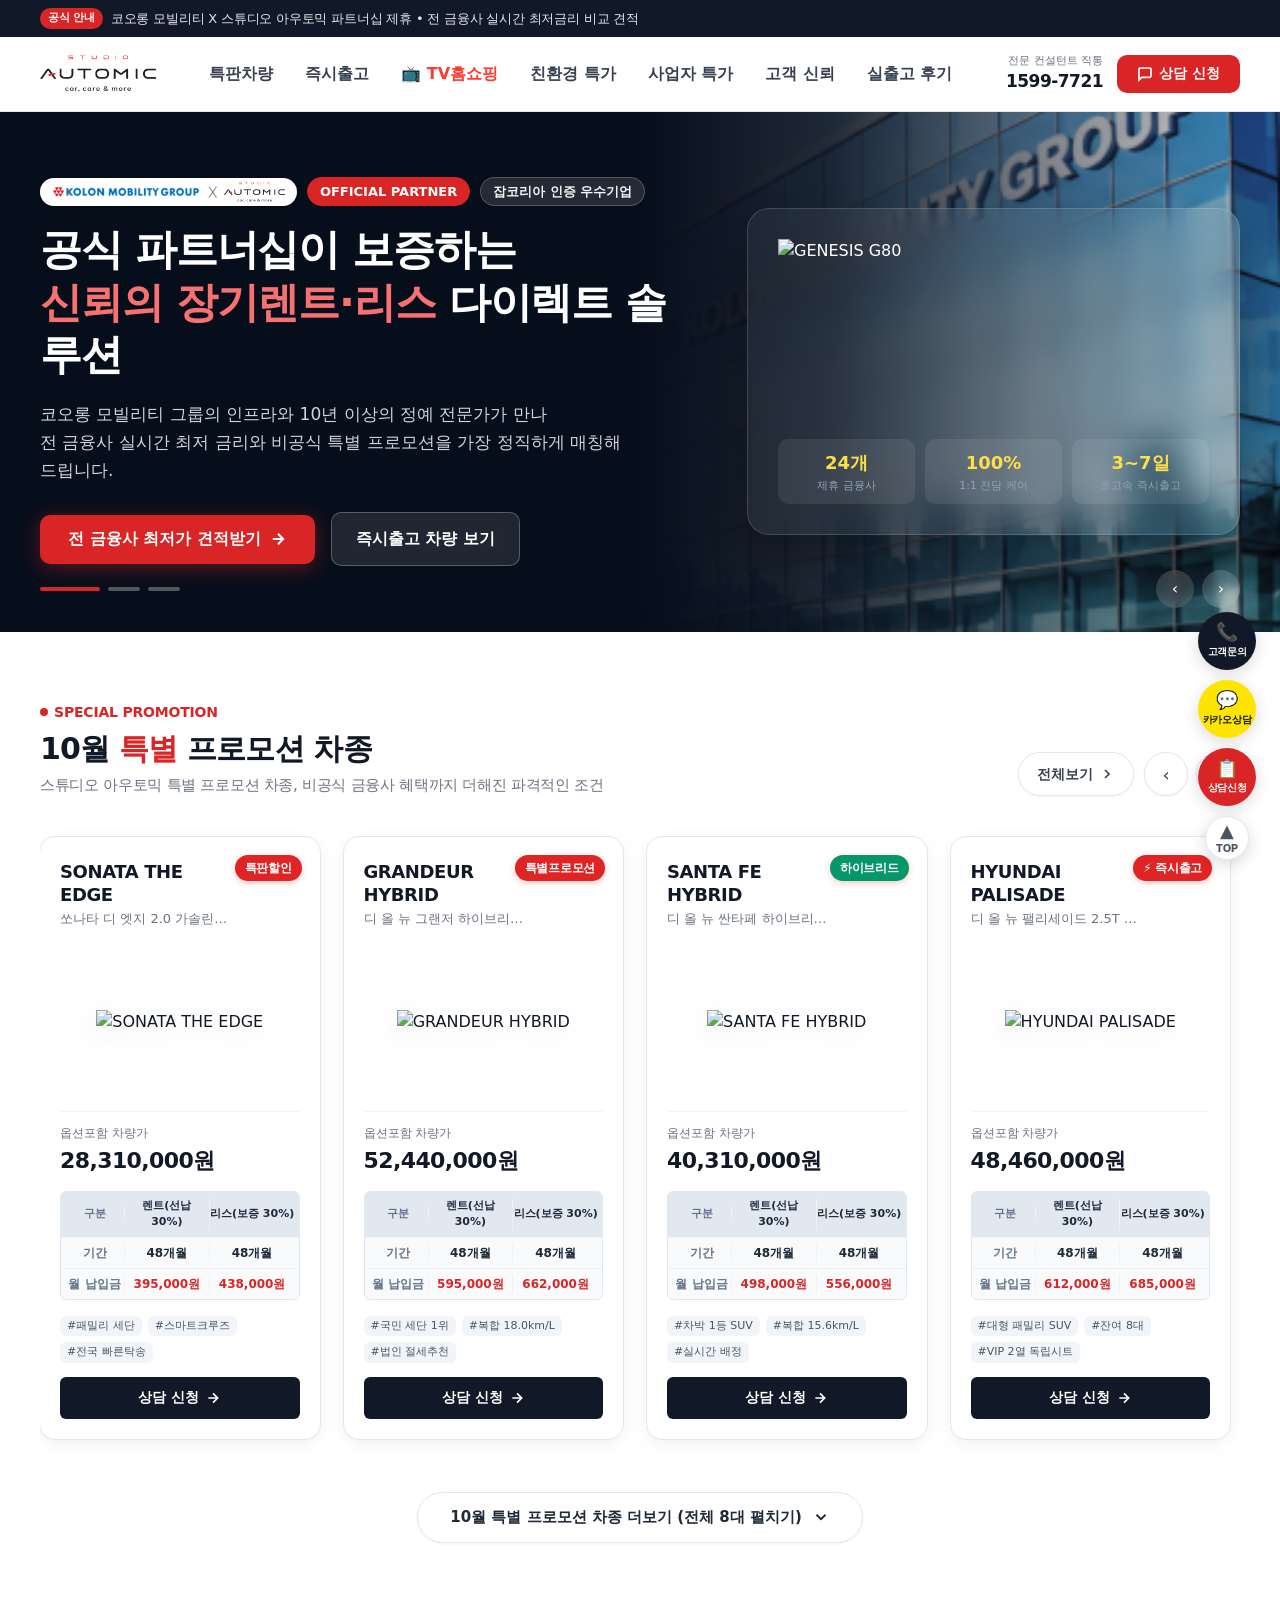
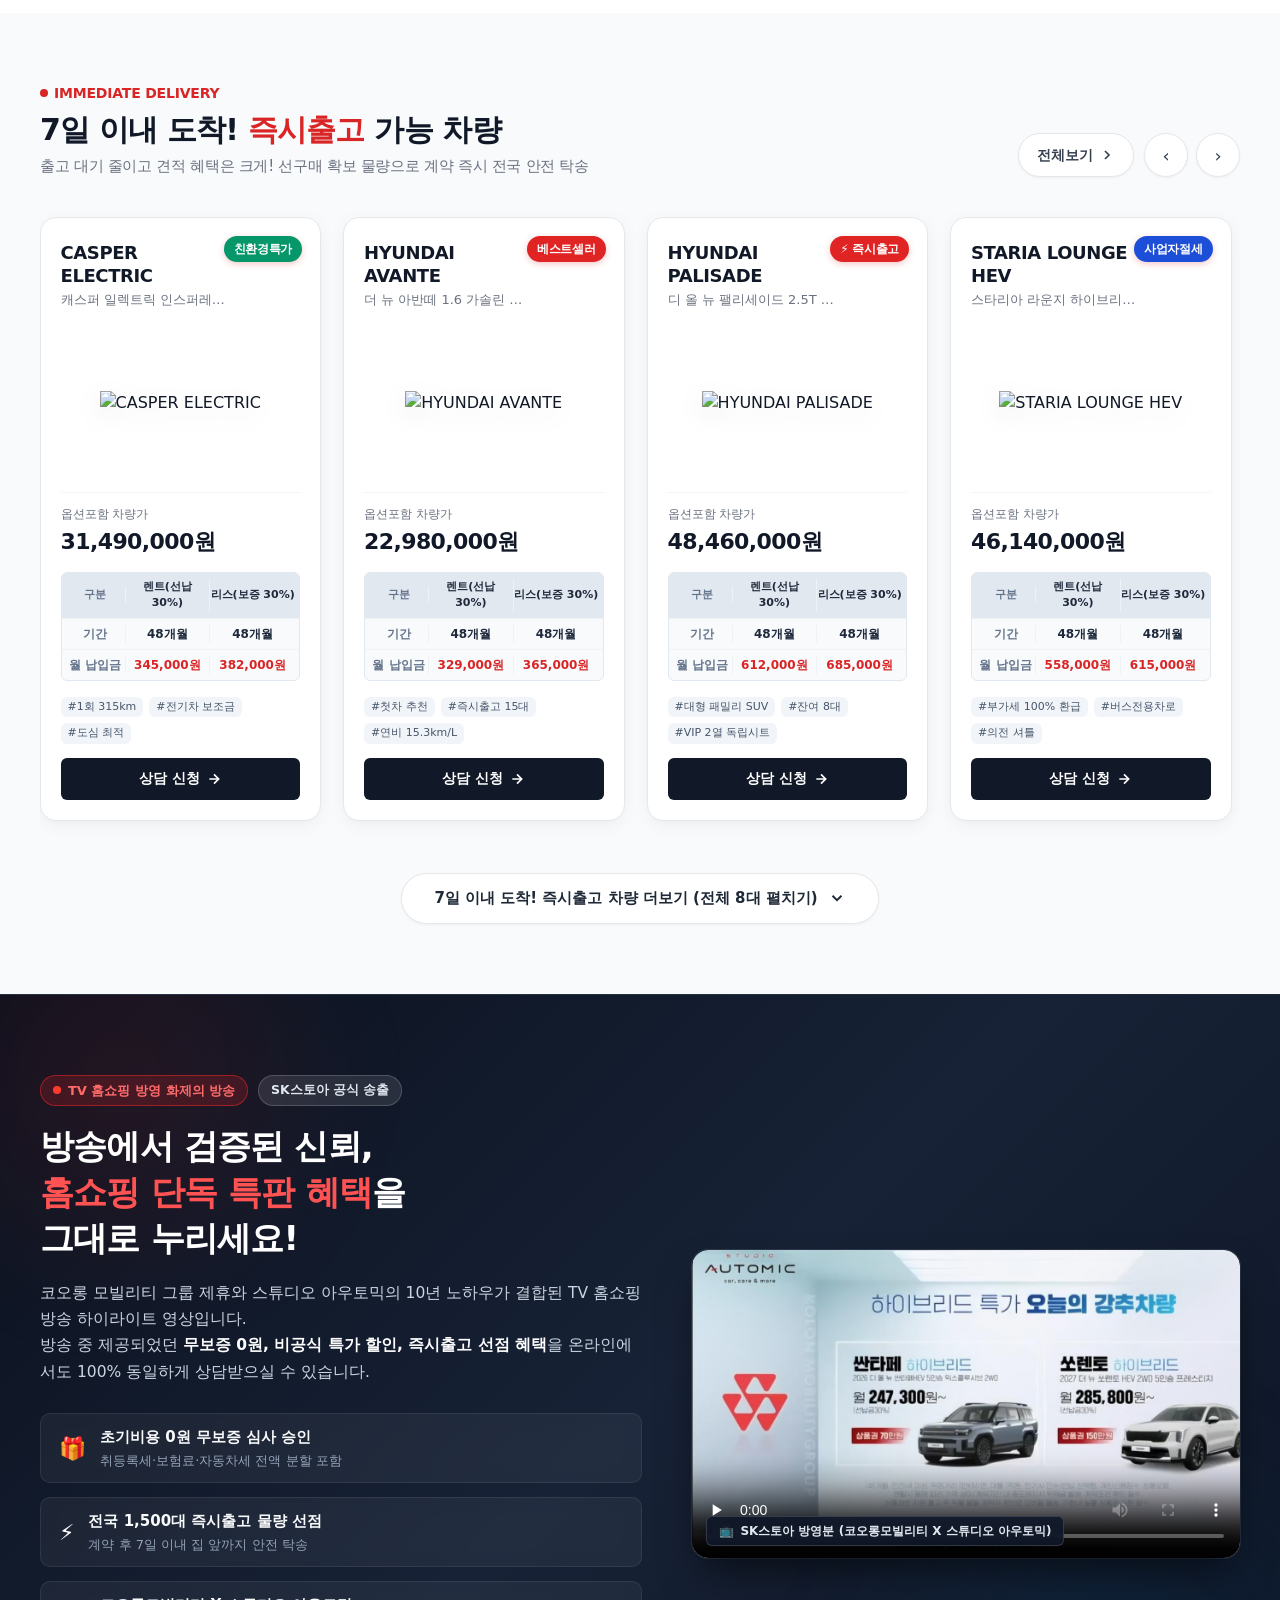
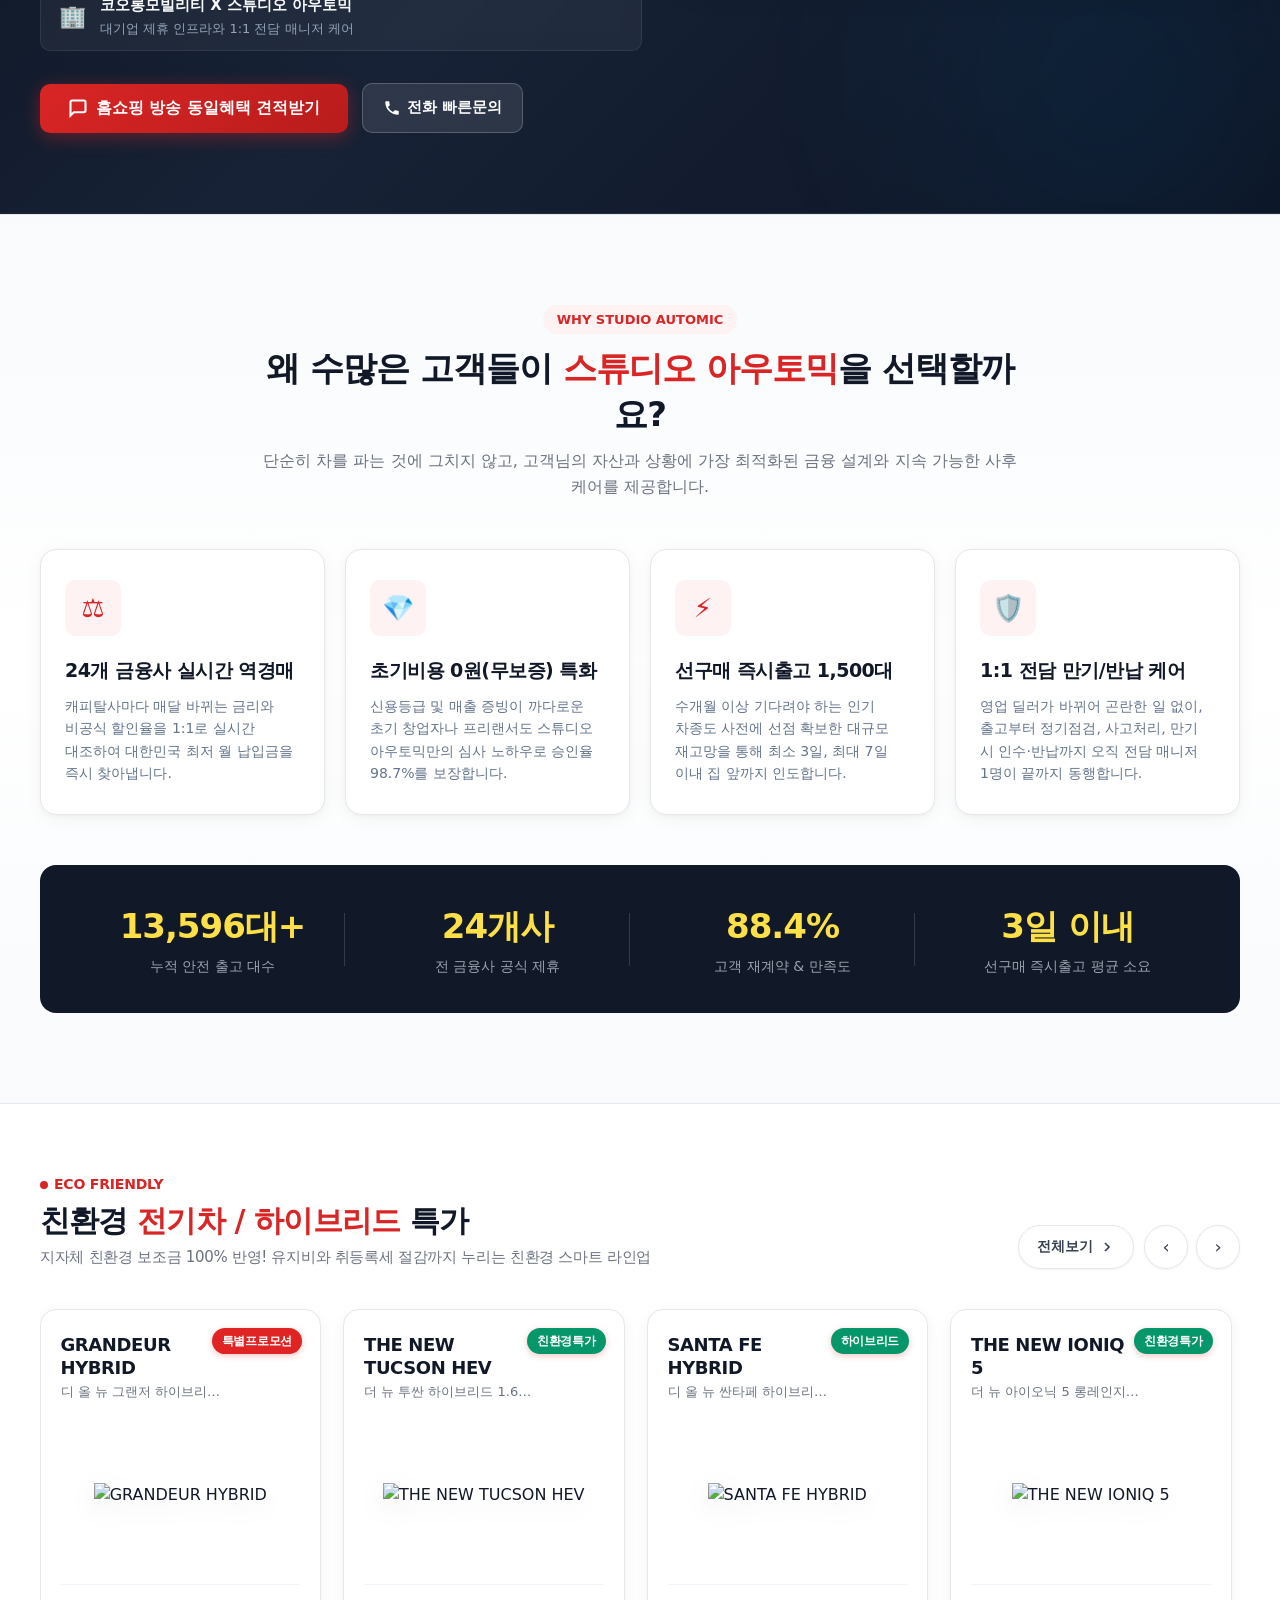
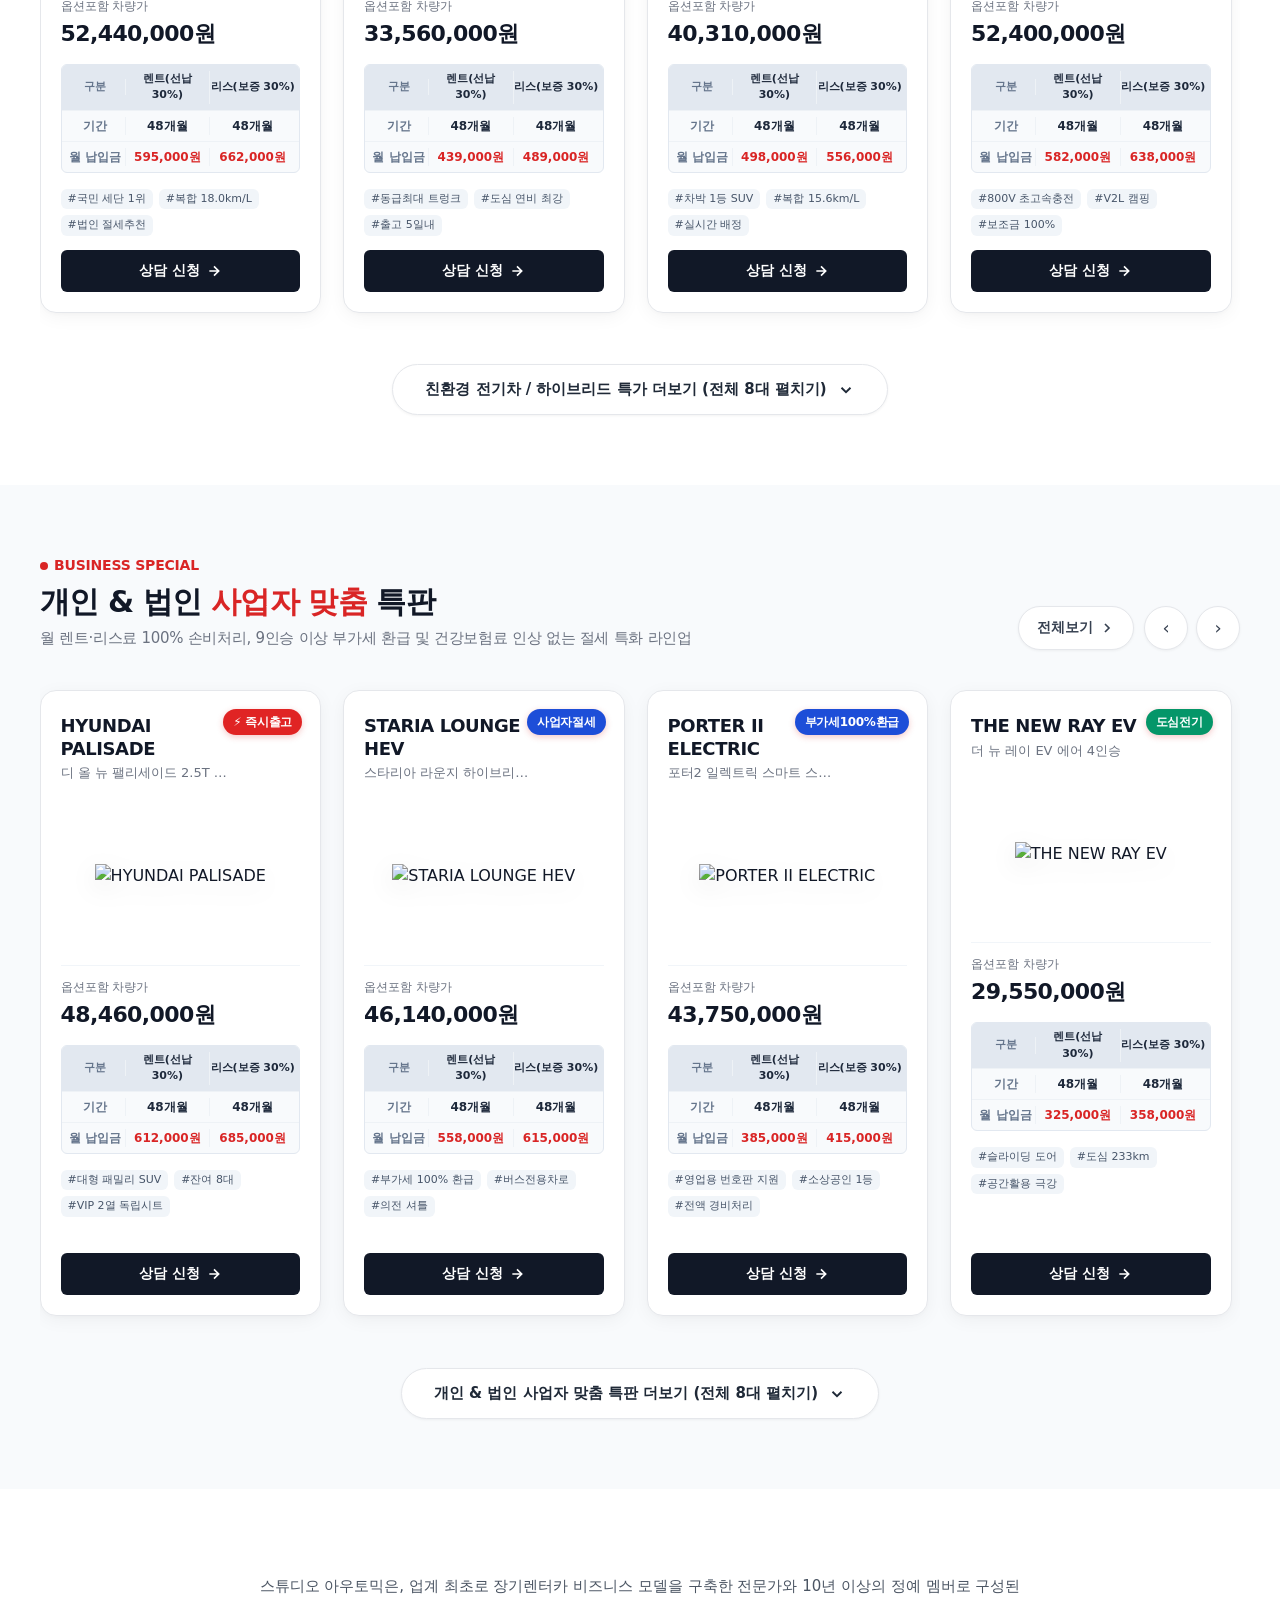
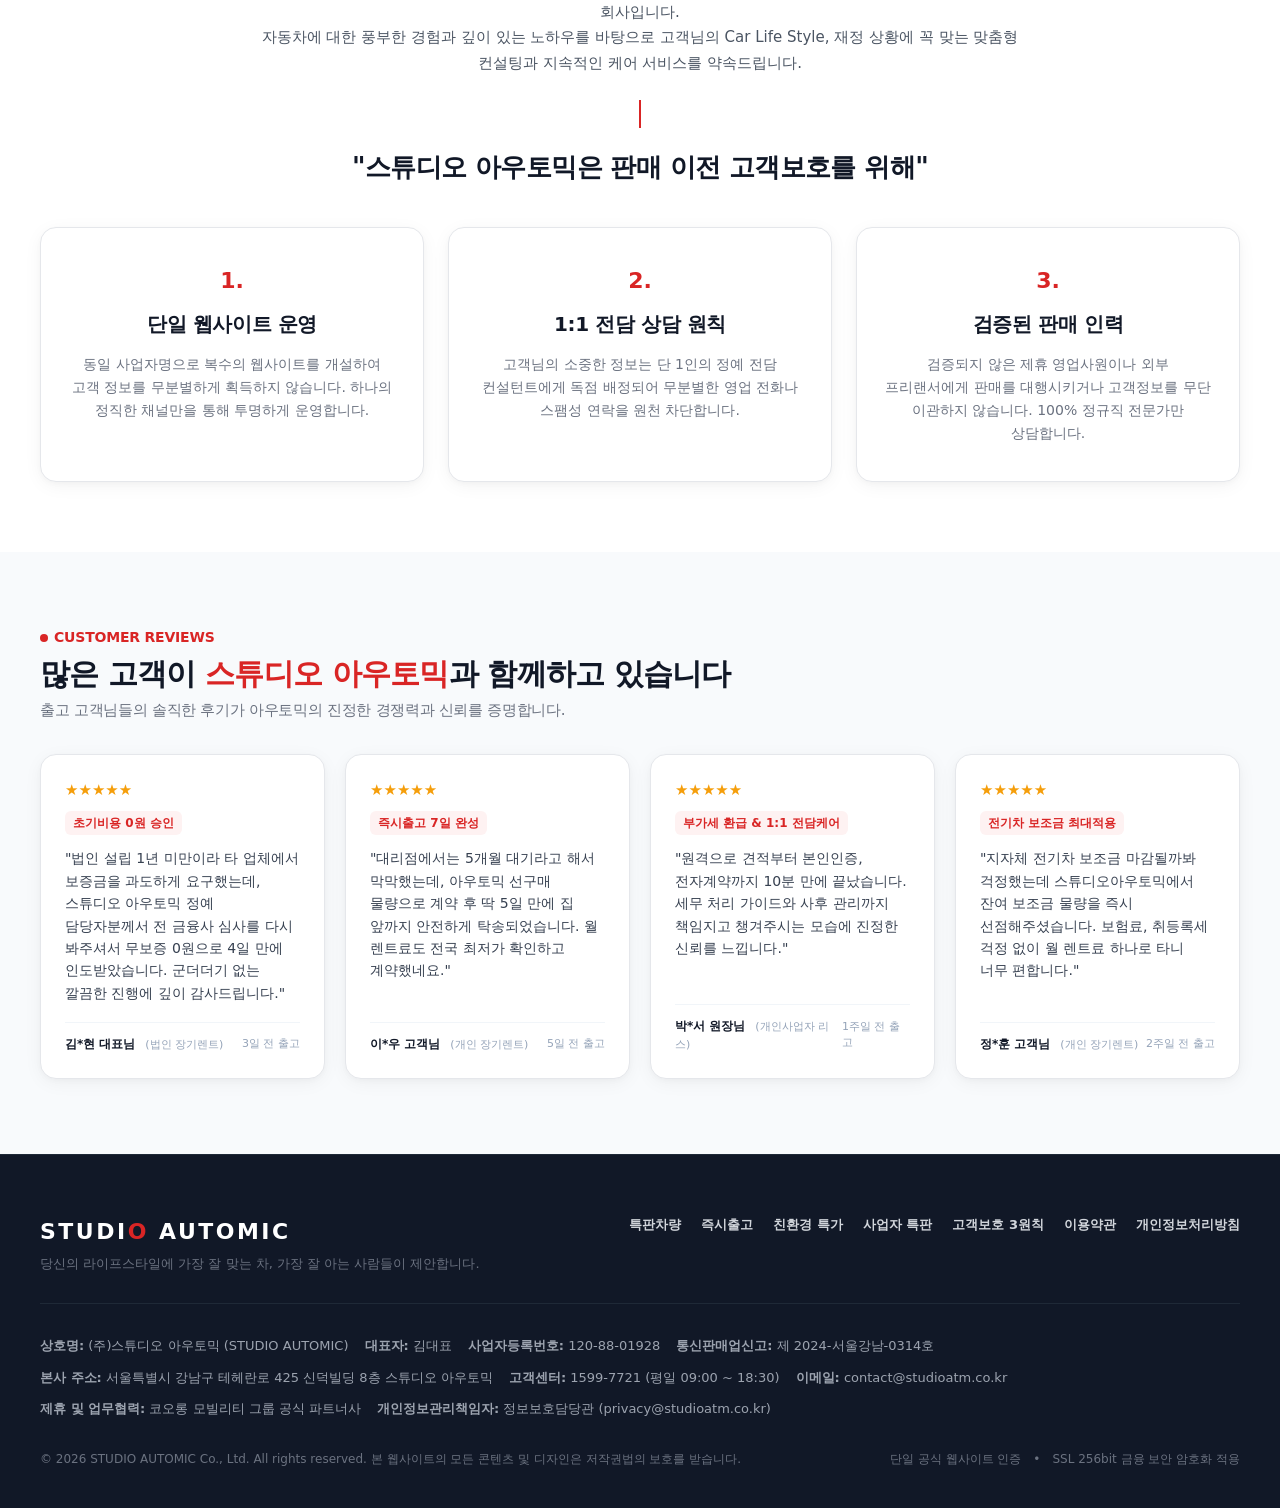
==== commit 67f14159: "Add files via upload" ====
--- a/studio-automic/index.html
+++ b/studio-automic/index.html
@@ -44,6 +44,7 @@
         <ul class="gnb-menu">
           <li><a href="cars.html?category=promo">특판차량</a></li>
           <li><a href="cars.html?category=immd">즉시출고</a></li>
+          <li><a href="#sectionHomeshopping" style="color: #ff3b30; font-weight: 700;">📺 TV홈쇼핑</a></li>
           <li><a href="cars.html?category=eco">친환경 특가</a></li>
           <li><a href="cars.html?category=biz">사업자 특가</a></li>
           <li><a href="#sectionTrust">고객 신뢰</a></li>
@@ -140,6 +141,7 @@
 
         <div class="drawer-section-title" style="margin-top: 24px;">브랜드 안내</div>
         <ul class="mobile-drawer-subnav">
+          <li><a href="#sectionHomeshopping">📺 TV 홈쇼핑 방영 특판 방송관</a></li>
           <li><a href="#sectionTrust">🏢 코오롱 모빌리티 파트너십 & 고객 신뢰</a></li>
           <li><a href="#sectionReviews">⭐ 실출고 고객 생생 리뷰</a></li>
         </ul>
@@ -451,6 +453,98 @@
     </section>
 
     <!-- ====================================================================
+         5-1. TV 홈쇼핑 방영 특판 특별 영상관 (SK스토아 X 코오롱모빌리티 X 스튜디오 아우토믹)
+         ==================================================================== -->
+    <section id="sectionHomeshopping" class="homeshopping-broadcast-section" aria-labelledby="homeshoppingHeading">
+      <div class="container">
+        <div class="homeshopping-card-wrap">
+          
+          <!-- 좌측: 홈쇼핑 방영 소개 & 혜택 요약 -->
+          <div class="homeshopping-info-col">
+            <div class="hs-badge-row">
+              <span class="hs-live-badge">
+                <span class="pulse-dot"></span> TV 홈쇼핑 방영 화제의 방송
+              </span>
+              <span class="hs-channel-badge">SK스토아 공식 송출</span>
+            </div>
+
+            <h2 id="homeshoppingHeading" class="hs-title">
+              방송에서 검증된 신뢰,<br />
+              <span class="text-red">홈쇼핑 단독 특판 혜택</span>을<br class="pc-only" /> 그대로 누리세요!
+            </h2>
+
+            <p class="hs-desc">
+              코오롱 모빌리티 그룹 제휴와 스튜디오 아우토믹의 10년 노하우가 결합된 TV 홈쇼핑 방송 하이라이트 영상입니다.<br />
+              방송 중 제공되었던 <strong>무보증 0원, 비공식 특가 할인, 즉시출고 선점 혜택</strong>을 온라인에서도 100% 동일하게 상담받으실 수 있습니다.
+            </p>
+
+            <!-- 방송 핵심 포인트 3가지 -->
+            <div class="hs-benefits-list">
+              <div class="hs-benefit-item">
+                <div class="hs-benefit-icon">🎁</div>
+                <div class="hs-benefit-text">
+                  <strong>초기비용 0원 무보증 심사 승인</strong>
+                  <span>취등록세·보험료·자동차세 전액 분할 포함</span>
+                </div>
+              </div>
+              <div class="hs-benefit-item">
+                <div class="hs-benefit-icon">⚡</div>
+                <div class="hs-benefit-text">
+                  <strong>전국 1,500대 즉시출고 물량 선점</strong>
+                  <span>계약 후 7일 이내 집 앞까지 안전 탁송</span>
+                </div>
+              </div>
+              <div class="hs-benefit-item">
+                <div class="hs-benefit-icon">🏢</div>
+                <div class="hs-benefit-text">
+                  <strong>코오롱모빌리티 X 스튜디오 아우토믹</strong>
+                  <span>대기업 제휴 인프라와 1:1 전담 매니저 케어</span>
+                </div>
+              </div>
+            </div>
+
+            <!-- 견적 상담 연동 CTA 버튼 -->
+            <div class="hs-actions">
+              <button type="button" class="btn-hs-consult" onclick="window.openConsultModal('TV 홈쇼핑 방송 특판 동일혜택 신청');">
+                <svg width="20" height="20" viewBox="0 0 24 24" fill="none" stroke="currentColor" stroke-width="2.5">
+                  <path d="M21 15a2 2 0 0 1-2 2H7l-4 4V5a2 2 0 0 1 2-2h14a2 2 0 0 1 2 2z" />
+                </svg>
+                <span>홈쇼핑 방송 동일혜택 견적받기</span>
+              </button>
+              <a href="tel:1599-7721" class="btn-hs-tel">
+                <svg width="18" height="18" viewBox="0 0 24 24" fill="currentColor">
+                  <path d="M6.62 10.79a15.053 15.053 0 006.59 6.59l2.2-2.2c.27-.27.67-.36 1.02-.24 1.12.37 2.33.57 3.57.57.55 0 1 .45 1 1V20c0 .55-.45 1-1 1-9.39 0-17-7.61-17-17 0-.55.45-1 1-1h3.5c.55 0 1 .45 1 1 0 1.25.2 2.45.57 3.57.11.35.03.74-.25 1.02l-2.2 2.2z"/>
+                </svg>
+                <span>전화 빠른문의</span>
+              </a>
+            </div>
+          </div>
+
+          <!-- 우측: 프리미엄 비디오 플레이어 프레임 -->
+          <div class="homeshopping-video-col">
+            <div class="hs-video-frame">
+              <video 
+                id="hsBroadcastVideo" 
+                class="hs-video-player"
+                poster="images/homeshopping_cover.jpg"
+                preload="none"
+                controls
+                playsinline
+                controlsList="nodownload">
+                <source src="videos/KolongM_Automic_HomeShopping_SkStore.mp4" type="video/mp4" />
+                귀하의 브라우저는 비디오 태그를 지원하지 않습니다.
+              </video>
+              <div class="hs-video-label-tag">
+                <span class="icon">📺</span> SK스토아 방영분 (코오롱모빌리티 X 스튜디오 아우토믹)
+              </div>
+            </div>
+          </div>
+
+        </div>
+      </div>
+    </section>
+
+    <!-- ====================================================================
          6. 완충 섹션 (Buffer Section - 즉시출고와 친환경 특가 사이)
          * 사용자 필수 요청사항: 너무 차량만 나와 지루하지 않게 완충하는 프리미엄 인포그래픽 섹션
          ==================================================================== -->
--- a/studio-automic/css/style.css
+++ b/studio-automic/css/style.css
@@ -3318,3 +3318,311 @@
     padding: 5px 8px;
   }
 }
+
+/* ==========================================================================
+   TV 홈쇼핑 방송 특판 섹션 스타일 (SK스토아 방영분)
+   ========================================================================== */
+.homeshopping-broadcast-section {
+  padding: 80px 0;
+  background: linear-gradient(135deg, #0b111e 0%, #172236 50%, #0d1525 100%);
+  position: relative;
+  overflow: hidden;
+  border-top: 1px solid rgba(255, 255, 255, 0.08);
+  border-bottom: 1px solid rgba(255, 255, 255, 0.08);
+}
+
+.homeshopping-broadcast-section::before {
+  content: '';
+  position: absolute;
+  top: -20%;
+  left: -10%;
+  width: 500px;
+  height: 500px;
+  background: radial-gradient(circle, rgba(217, 37, 37, 0.12) 0%, transparent 70%);
+  filter: blur(40px);
+  pointer-events: none;
+}
+
+.homeshopping-broadcast-section::after {
+  content: '';
+  position: absolute;
+  bottom: -20%;
+  right: -10%;
+  width: 600px;
+  height: 600px;
+  background: radial-gradient(circle, rgba(0, 118, 192, 0.1) 0%, transparent 70%);
+  filter: blur(50px);
+  pointer-events: none;
+}
+
+.homeshopping-card-wrap {
+  display: grid;
+  grid-template-columns: 1.1fr 1fr;
+  gap: 50px;
+  align-items: center;
+  position: relative;
+  z-index: 1;
+}
+
+/* 좌측 텍스트 & 혜택 */
+.homeshopping-info-col {
+  color: #ffffff;
+}
+
+.hs-badge-row {
+  display: flex;
+  align-items: center;
+  gap: 10px;
+  margin-bottom: 18px;
+  flex-wrap: wrap;
+}
+
+.hs-live-badge {
+  display: inline-flex;
+  align-items: center;
+  gap: 7px;
+  background: rgba(217, 37, 37, 0.2);
+  border: 1px solid rgba(217, 37, 37, 0.6);
+  color: #ff6b6b;
+  font-size: 13px;
+  font-weight: 700;
+  padding: 5px 12px;
+  border-radius: var(--radius-full);
+}
+
+.hs-live-badge .pulse-dot {
+  width: 8px;
+  height: 8px;
+  background-color: #ff3b30;
+  border-radius: 50%;
+  display: inline-block;
+  box-shadow: 0 0 0 0 rgba(255, 59, 48, 0.7);
+  animation: pulse-red 1.6s infinite;
+}
+
+@keyframes pulse-red {
+  0% {
+    box-shadow: 0 0 0 0 rgba(255, 59, 48, 0.7);
+  }
+  70% {
+    box-shadow: 0 0 0 8px rgba(255, 59, 48, 0);
+  }
+  100% {
+    box-shadow: 0 0 0 0 rgba(255, 59, 48, 0);
+  }
+}
+
+.hs-channel-badge {
+  background: rgba(255, 255, 255, 0.1);
+  border: 1px solid rgba(255, 255, 255, 0.18);
+  color: #e2e8f0;
+  font-size: 12.5px;
+  font-weight: 600;
+  padding: 5px 12px;
+  border-radius: var(--radius-full);
+}
+
+.hs-title {
+  font-size: 34px;
+  font-weight: 800;
+  line-height: 1.35;
+  color: #ffffff;
+  margin-bottom: 18px;
+  letter-spacing: -0.8px;
+}
+
+.hs-title .text-red {
+  color: #ff5252;
+}
+
+.hs-desc {
+  font-size: 15.5px;
+  color: #cbd5e1;
+  line-height: 1.7;
+  margin-bottom: 28px;
+}
+
+.hs-desc strong {
+  color: #ffffff;
+}
+
+/* 혜택 3종 리스트 */
+.hs-benefits-list {
+  display: flex;
+  flex-direction: column;
+  gap: 14px;
+  margin-bottom: 32px;
+}
+
+.hs-benefit-item {
+  display: flex;
+  align-items: center;
+  gap: 14px;
+  background: rgba(255, 255, 255, 0.05);
+  border: 1px solid rgba(255, 255, 255, 0.08);
+  border-radius: var(--radius-md);
+  padding: 12px 18px;
+  backdrop-filter: blur(8px);
+  transition: all var(--transition-fast);
+}
+
+.hs-benefit-item:hover {
+  background: rgba(255, 255, 255, 0.09);
+  border-color: rgba(255, 255, 255, 0.18);
+  transform: translateX(4px);
+}
+
+.hs-benefit-icon {
+  font-size: 22px;
+  flex-shrink: 0;
+}
+
+.hs-benefit-text {
+  display: flex;
+  flex-direction: column;
+}
+
+.hs-benefit-text strong {
+  font-size: 15px;
+  color: #f8fafc;
+  font-weight: 700;
+}
+
+.hs-benefit-text span {
+  font-size: 13px;
+  color: #94a3b8;
+  margin-top: 2px;
+}
+
+/* CTA 액션 */
+.hs-actions {
+  display: flex;
+  gap: 14px;
+  align-items: center;
+  flex-wrap: wrap;
+}
+
+.btn-hs-consult {
+  display: inline-flex;
+  align-items: center;
+  justify-content: center;
+  gap: 8px;
+  background: linear-gradient(135deg, #d92525 0%, #b91c1c 100%);
+  color: #ffffff;
+  font-size: 15.5px;
+  font-weight: 700;
+  padding: 14px 28px;
+  border-radius: var(--radius-md);
+  box-shadow: 0 4px 18px rgba(217, 37, 37, 0.4);
+  transition: all var(--transition-fast);
+}
+
+.btn-hs-consult:hover {
+  background: linear-gradient(135deg, #ea3a3a 0%, #d92525 100%);
+  transform: translateY(-2px);
+  box-shadow: 0 8px 24px rgba(217, 37, 37, 0.5);
+}
+
+.btn-hs-tel {
+  display: inline-flex;
+  align-items: center;
+  gap: 6px;
+  background: rgba(255, 255, 255, 0.1);
+  border: 1px solid rgba(255, 255, 255, 0.2);
+  color: #ffffff;
+  font-size: 14.5px;
+  font-weight: 600;
+  padding: 13px 20px;
+  border-radius: var(--radius-md);
+  transition: all var(--transition-fast);
+}
+
+.btn-hs-tel:hover {
+  background: rgba(255, 255, 255, 0.18);
+  border-color: rgba(255, 255, 255, 0.35);
+  transform: translateY(-2px);
+}
+
+/* 우측 비디오 프레임 */
+.homeshopping-video-col {
+  width: 100%;
+}
+
+.hs-video-frame {
+  position: relative;
+  background: #000000;
+  border-radius: var(--radius-lg);
+  overflow: hidden;
+  box-shadow: 0 20px 40px -10px rgba(0, 0, 0, 0.6), 0 0 0 1px rgba(255, 255, 255, 0.1);
+}
+
+.hs-video-player {
+  width: 100%;
+  aspect-ratio: 16 / 9;
+  display: block;
+  background: #000;
+  border-radius: var(--radius-lg);
+  object-fit: cover;
+}
+
+.hs-video-label-tag {
+  position: absolute;
+  bottom: 12px;
+  left: 14px;
+  background: rgba(15, 23, 42, 0.85);
+  backdrop-filter: blur(6px);
+  border: 1px solid rgba(255, 255, 255, 0.15);
+  color: #e2e8f0;
+  font-size: 12px;
+  font-weight: 600;
+  padding: 5px 12px;
+  border-radius: var(--radius-sm);
+  display: inline-flex;
+  align-items: center;
+  gap: 6px;
+  pointer-events: none;
+  z-index: 2;
+  transition: opacity 0.3s ease;
+}
+
+/* 반응형 처리 */
+@media (max-width: 992px) {
+  .homeshopping-card-wrap {
+    grid-template-columns: 1fr;
+    gap: 36px;
+  }
+  .hs-title {
+    font-size: 28px;
+  }
+  .homeshopping-broadcast-section {
+    padding: 60px 0;
+  }
+}
+
+@media (max-width: 640px) {
+  .homeshopping-broadcast-section {
+    padding: 48px 0;
+  }
+  .hs-title {
+    font-size: 23px;
+  }
+  .hs-desc {
+    font-size: 14px;
+  }
+  .hs-actions {
+    flex-direction: column;
+    width: 100%;
+  }
+  .btn-hs-consult,
+  .btn-hs-tel {
+    width: 100%;
+    justify-content: center;
+  }
+  .hs-video-label-tag {
+    font-size: 11px;
+    padding: 4px 8px;
+    bottom: 8px;
+    left: 8px;
+  }
+}
+
